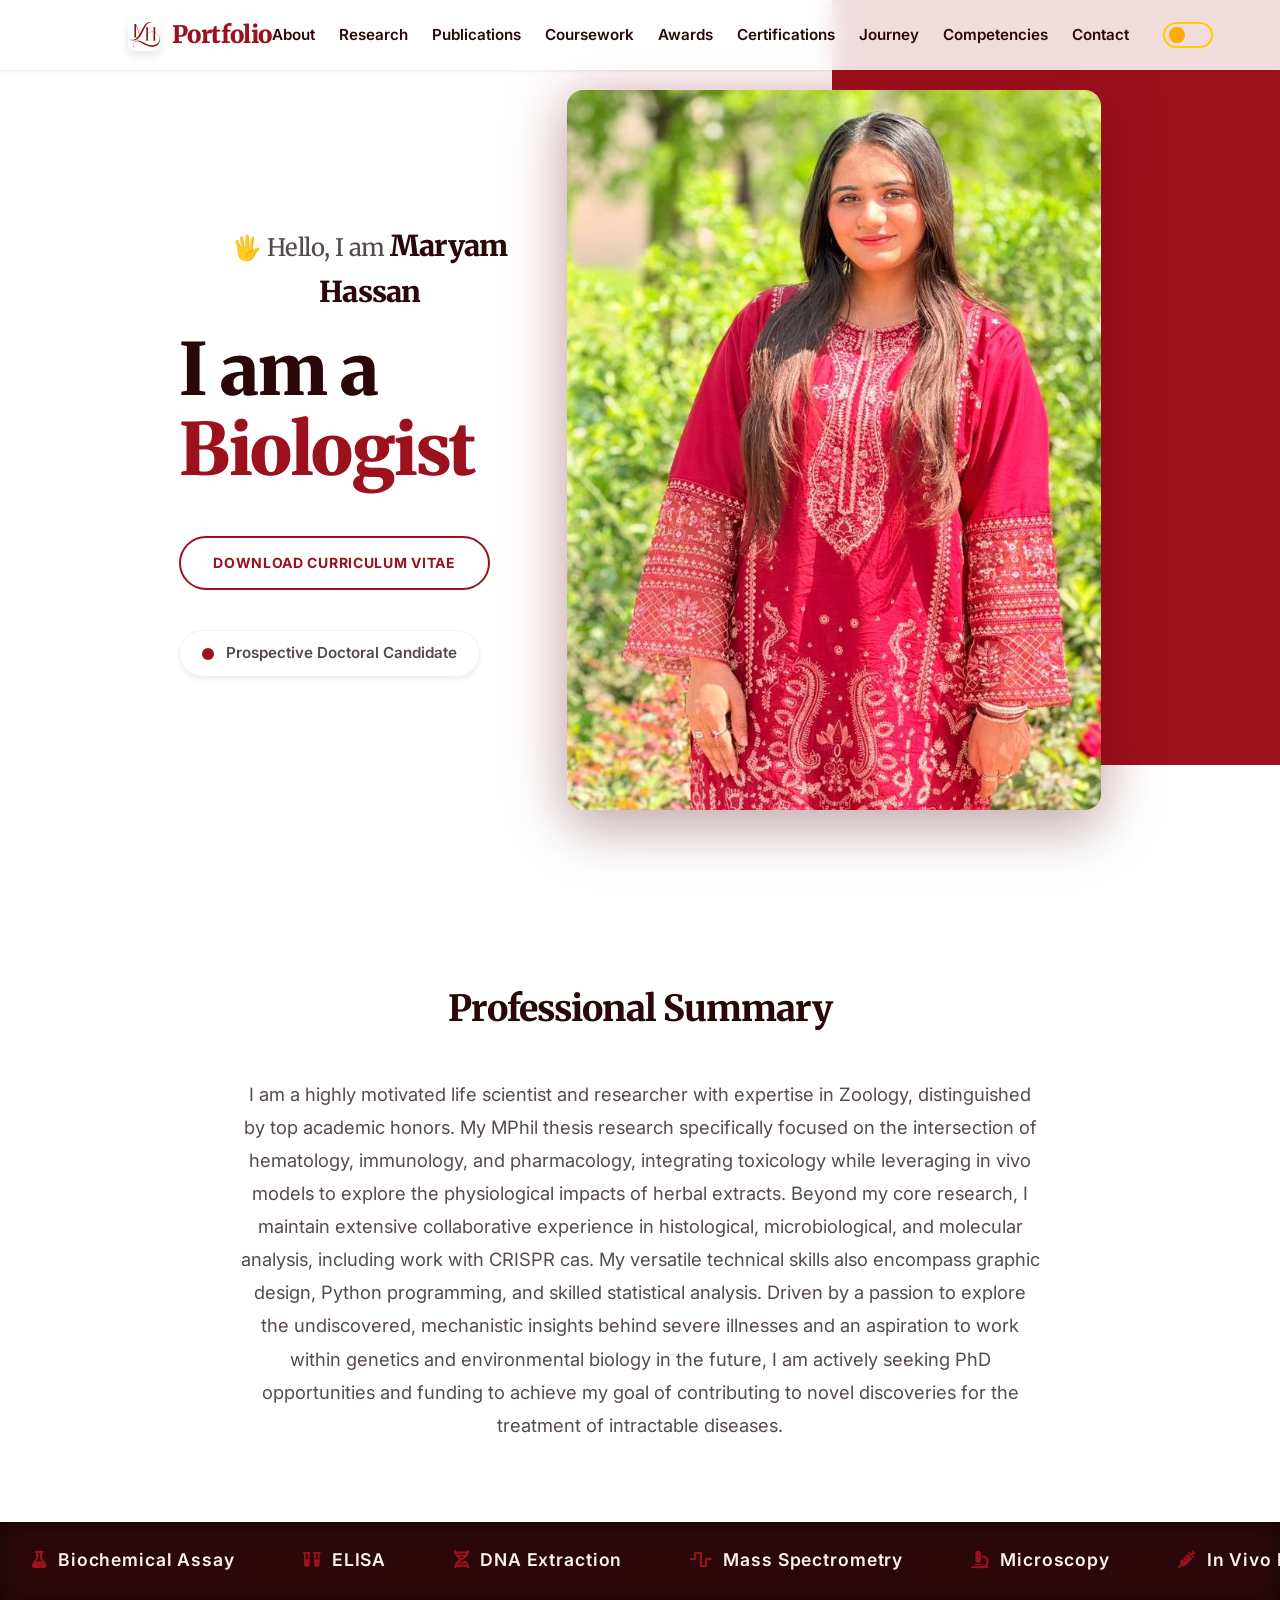
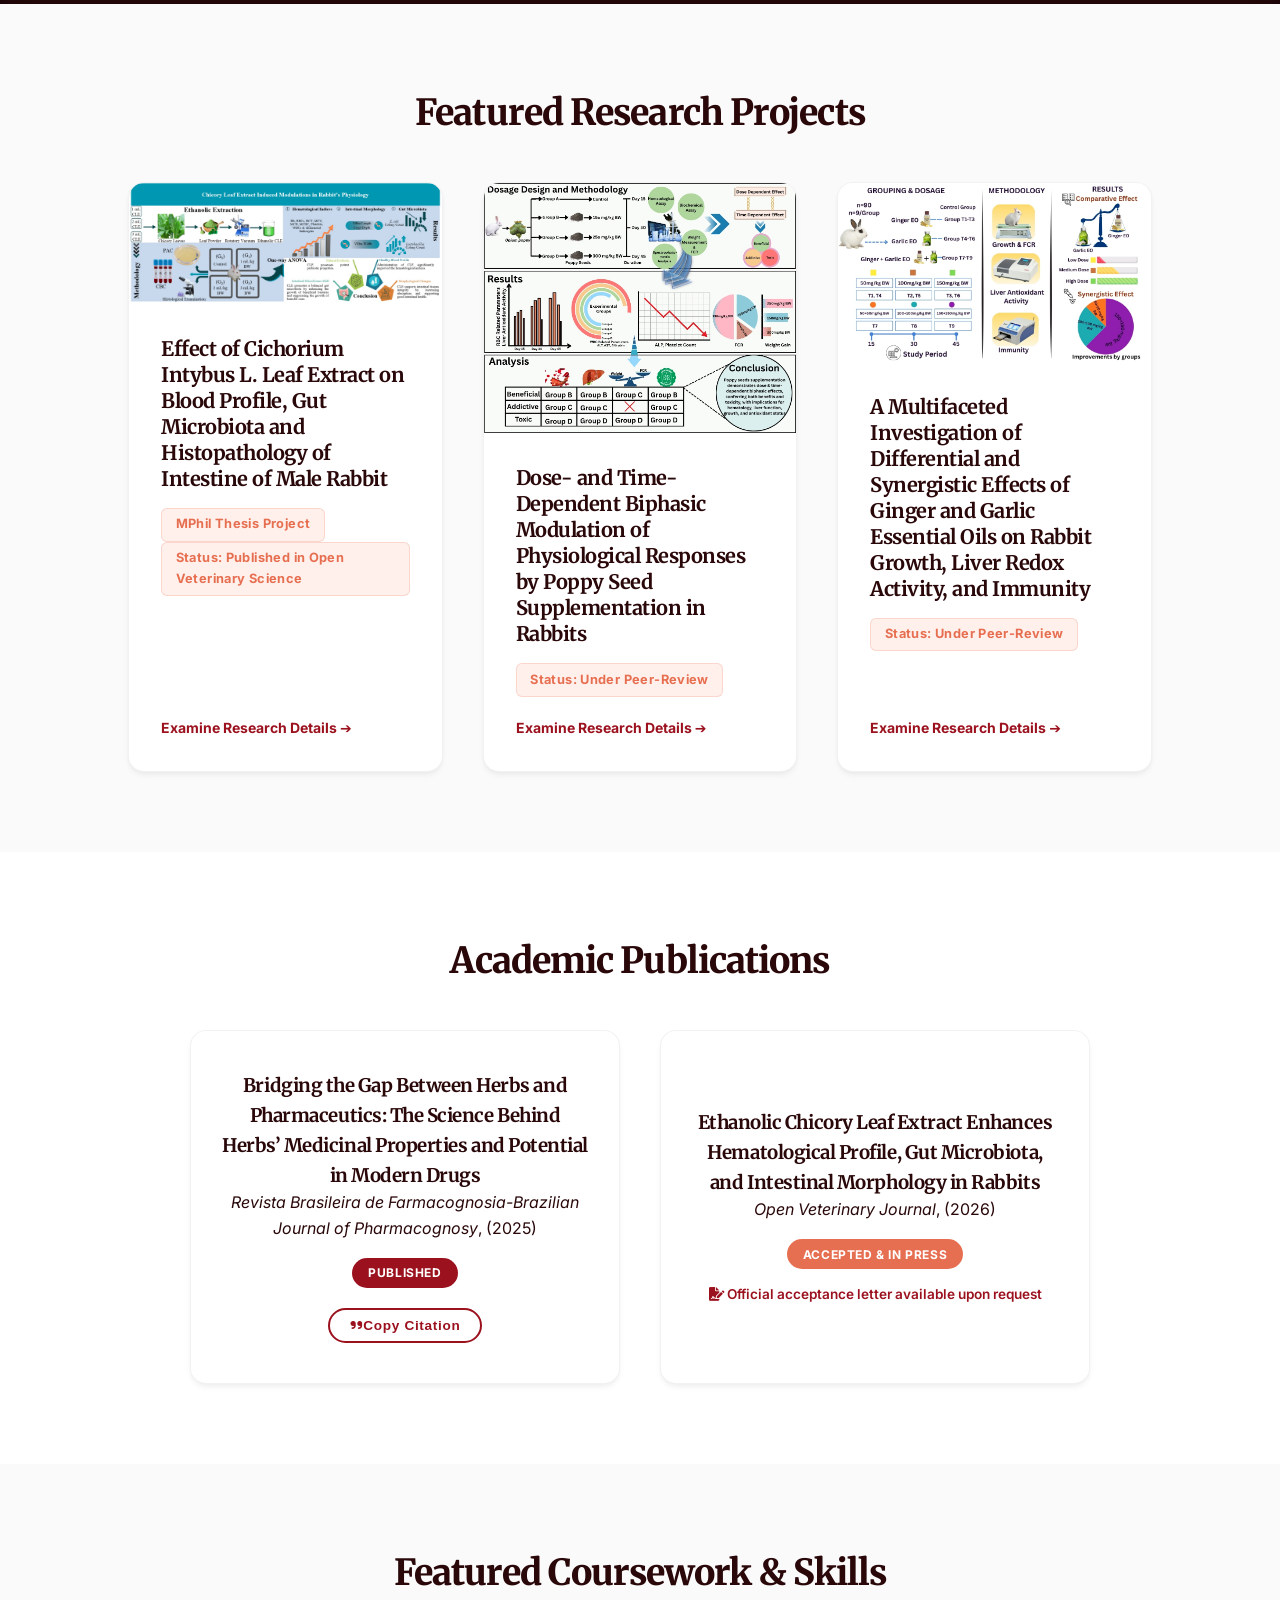
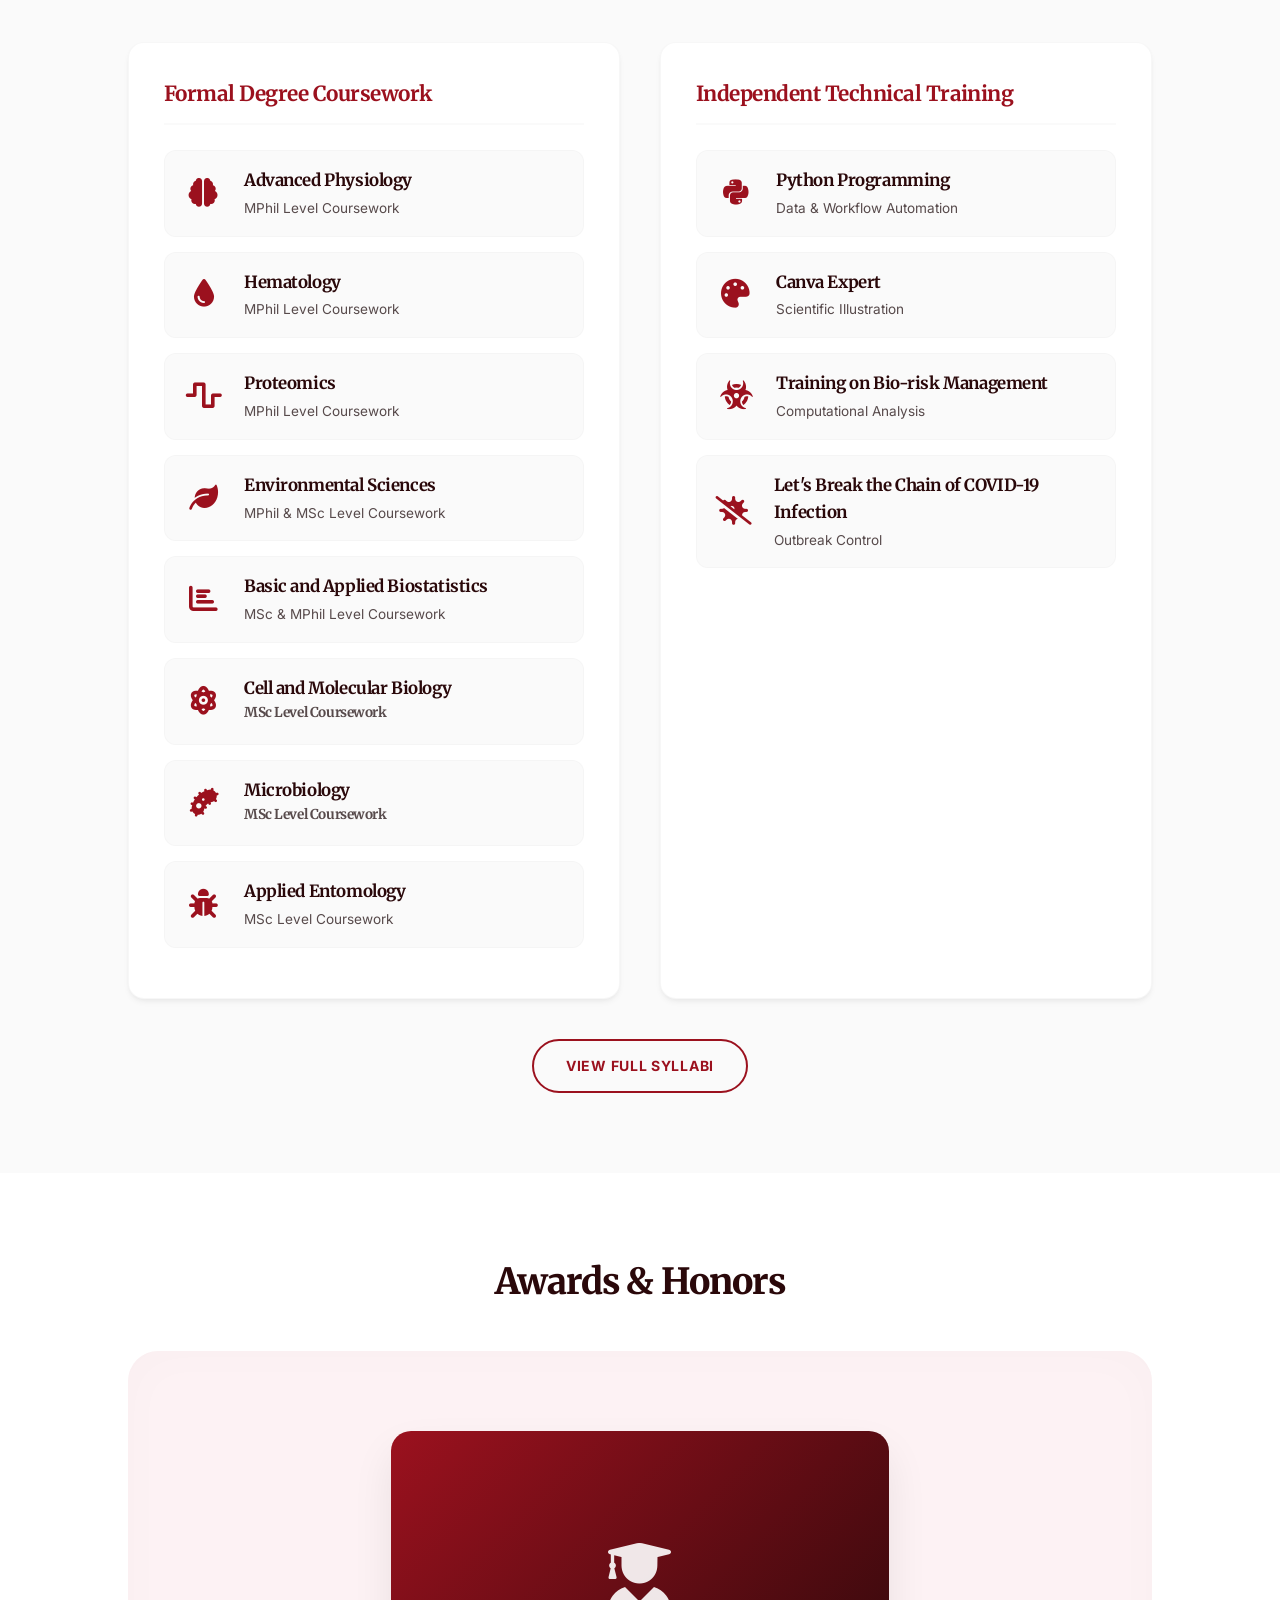
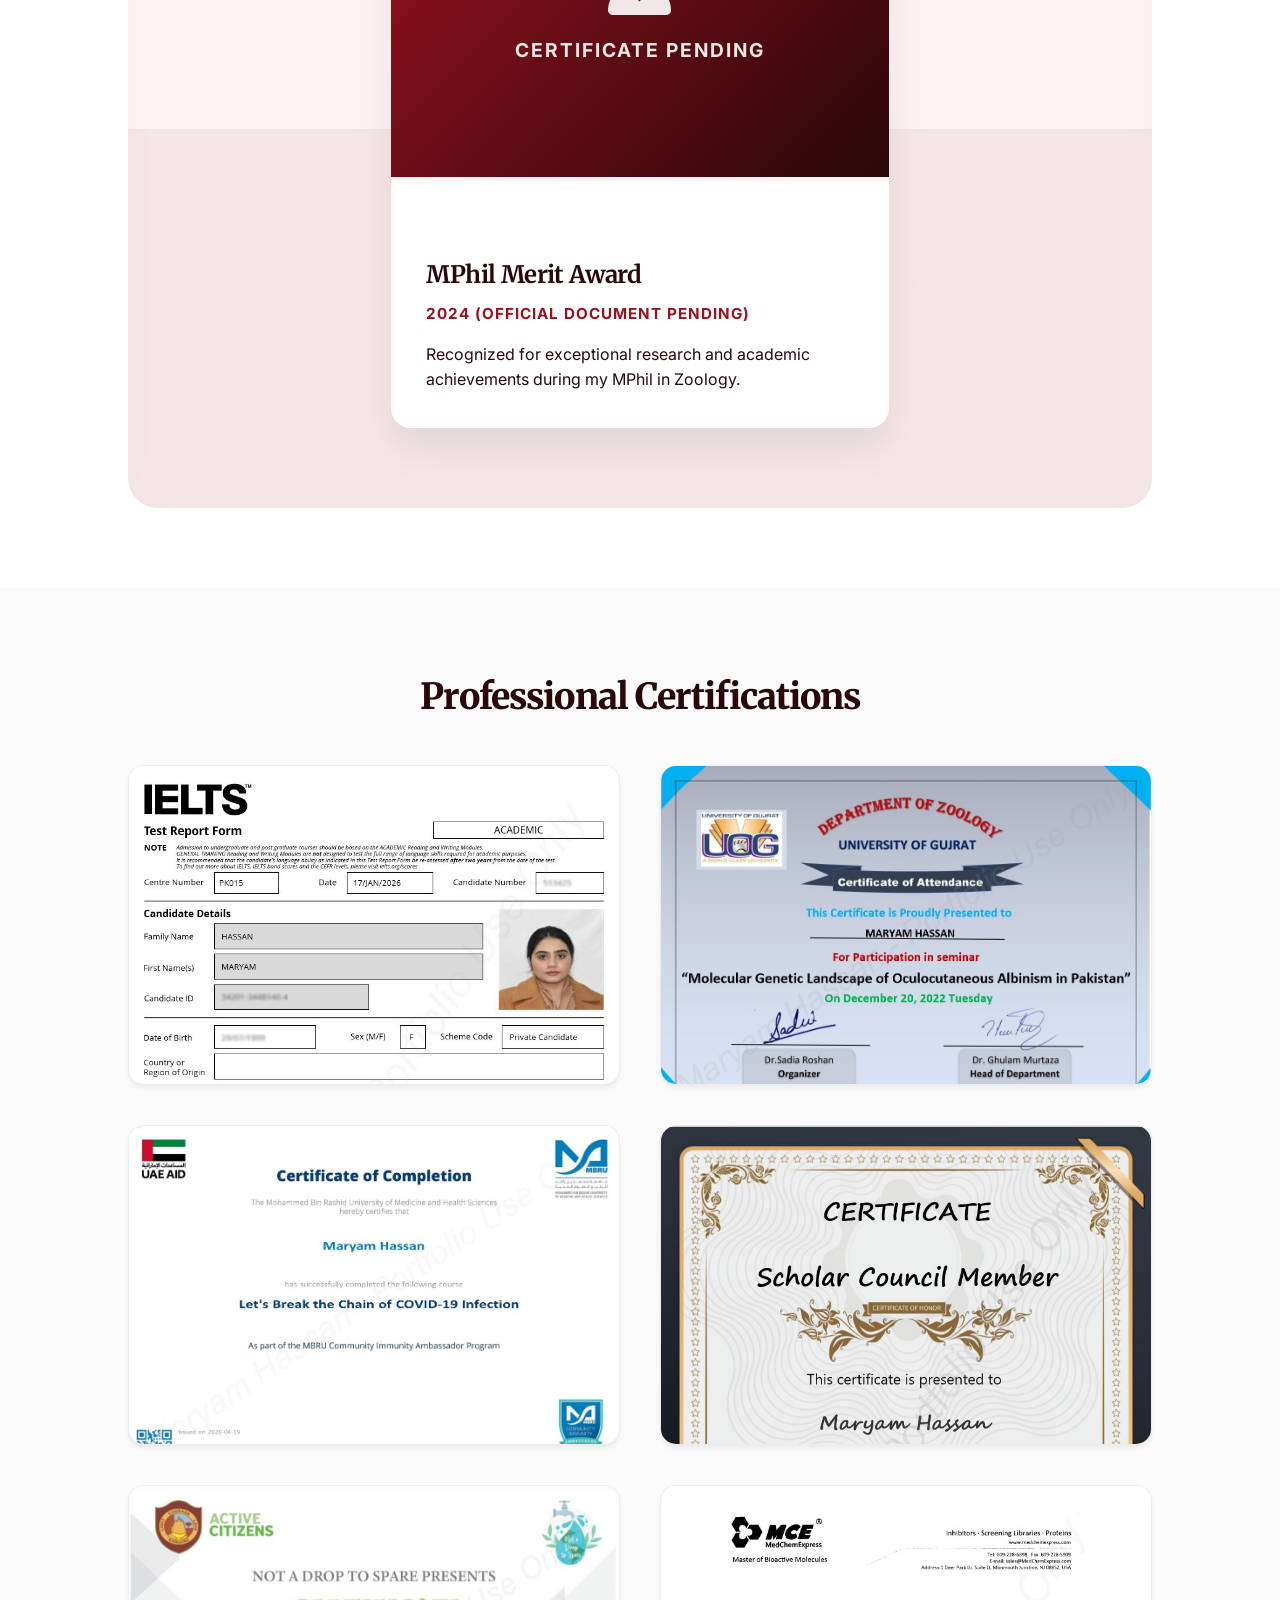
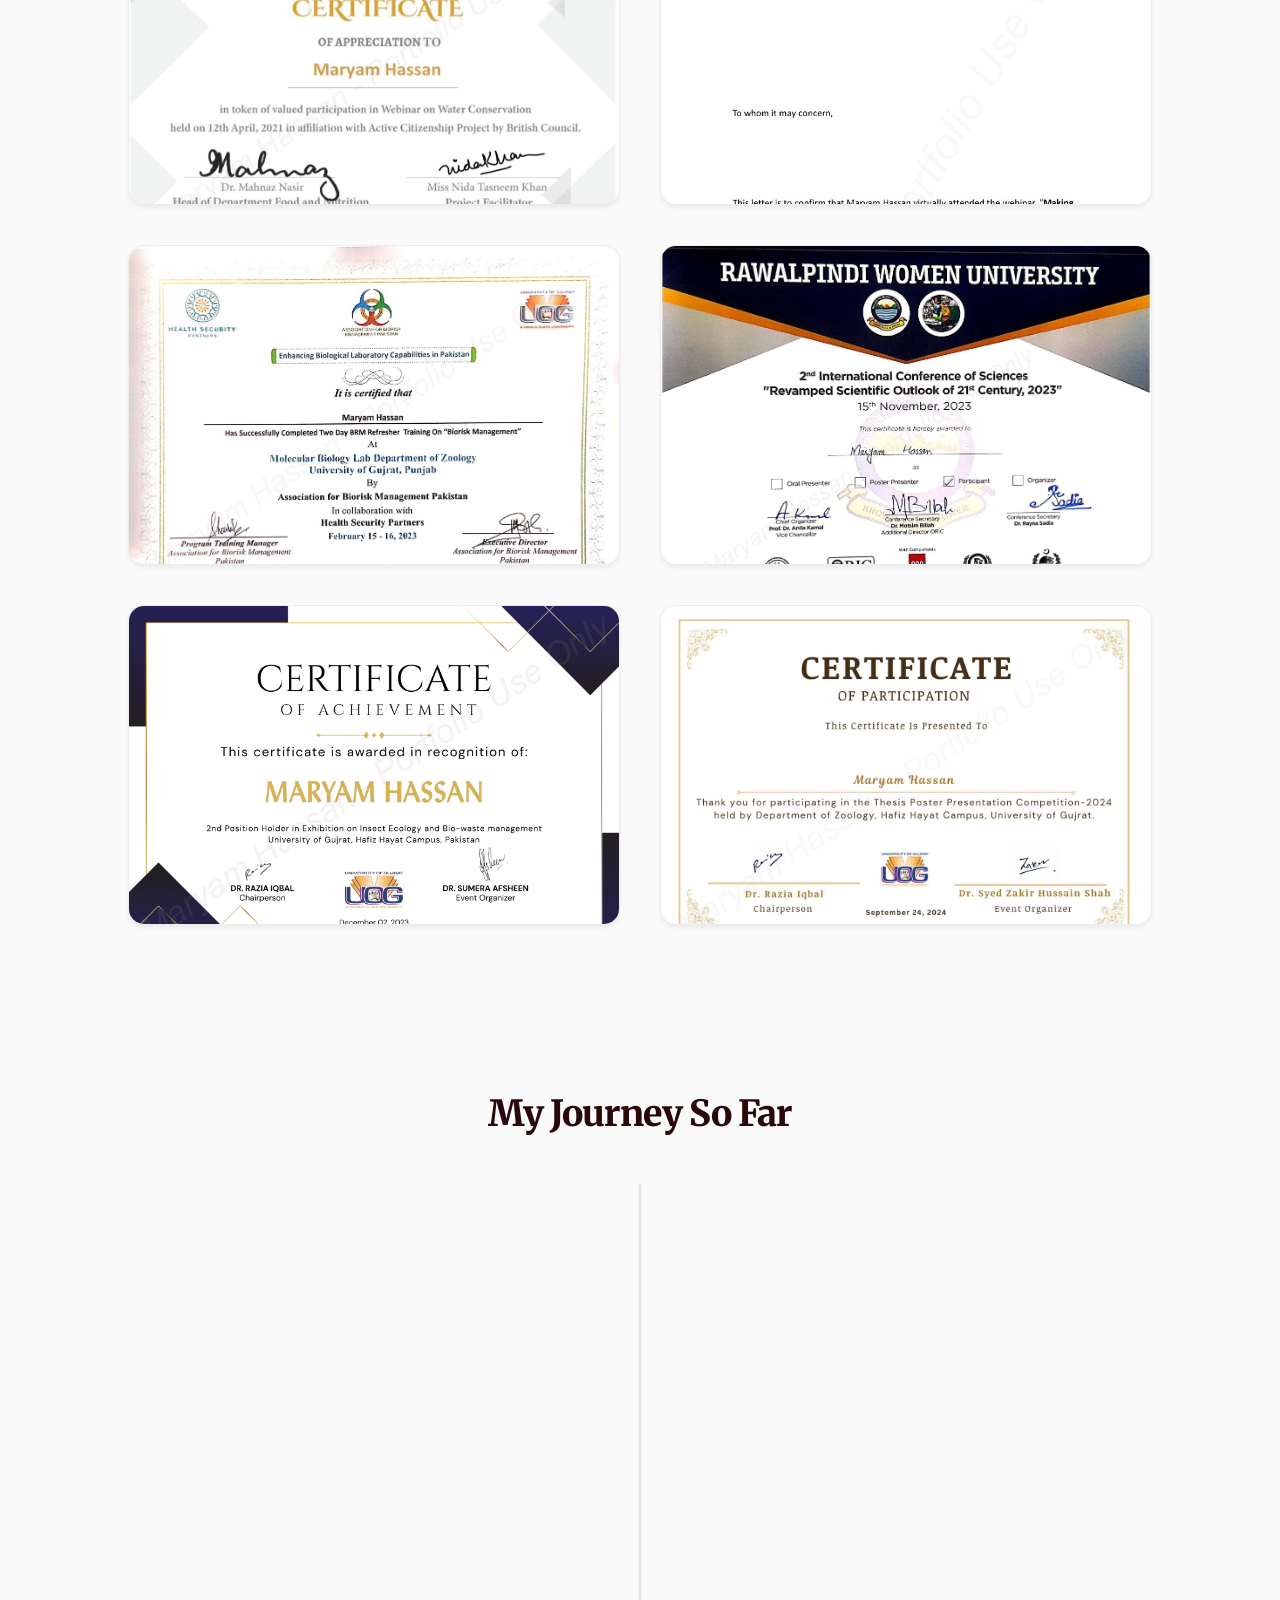
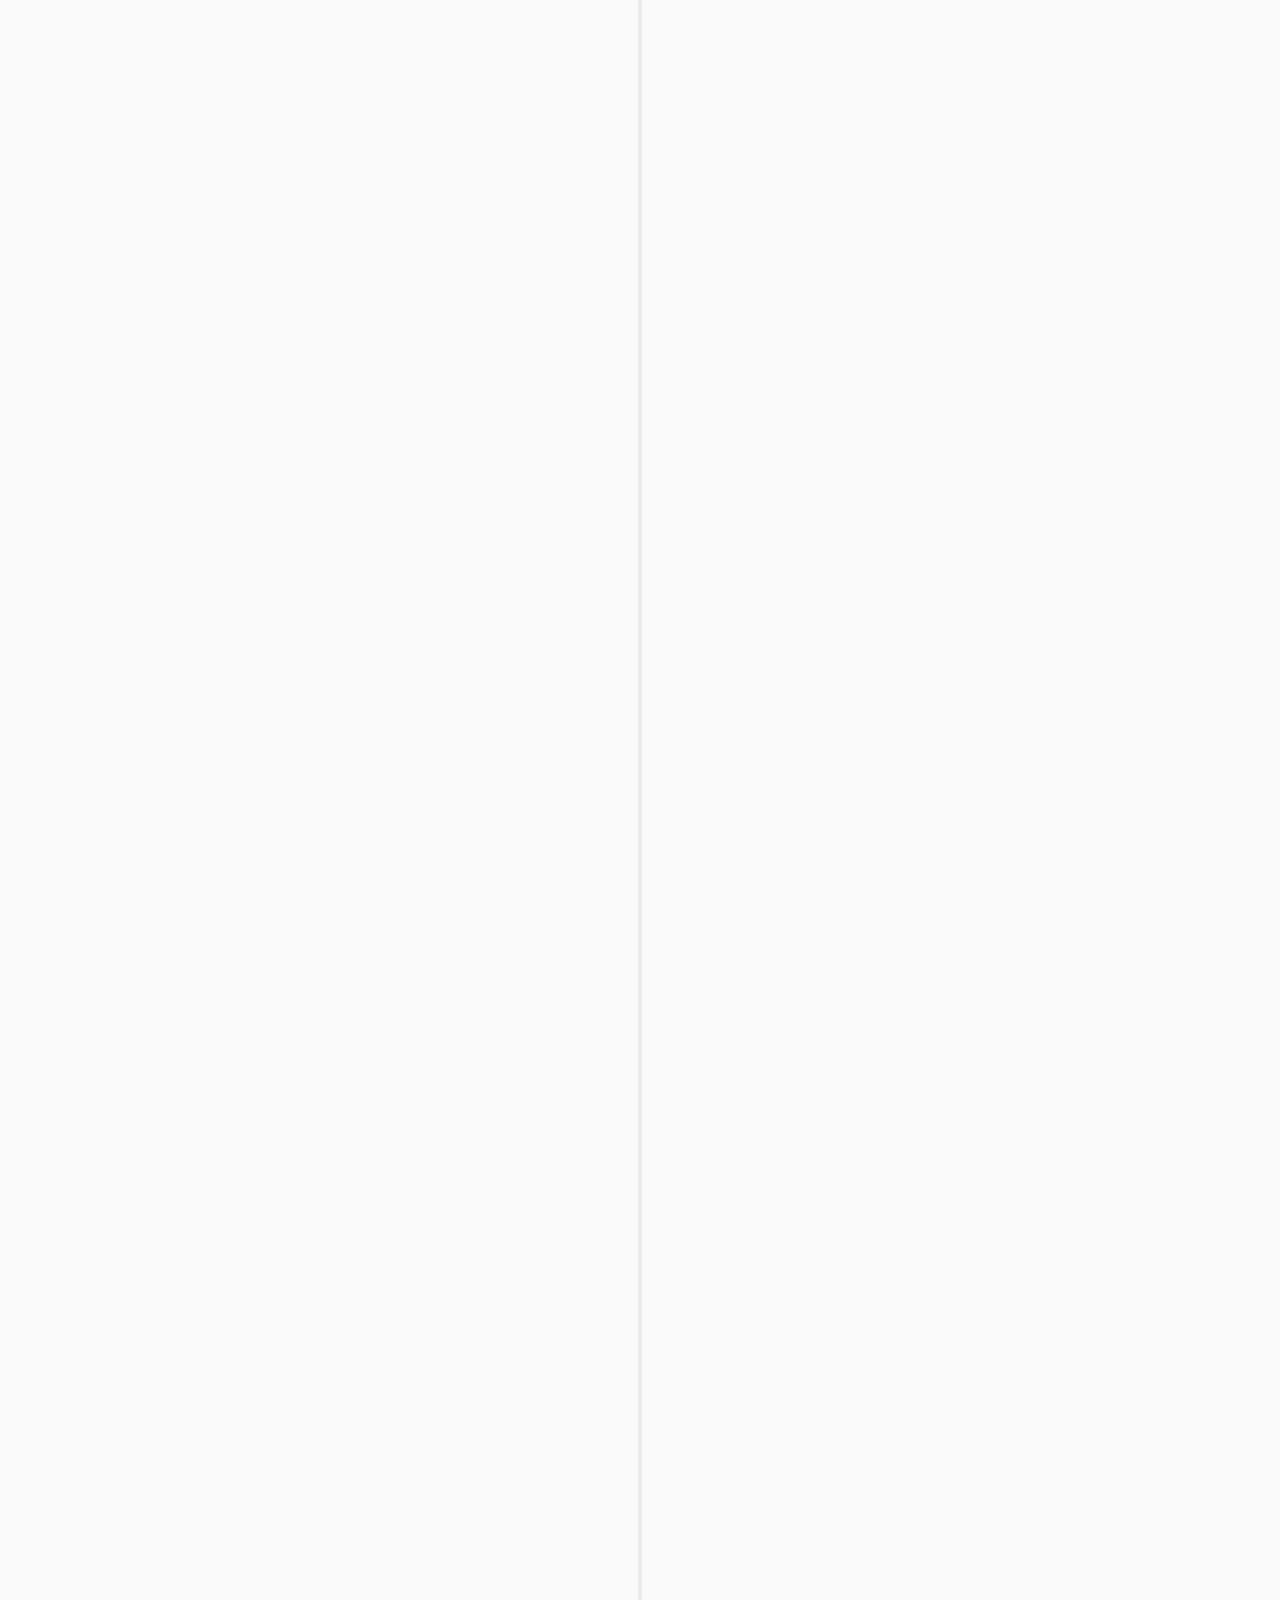
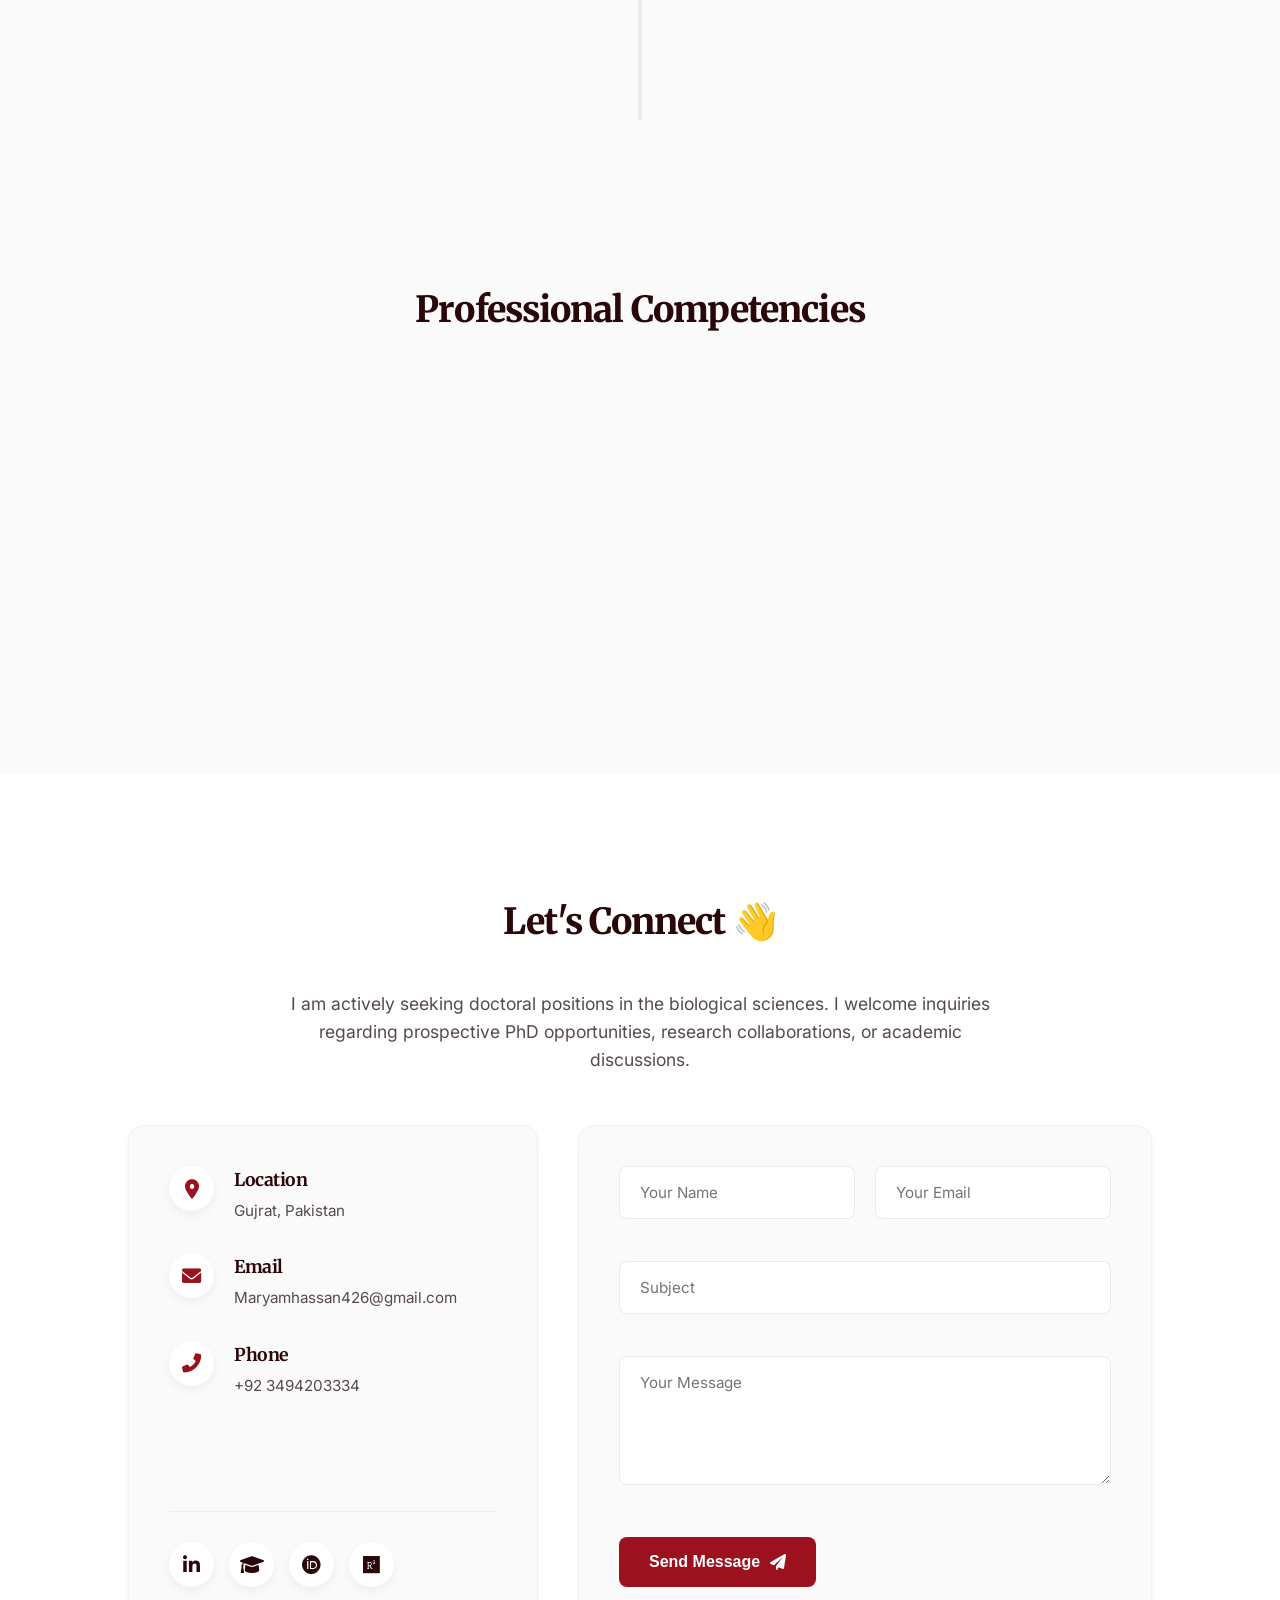
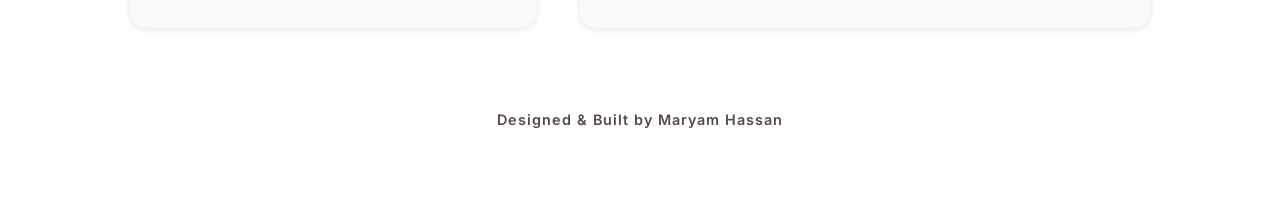
==== index.html @ 929eee5b "Add files via upload" ====
<!DOCTYPE html>
<html lang="en">
<head>
    <meta charset="UTF-8">
    <meta name="viewport" content="width=device-width, initial-scale=1.0">
    <meta name="description" content="Academic Portfolio of a Biologist & Zoologist specializing in physiology, immunology, and histology.">
    
    <meta property="og:title" content="Academic Portfolio | Biologist & Researcher">
    <meta property="og:description" content="MPhil Researcher specializing in animal physiology, histology, and immunology.">
    <meta property="og:image" content="M2.JPG">
    <meta property="og:type" content="website">

    <title>Maryam Hassan | Biologist & Researcher</title>
    <link rel="icon" type="image/png" href="MH Portfolio Logo.png">
    <meta name="description" content="MPhil Biological Researcher specializing in animal physiology, histology, and toxicological assessments. View my academic portfolio and research projects.">
    
    <meta property="og:type" content="website">
    <meta property="og:title" content="Maryam Hassan | Biological Researcher Portfolio">
    <meta property="og:description" content="MPhil Biological Researcher specializing in animal physiology, histology, and toxicological assessments.">
    <meta property="og:image" content="M2.jpg"> <meta property="og:url" content="https://yourwebsite.com">
    
    <link rel="preconnect" href="https://fonts.googleapis.com">
    <link rel="preconnect" href="https://fonts.gstatic.com" crossorigin>
    <link href="https://fonts.googleapis.com/css2?family=Inter:wght@300;400;500;600;700&family=Merriweather:wght@300;400;700;900&display=swap" rel="stylesheet">
    
    <link rel="stylesheet" href="style.css">
    <link rel="stylesheet" href="https://cdnjs.cloudflare.com/ajax/libs/font-awesome/6.0.0/css/all.min.css">
</head>
<body>

    <div class="scroll-progress-container">
        <div class="scroll-progress-bar" id="myBar"></div>
    </div>

    <header>
        <nav aria-label="Main Navigation">
            <a href="index.html" class="logo">
    <img src="MH Portfolio Logo.png" alt="Logo" class="nav-logo-icon">
    Portfolio
</a>
            
            <button class="hamburger" id="hamburger" aria-label="Toggle menu" aria-expanded="false">
                <i class="fas fa-bars"></i>
            </button>

            <ul id="nav-links">
                <li><a href="#about">About</a></li>
                <li><a href="#projects">Research</a></li>
                <li><a href="#publications">Publications</a></li>
                <li><a href="#courses">Coursework</a></li>
                <li><a href="#awards">Awards</a></li>
                <li><a href="#certifications">Certifications</a></li>
                <li><a href="#journey">Journey</a></li>
                <li><a href="#skills">Competencies</a></li>
                <li><a href="#contact">Contact</a></li>
                
                <li class="theme-switch-wrapper">
                    <label class="theme-switch" for="checkbox" aria-label="Toggle Dark Mode">
                        <input type="checkbox" id="checkbox" />
                        <div class="slider round"></div>
                    </label>
                </li>
            </ul>
        </nav>
    </header>

    <main>
        <section id="hero">
            <div class="hero-bg-theme"></div>

            <div class="hero-container">
                <div class="hero-text-area">
                    <h2 class="hello-name"><span class="wave" role="img" aria-label="waving hand">🖐️</span> Hello, I am <span class="bold-name">Maryam Hassan</span></h2>
                    
                    <h1 class="static-text">I am a <br>
                        <div class="text-slider" aria-hidden="true">
                            <span class="dynamic-text slide1-el active">Biologist</span>
                            <span class="dynamic-text slide2-el">Zoologist</span>
                        </div>
                    </h1>
                    
                <a href="CV.pdf" class="btn-outline" target="_blank" rel="noopener noreferrer" download>DOWNLOAD CURRICULUM VITAE</a>

                    <div class="phd-status">
                        <span class="green-dot"></span>
                        Prospective Doctoral Candidate
                    </div>
                </div>

                <div class="hero-image-area">
                    <div class="image-slider">
                        <img src="M2.jpeg" alt="Portrait of Researcher in Laboratory" class="slide-img slide1-el active">
                        <img src="M1.jpeg" alt="Researcher conducting zoological fieldwork" class="slide-img slide2-el">
                    </div>
                </div>
            </div>
        </section>

        <section id="about">
            <h2>Professional Summary</Summary></h2>
            <div class="about-content fade-up">
                <p>I am a highly motivated life scientist and researcher with expertise in Zoology, distinguished by top academic honors. My MPhil thesis research specifically focused on the intersection of hematology, immunology, and pharmacology, integrating toxicology while leveraging in vivo models to explore the physiological impacts of herbal extracts.

                    Beyond my core research, I maintain extensive collaborative experience in histological, microbiological, and molecular analysis, including work with CRISPR cas. My versatile technical skills also encompass graphic design, Python programming, and skilled statistical analysis.

                    Driven by a passion to explore the undiscovered, mechanistic insights behind severe illnesses and an aspiration to work within genetics and environmental biology in the future, I am actively seeking PhD opportunities and funding to achieve my goal of contributing to novel discoveries for the treatment of intractable diseases.</p>
            </div>
        </section>

<div class="tech-marquee-wrapper">
            <div class="tech-marquee">
                <span><i class="fas fa-flask"></i> Biochemical Assay</span>
                <span><i class="fas fa-vials"></i> ELISA</span>
                <span><i class="fas fa-dna"></i> DNA Extraction</span>
                <span><i class="fas fa-wave-square"></i> Mass Spectrometry</span>
                <span><i class="fas fa-microscope"></i> Microscopy</span>
                <span><i class="fas fa-syringe"></i> In Vivo Dosing</span>
                <span><i class="fas fa-chart-area"></i> UV/VIS Spectroscopy</span>
                <span><i class="fas fa-ruler-combined"></i> Histomorphometry</span>
                <span><i class="fas fa-shield-halved"></i> Antioxidant Assay</span>
                <span><i class="fas fa-cut"></i> Microtomy</span>
                <span><i class="fas fa-droplet"></i> Hematological Assay</span>
                <span><i class="fas fa-bacterium"></i> Microbial Isolation & Characterization</span>
                <span><i class="fas fa-clone"></i> PCR</span>
                <span><i class="fas fa-filter"></i> Chromatography</span>
                <span><i class="fas fa-barcode"></i> Gel-Electrophoresis</span>
                <span><i class="fas fa-chart-line"></i> HPLC</span>
                <span><i class="fas fa-chart-simple"></i> GC/MS</span>
                <span><i class="fas fa-rss"></i> FTIR</span>
                <span><i class="fab fa-python"></i> Python Programming</span>
                <span><i class="fas fa-chart-pie"></i> SPSS Statistics</span>
                <span><i class="fas fa-palette"></i> Graphic Designing</span>
                <span><i class="fas fa-square-poll-vertical"></i> ANOVA & Mixed Models</span>

                <span aria-hidden="true"><i class="fas fa-flask"></i> Biochemical Assay</span>
                <span aria-hidden="true"><i class="fas fa-vials"></i> ELISA</span>
                <span aria-hidden="true"><i class="fas fa-dna"></i> DNA Extraction</span>
                <span aria-hidden="true"><i class="fas fa-wave-square"></i> Mass Spectrometry</span>
                <span aria-hidden="true"><i class="fas fa-microscope"></i> Microscopy</span>
                <span aria-hidden="true"><i class="fas fa-syringe"></i> In Vivo Dosing</span>
                <span aria-hidden="true"><i class="fas fa-chart-area"></i> UV/VIS Spectroscopy</span>
                <span aria-hidden="true"><i class="fas fa-ruler-combined"></i> Histomorphometry</span>
                <span aria-hidden="true"><i class="fas fa-shield-halved"></i> Antioxidant Assay</span>
                <span aria-hidden="true"><i class="fas fa-cut"></i> Microtomy</span>
                <span aria-hidden="true"><i class="fas fa-droplet"></i> Hematological Assay</span>
                <span aria-hidden="true"><i class="fas fa-bacterium"></i> Microbial Isolation & Characterization</span>
                <span aria-hidden="true"><i class="fas fa-clone"></i> PCR</span>
                <span aria-hidden="true"><i class="fas fa-filter"></i> Chromatography</span>
                <span aria-hidden="true"><i class="fas fa-barcode"></i> Gel-Electrophoresis</span>
                <span aria-hidden="true"><i class="fas fa-chart-line"></i> HPLC</span>
                <span aria-hidden="true"><i class="fas fa-chart-simple"></i> GC/MS</span>
                <span aria-hidden="true"><i class="fas fa-rss"></i> FTIR</span>
                <span aria-hidden="true"><i class="fab fa-python"></i> Python Programming</span>
                <span aria-hidden="true"><i class="fas fa-chart-pie"></i> SPSS Statistics</span>
                <span aria-hidden="true"><i class="fas fa-palette"></i> Graphic Designing</span>
                <span aria-hidden="true"><i class="fas fa-square-poll-vertical"></i> ANOVA & Mixed Models</span>
            </div>
        </div>

        <section id="projects">
            <h2>Featured Research Projects</h2>
            <div class="card-grid">
                
                <article class="card fade-up">
                    <a href="project11.html" class="card-link-wrapper">
                        <img src="Abstract M.png" alt="Image 1">
                        <div class="card-info">
                            <h3>Effect of Cichorium Intybus L. Leaf Extract on Blood Profile, Gut Microbiota and Histopathology of Intestine of Male Rabbit</h3>
                            <div class="status-wrapper">
                                <span class="project-status-highlight pending-highlight">MPhil Thesis Project</span>
                                <span class="project-status-highlight pending-highlight">Status: Published in Open Veterinary Science</span>
                            </div>
                            <span class="read-more">Examine Research Details ➔</span>
                        </div>
                    </a>
                </article>

                <article class="card fade-up">
                    <a href="project12.html" class="card-link-wrapper">
                        <img src="A abstract .jpeg" alt="Image 1">
                        <div class="card-info">
                            <h3>Dose- and Time-Dependent Biphasic Modulation of Physiological Responses by Poppy Seed Supplementation in Rabbits</h3>
                            <div class="status-wrapper">
                                <span class="project-status-highlight pending-highlight">Status: Under Peer-Review</span>
                            </div>
                            <span class="read-more">Examine Research Details ➔</span>
                        </div>
                    </a>
                </article>

                <article class="card fade-up">
                    <a href="project13.html" class="card-link-wrapper">
                        <img src="Abstract R.jpeg" alt="Image 1">
                        <div class="card-info">
                            <h3>A Multifaceted Investigation of Differential and Synergistic Effects of Ginger and Garlic Essential Oils on Rabbit Growth, Liver Redox Activity, and Immunity</h3>
                            <div class="status-wrapper">
                                <span class="project-status-highlight pending-highlight">Status: Under Peer-Review</span>
                            </div>
                            <span class="read-more">Examine Research Details ➔</span>
                        </div>
                    </a>
                </article>

            </div>
        </section>

        <section id="publications">
            <h2>Academic Publications</h2>
            <div class="card-grid" style="max-width: 900px;">
                
                <article class="card pub-card fade-up">
                    <a href="https://link.springer.com/article/10.1007/s43450-025-00674-4" target="_blank" rel="noopener noreferrer">
                        <h3>Bridging the Gap Between Herbs and Pharmaceutics: The Science Behind Herbs’ Medicinal Properties and Potential in Modern Drugs</h3>
                        <p><em>Revista Brasileira de Farmacognosia-Brazilian Journal of Pharmacognosy</em>, (2025)</p>
                        <span class="status-badge" style="background-color: var(--primary);">Published</span>
                    </a>
                    <button class="btn-outline cite-btn" data-citation="Saddiqa, A., Yaseen, R., Hassan, M., Aftab, K., & Iqbal, R. (2025). Bridging the Gap Between Herbs and Pharmaceutics: The Science Behind Herbs’ Medicinal Properties and Potential in Modern Drugs. Revista Brasileira de Farmacognosia, 35(5), 861-877." style="margin-top: 20px; padding: 8px 20px; font-size: 0.85rem;">
                        <i class="fas fa-quote-right"></i> Copy Citation
                    </button>
                </article>

                <article class="card pub-card fade-up">
                    <div style="cursor: default;">
                        <h3>Ethanolic Chicory Leaf Extract Enhances Hematological Profile, Gut Microbiota, and Intestinal Morphology in Rabbits</h3>
                        <p><em>Open Veterinary Journal</em>, (2026)</p>
                        <span class="status-badge pending">Accepted & In Press</span>
                        <p style="font-size: 0.85rem; margin-top: 15px; font-weight: 600; color: var(--primary);">
                            <i class="fas fa-file-signature"></i> Official acceptance letter available upon request
                        </p>
                    </div>
                </article>

            </div>
        </section>

<section id="courses">
            <h2>Featured Coursework & Skills</h2>
            <div class="homepage-courses-wrapper">
                
                <div class="course-column fade-up">
                    <h3 class="column-title">Formal Degree Coursework</h3>
                    <a href="courses.html#course-acad1" class="mini-course-row"><i class="fas fa-brain"></i><div><h4>Advanced Physiology</h4><p>MPhil Level Coursework</p></div></a>
                    <a href="courses.html#course-acad2" class="mini-course-row"><i class="fas fa-droplet"></i><div><h4>Hematology</h4><p>MPhil Level Coursework</p></div></a>
                    <a href="courses.html#course-acad3" class="mini-course-row"><i class="fas fa-wave-square"></i><div><h4>Proteomics</h4><p>MPhil Level Coursework</p></div></a>
                    <a href="courses.html#course-acad4" class="mini-course-row"><i class="fas fa-leaf"></i><div><h4>Environmental Sciences</h4><p>MPhil & MSc Level Coursework</p></div></a>
                    <a href="courses.html#course-acad5" class="mini-course-row"><i class="fas fa-chart-bar"></i><div><h4>Basic and Applied Biostatistics</h4><p>MSc & MPhil Level Coursework</p></div></a>
                    <a href="courses.html#course-acad6" class="mini-course-row"><i class="fas fa-atom"></i><div><h4>Cell and Molecular Biology<p>MSc Level Coursework</p></div></a>
                    <a href="courses.html#course-acad5" class="mini-course-row"><i class="fas fa-bacterium"></i><div><h4>Microbiology<p>MSc Level Coursework</p></div></a>
                    <a href="courses.html#course-acad6" class="mini-course-row"><i class="fas fa-bug"></i><div><h4>Applied Entomology</h4><p>MSc Level Coursework</p></div></a>
                </div>

                <div class="course-column fade-up" style="transition-delay: 0.2s;">
                    <h3 class="column-title">Independent Technical Training</h3>
                    <a href="courses.html#course-tech1" class="mini-course-row"><i class="fab fa-python"></i><div><h4>Python Programming</h4><p>Data & Workflow Automation</p></div></a>
                    <a href="courses.html#course-tech2" class="mini-course-row"><i class="fas fa-palette"></i><div><h4>Canva Expert</h4><p>Scientific Illustration</p></div></a>
                    <a href="courses.html#course-tech3" class="mini-course-row"><i class="fas fa-biohazard"></i><div><h4>Training on Bio-risk Management</h4><p>Computational Analysis</p></div></a>
                    <a href="courses.html#course-tech4" class="mini-course-row"><i class="fas fa-virus-slash"></i><div><h4>Let's Break the Chain of COVID-19 Infection</h4><p>Outbreak Control</p></div></a>
                </div>

            </div>
            <div style="text-align: center; margin-top: 40px;">
                <a href="courses.html" class="btn-outline fade-up">VIEW FULL SYLLABI</a>
            </div>
        </section>

        <section id="awards">
            <h2>Awards & Honors</h2>
            <div class="awards-canvas">
                <div class="award-card cert-modern-grid fade-up">
                    <div class="pending-award-img"><i class="fas fa-user-graduate"></i><p>Certificate Pending</p></div>
                    <div class="award-text">
                        <h3>MPhil Merit Award</h3>
                        <p class="award-date">2024 (Official Document Pending)</p>
                        <p>Recognized for exceptional research and academic achievements during my MPhil in Zoology.</p>
                    </div>
                </div>
            </div>
        </section>

        <section id="certifications">
            <h2>Professional Certifications</h2>
            <div class="cert-modern-grid">
                <div class="cert-card fade-up"><img src="blurred IELTS.jpg" alt="Certificate 1" class="cert-img"><div class="cert-overlay"><div class="cert-text"><h4>IELTS English Proficiency</h4><p>Overall Band Score: 7.5</p></div></div></div>
                <div class="cert-card fade-up"><img src="2.jpg" alt="Certificate 2" class="cert-img"><div class="cert-overlay"><div class="cert-text"><h4>Participant in seminar on Molecular Genetic Landscape of Oculocutaneous Albinism</h4><p>2022</p></div></div></div>
                <div class="cert-card fade-up"><img src="3.jpg" alt="Certificate 3" class="cert-img"><div class="cert-overlay"><div class="cert-text"><h4>Certificate of Completion: Let’s Break the Chain of COVID-19 Infection</h4><p>2020</p></div></div></div>
                <div class="cert-card fade-up"><img src="4.jpg" alt="Certificate 4" class="cert-img"><div class="cert-overlay"><div class="cert-text"><h4>Honor Certificate as Scholar Council Member</h4><p>2025</p></div></div></div>
                <div class="cert-card fade-up"><img src="5.jpg" alt="Certificate 5" class="cert-img"><div class="cert-overlay"><div class="cert-text"><h4>Certificate of Appreciation in Webinar on Water Conservation</h4><p>2021</p></div></div></div>
                <div class="cert-card fade-up"><img src="6.jpg" alt="Certificate 6" class="cert-img"><div class="cert-overlay"><div class="cert-text"><h4>MCE Webinar on Making Cell Therapy Affordable and Accessible: Off-the-Shelf CAR γδT Cells Generated Using CRISPR/AAV</h4><p>2025</p></div></div></div>
                <div class="cert-card fade-up"><img src="7.jpg" alt="Certificate 6" class="cert-img"><div class="cert-overlay"><div class="cert-text"><h4>Training on Bio-risk management</h4><p>2023</p></div></div></div>
                <div class="cert-card fade-up"><img src="8.jpg" alt="Certificate 6" class="cert-img"><div class="cert-overlay"><div class="cert-text"><h4>Participant at 2nd International conference of Sciences</h4><p>2023</p></div></div></div>
                <div class="cert-card fade-up"><img src="9.png" alt="Certificate 6" class="cert-img"><div class="cert-overlay"><div class="cert-text"><h4>Certificate of Achievement in Exhibition on Insect Ecology and Bio-waste management</h4><p>2023</p></div></div></div>
                <div class="cert-card fade-up"><img src="9.jpg" alt="Certificate 6" class="cert-img"><div class="cert-overlay"><div class="cert-text"><h4>Certificate of Participation in Thesis Poster Presentation Competition</h4><p>2024</p></div></div></div>
            </div>
        </section>

        <section id="journey">
            <h2>My Journey So Far</h2>
            <div class="timeline">
                <div class="timeline-item left fade-up"><div class="timeline-content"><h3>Enrolled in Python</h3><p>Currently advancing technical programming skills for complex data processing and scientific modeling.</p></div><div class="timeline-dot"></div><div class="timeline-date">2026</div></div>
                <div class="timeline-item right fade-up"><div class="timeline-date">2024 - Present</div><div class="timeline-dot"></div><div class="timeline-content"><h3>Research Assistant</h3><p>Executed experimental protocols and managed quantitative data for physiological research projects.</p></div></div>
                <div class="timeline-item left fade-up"><div class="timeline-content"><h3>Visiting Lecturer</h3><p>Delivered specialized science lectures and targeted instruction for school-level students.</p></div><div class="timeline-dot"></div><div class="timeline-date">2024</div></div>
                <div class="timeline-item right fade-up"><div class="timeline-date">2022 - 2024</div><div class="timeline-dot"></div><div class="timeline-content"><h3>Master of Philosophy in Zoology (MPhil)</h3><p>Conducted advanced in vivo research evaluating the physiological and toxicological effects of phytochemical interventions.</p></div></div>
                <div class="timeline-item left fade-up"><div class="timeline-content"><h3>Senior Coordinator</h3><p>Directed academic programs, supported faculty, and managed day-to-day institutional operations.</p></div><div class="timeline-dot"></div><div class="timeline-date">2021 - 2022 </div></div>
                <div class="timeline-item right fade-up"><div class="timeline-date">2020 - 2021</div><div class="timeline-dot"></div><div class="timeline-content"><h3>Subject Teacher</h3><p>Designed and delivered high-impact curricula in biological sciences.</p></div></div>
                <div class="timeline-item left fade-up"><div class="timeline-content"><h3>Bachelor of Education (B.Ed.)</h3><p>Developed the expertise of curriculum design and student engagement, specializing in STEM literacy and research-informed teaching methodologies.</p></div><div class="timeline-dot"></div><div class="timeline-date">2020 - 2022</div></div>
                <div class="timeline-item right fade-up"><div class="timeline-date">2019 - 2020</div><div class="timeline-dot"></div><div class="timeline-content"><h3>Scientific Content Writer</h3><p>Translated complex biological research and physiological data into high-impact, evidence-based content for academic and professional audiences.</p></div></div>
                <div class="timeline-item left fade-up"><div class="timeline-content"><h3>Bachelor of Science in Zoology (BS)</h3><p>Established a comprehensive foundation in animal physiology coursework and laboratory exploration.</p></div><div class="timeline-dot"></div><div class="timeline-date">2016 - 2020</div></div>
            </div>
        </section>

        <section id="skills">
            <h2>Professional Competencies</h2>
            <div class="skills-container fade-up">
                <div class="skill-box"><div class="skill-info"><span class="skill-name"><i class="fas fa-users"></i> Team Work</span><span class="skill-percent">95%</span></div><div class="skill-bar"><div class="skill-fill" data-width="95%"></div></div></div>
                <div class="skill-box"><div class="skill-info"><span class="skill-name"><i class="fas fa-microscope"></i> Laboratory Work</span><span class="skill-percent">85%</span></div><div class="skill-bar"><div class="skill-fill" data-width="85%"></div></div></div>
                <div class="skill-box"><div class="skill-info"><span class="skill-name"><i class="fas fa-chart-line"></i> Statistics</span><span class="skill-percent">80%</span></div><div class="skill-bar"><div class="skill-fill" data-width="80%"></div></div></div>
                <div class="skill-box"><div class="skill-info"><span class="skill-name"><i class="fas fa-leaf"></i> Field Work</span><span class="skill-percent">80%</span></div><div class="skill-bar"><div class="skill-fill" data-width="80%"></div></div></div>
                <div class="skill-box"><div class="skill-info"><span class="skill-name"><i class="fas fa-laptop-code"></i> Computer Skills</span><span class="skill-percent">75%</span></div><div class="skill-bar"><div class="skill-fill" data-width="75%"></div></div></div>
                <div class="skill-box"><div class="skill-info"><span class="skill-name"><i class="fas fa-language"></i> English (IELTS 7.5)</span><span class="skill-percent">83%</span></div><div class="skill-bar"><div class="skill-fill" data-width="83%"></div></div></div>
                <div class="skill-box full-width-skill"><div class="skill-info"><span class="skill-name"><i class="fas fa-crown"></i> Leadership</span><span class="skill-percent">90%</span></div><div class="skill-bar"><div class="skill-fill" data-width="90%"></div></div></div>
            </div>
        </section>

        <section id="contact">
            <h2>Let's Connect <span class="wave">👋</span></h2>
            <p class="contact-subtext">I am actively seeking doctoral positions in the biological sciences. I welcome inquiries regarding prospective PhD opportunities, research collaborations, or academic discussions.</p>
            
            <div class="contact-container fade-up">
                <div class="contact-info-box">
                    <div class="info-item"><i class="fas fa-map-marker-alt"></i><div><h4>Location</h4><p>Gujrat, Pakistan</p></div></div>
                    <div class="info-item"><i class="fas fa-envelope"></i><div><h4>Email</h4><p><a href="mailto:Maryamhassan426@gmail.com">Maryamhassan426@gmail.com</a></p></div></div>
                    <div class="info-item"><i class="fas fa-phone-alt"></i><div><h4>Phone</h4><p><a href="tel:+923494203334">+92 3494203334</a></p></div></div>
                    
            <div class="social-icons-left">
                  <a href="http://www.linkedin.com/in/maryam-hassan-174aa3170" target="_blank" aria-label="LinkedIn"><i class="fab fa-linkedin-in"></i></a>
                  <a href="https://scholar.google.com/citations?user=ajhEYRQAAAAJ&hl=en" target="_blank" aria-label="Google Scholar"><i class="fas fa-graduation-cap"></i></a>
                  <a href="https://orcid.org/0009-0007-9858-9704" target="_blank" aria-label="ORCID"><i class="fab fa-orcid"></i></a>
                 <a href="https://www.researchgate.net/profile/Maryam-Hassan-27?ev=hdr_xprf" target="_blank" aria-label="ResearchGate"><i class="fab fa-researchgate"></i></a>
                    </div>
                </div>

                <div class="contact-form-box">
                    <form action="#" method="POST">
                        <div class="input-group">
                            <input type="text" placeholder="Your Name" required>
                            <input type="email" placeholder="Your Email" required>
                        </div>
                        <input type="text" placeholder="Subject" class="full-width" required>
                        <textarea placeholder="Your Message" rows="5" required></textarea>
                        <button type="submit" class="btn-submit">Send Message <i class="fas fa-paper-plane"></i></button>
                    <form action="https://formspree.io/f/mlgojwza" method="POST">
                </div>
            </div>
            
            <p class="footer-credit">Designed & Built by Maryam Hassan</p>
        </section>
    </main>
    
    <button id="scrollToTopBtn" aria-label="Scroll to top of page" title="Go to top">
        <i class="fas fa-chevron-up" aria-hidden="true"></i>
    </button>

    <div id="cert-modal" class="modal-overlay">
        <span class="close-modal">&times;</span>
        <img class="modal-content" id="modal-img">
        <div id="modal-caption"></div>
    </div>

    <script src="script.js"></script>
</body>
</html>
---- style.css ----
/* =========================================
   1. GLOBAL VARIABLES & RESET
   ========================================= */
:root {
    --primary: #9B111E;       /* Deep Ruby / Crimson */
    --primary-light: #FDF2F4; /* Very soft crimson-tinted white */
    --bg-light: #FAFAFA;      /* Clean off-white */
    --dark: #2A080A;          /* Extremely dark ruby/black for contrast */
    --text-muted: #574A4B;    /* Warm stone grey for paragraphs */
    --white: #ffffff;
    --glass-bg: rgba(255, 255, 255, 0.85);
    
    --shadow-soft: 0 4px 6px -1px rgba(0, 0, 0, 0.05), 0 2px 4px -1px rgba(0, 0, 0, 0.03);
    --shadow-hover: 0 20px 25px -5px rgba(155, 17, 30, 0.15), 0 10px 10px -5px rgba(155, 17, 30, 0.04); 
    
    --transition-snappy: all 0.2s cubic-bezier(0.4, 0, 0.2, 1);
    --transition-smooth: all 0.4s cubic-bezier(0.25, 0.8, 0.25, 1); 
    
    --font-body: 'Inter', system-ui, sans-serif;
    --font-heading: 'Merriweather', Georgia, serif;
}

body.dark-mode { 
    --bg-light: #121212; --white: #1e1e1e; --dark: #f0f0f0; 
    --text-muted: #a0aec0; --primary-light: #2A080A; 
    --glass-bg: rgba(30, 30, 30, 0.85); --shadow-soft: 0 10px 30px rgba(0, 0, 0, 0.4); 
}

* { margin: 0; padding: 0; box-sizing: border-box; }
html { scroll-behavior: smooth; font-size: 16px; }

body { 
    background-color: var(--white); color: var(--dark); line-height: 1.6; 
    overflow-x: hidden; font-family: var(--font-body); 
    transition: background-color 0.4s ease, color 0.4s ease;
}

section { padding: 5rem 10%; }

h1, h2, h3, h4, h5, h6, .logo, .bold-name, .static-text {
    font-family: var(--font-heading); letter-spacing: -0.025em; color: var(--dark);
}

h2 { text-align: center; font-size: 2.25rem; margin-bottom: 2.5rem; font-weight: 800; }
a { text-decoration: none; color: inherit; }

#about, #publications, #awards, #contact { background-color: var(--white); }
#projects, #courses, #certifications, #journey, #skills { background-color: var(--bg-light); }

/* --- Scroll Progress Bar --- */
.scroll-progress-container { width: 100%; height: 4px; background: transparent; position: fixed; top: 0; z-index: 2000; }
.scroll-progress-bar { height: 4px; background: linear-gradient(90deg, var(--primary), #e63946); width: 0%; }

/* --- Infinite Tech Marquee --- */
.tech-marquee-wrapper { overflow: hidden; background: var(--dark); color: var(--white); padding: 1.5rem 0; display: flex; white-space: nowrap; position: relative; box-shadow: inset 0 0 20px rgba(0,0,0,0.5); }
.tech-marquee { display: inline-block; animation: marqueeScroll 60s linear infinite; }
.tech-marquee:hover { animation-play-state: paused; }
.tech-marquee span { font-size: 1.1rem; font-weight: 600; margin: 0 2rem; letter-spacing: 0.05em; display: inline-flex; align-items: center; gap: 10px; color: var(--primary-light); }
.tech-marquee span i { color: var(--primary); }
@keyframes marqueeScroll { 0% { transform: translateX(0); } 100% { transform: translateX(-50%); } }

/* =========================================
   2. NAVIGATION
   ========================================= */
nav { 
    position: fixed; top: 0; width: 100%; background: var(--glass-bg); 
    backdrop-filter: blur(12px); -webkit-backdrop-filter: blur(12px);
    padding: 1rem 10%; display: flex; justify-content: space-between; align-items: center; 
    box-shadow: 0 1px 3px 0 rgba(0, 0, 0, 0.1); z-index: 1000; transition: var(--transition-smooth);
}
.logo { font-size: 1.5rem; font-weight: 900; color: var(--primary); }
nav ul { list-style: none; display: flex; gap: 1.5rem; align-items: center; }
nav ul li a { font-weight: 600; transition: var(--transition-snappy); font-size: 0.95rem; position: relative; padding-bottom: 0.25rem; }
nav ul li a::after { content: ''; position: absolute; width: 0; height: 2px; bottom: 0; left: 50%; background-color: var(--primary); transition: var(--transition-snappy); transform: translateX(-50%); }
nav ul li a:hover { color: var(--primary); }
nav ul li a:hover::after { width: 100%; }

.hamburger { display: none; font-size: 1.8rem; color: var(--dark); cursor: pointer; transition: var(--transition-snappy); border: none; background: transparent; }
.hamburger:hover { color: var(--primary); }

@media (max-width: 950px) {
    .hamburger { display: block; } 
    nav ul { position: absolute; top: 70px; left: -100%; flex-direction: column; background: var(--white); width: 100%; text-align: center; padding: 30px 0; box-shadow: 0 10px 20px rgba(0,0,0,0.1); transition: 0.4s ease-in-out; gap: 20px; }
    nav ul.active { left: 0; }
    .theme-switch-wrapper { justify-content: center; margin-top: 10px; }
}

/* =========================================
   3. ANIMATIONS & REUSABLE BUTTONS
   ========================================= */
.btn-outline { 
    display: inline-flex; justify-content: center; align-items: center; padding: 0.875rem 2rem; background: transparent; color: var(--primary); 
    border: 2px solid var(--primary); border-radius: 9999px; font-size: 0.875rem; letter-spacing: 0.05em; font-weight: 700; transition: var(--transition-snappy); cursor: pointer;
}
.btn-outline:hover { background: var(--primary); color: var(--white); transform: translateY(-2px); box-shadow: var(--shadow-hover); }

/* Theme-Colored Centered Back Button */
.back-btn { 
    display: inline-flex; align-items: center; justify-content: center; gap: 10px;
    background-color: var(--primary-light); color: var(--primary); 
    padding: 12px 25px; border-radius: 50px; font-weight: 700; font-size: 0.95rem;
    letter-spacing: 0.5px; transition: var(--transition-smooth); 
    border: 1px solid rgba(155, 17, 30, 0.2);
    margin: 0 auto 30px auto; 
}
.back-btn:hover { 
    background-color: var(--primary); color: var(--white); 
    transform: translateY(-3px) translateX(-5px); 
    box-shadow: 0 10px 20px rgba(155, 17, 30, 0.2); 
}
body.dark-mode .back-btn { background-color: rgba(155, 17, 30, 0.15); }
body.dark-mode .back-btn:hover { background-color: var(--primary); color: var(--white); }

.fade-up { opacity: 0; transform: translateY(30px) scale(0.98); transition: all 0.7s cubic-bezier(0.22, 1, 0.36, 1); visibility: hidden; }
.fade-up.show { opacity: 1; transform: translateY(0) scale(1); visibility: visible; }

/* =========================================
   4. HERO SECTION
   ========================================= */
#hero { position: relative; min-height: 100vh; display: flex; align-items: center; background: var(--white); padding-top: 80px; overflow: hidden; }
.hero-bg-theme { position: absolute; top: 0; right: 0; width: 35%; height: 85%; background: var(--primary); z-index: 1; border-bottom-left-radius: 40px; }
.hero-container { display: flex; align-items: center; width: 100%; max-width: 1200px; margin: 0 auto; padding: 0 5%; position: relative; z-index: 2; gap: 50px; }
.hero-text-area { flex: 1; position: relative; z-index: 4; padding-right: 30px; }
.hero-image-area { flex: 1.2; position: relative; z-index: 3; margin-left: 0; }
.hello-name { font-size: 1.5rem; color: var(--text-muted); margin-bottom: 15px; font-weight: 500; }
.bold-name { font-weight: 900; color: var(--dark); font-size: 1.8rem; }
.wave { display: inline-block; animation: wave-animation 2.5s infinite; transform-origin: 70% 70%; }
@keyframes wave-animation { 0%, 60%, 100% { transform: rotate(0.0deg) } 10%, 30% { transform: rotate(14.0deg) } 20%, 40% { transform: rotate(-8.0deg) } 50% { transform: rotate(10.0deg) } }

.static-text { font-size: 4.5rem; font-weight: 900; color: var(--dark); line-height: 1.1; margin-bottom: 40px; letter-spacing: -1.5px; }
.text-slider { position: relative; height: 1.2em; display: block; }
.dynamic-text { position: absolute; top: 0; left: 0; color: var(--primary); }

.phd-status { display: inline-flex; align-items: center; gap: 12px; margin-top: 40px; padding: 10px 22px; background: var(--white); border: 1px solid rgba(0,0,0,0.05); border-radius: 50px; font-size: 0.95rem; color: var(--text-muted); font-weight: 600; box-shadow: var(--shadow-soft); width: fit-content; }
.green-dot { width: 12px; height: 12px; background-color: var(--primary); border-radius: 50%; display: inline-block; animation: pulse-green 2s infinite; }
@keyframes pulse-green { 0%, 100% { box-shadow: 0 0 0 0 rgba(155, 17, 30, 0.7); } 70% { box-shadow: 0 0 0 10px rgba(155, 17, 30, 0); } }

.hero-image-area { flex: 1.4; position: relative; z-index: 3; margin-left: -8%; }
.image-slider { position: relative; width: 100%; max-width: 1200px; height: 80vh; min-height: 600px; border-radius: 16px; overflow: hidden; filter: drop-shadow(0 0 30px rgba(155, 17, 30, 0.3)); box-shadow: 0 25px 50px rgba(0,0,0,0.15); }
.slide-img { width: 100%; height: 100%; object-fit: cover; position: absolute; top: 0; left: 0; }
.slide1-el, .slide2-el { opacity: 0; transition: opacity 1s ease-in-out; }
.slide1-el.active, .slide2-el.active { opacity: 1; }
body.dark-mode .hero-image-area::before { content: ''; position: absolute; top: 0; left: 0; width: 100%; height: 100%; opacity: 0.3; filter: blur(100px); background: radial-gradient(circle, var(--primary) 0%, rgba(155, 17, 30, 0) 80%); z-index: -1; }

@media (max-width: 900px) { .hero-container { flex-direction: column; text-align: center; } .hero-bg-theme { width: 100%; height: 40%; border-bottom-left-radius: 0; } .hero-image-area { margin-left: 0; width: 100%; position: relative; margin-top: 40px; } .text-slider { display: flex; justify-content: center; } .dynamic-text { position: relative; } }

/* =========================================
   5. ABOUT & CARDS
   ========================================= */
.about-content p { font-size: 1.15rem; text-align: center; max-width: 800px; margin: 0 auto; color: var(--text-muted); line-height: 1.8; }

.card-grid { display: grid; grid-template-columns: repeat(auto-fit, minmax(300px, 1fr)); gap: 2.5rem; max-width: 1200px; margin: 0 auto; }
.card { background: var(--white); border-radius: 1rem; box-shadow: var(--shadow-soft); overflow: hidden; transition: var(--transition-smooth); border: 1px solid rgba(0,0,0,0.05); display: flex; flex-direction: column; }
.card:hover { transform: translateY(-6px); box-shadow: var(--shadow-hover); border-color: rgba(155, 17, 30, 0.3); }

.card-link-wrapper { display: flex; flex-direction: column; height: 100%; }
.card-img { height: 220px; background: var(--primary-light); display: grid; place-items: center; color: var(--primary); font-weight: bold; }
.card-info { padding: 2rem; display: flex; flex-direction: column; flex-grow: 1; }
.card-info h3 { margin-bottom: 0.5rem; font-size: 1.25rem; color: var(--dark); line-height: 1.3; font-weight: 700; }
.card-info p { color: var(--text-muted); font-size: 0.95rem; flex-grow: 1; }
.read-more { margin-top: 1.25rem; color: var(--primary); font-weight: 700; font-size: 0.875rem; }

.pub-card { padding: 40px 30px; text-align: center; justify-content: center; align-items: center; }
.status-badge { display: inline-block; margin-top: 1rem; padding: 0.35rem 1rem; background: var(--primary); color: #fff; border-radius: 9999px; font-size: 0.75rem; font-weight: 700; text-transform: uppercase; letter-spacing: 0.05em; }
.status-badge.pending { background: #e76f51; }

/* --- Project Card Status Highlights --- */
.status-wrapper { flex-grow: 1; margin-top: 0.5rem; }
.project-status-highlight { display: inline-block; padding: 0.35rem 0.85rem; border-radius: 6px; font-size: 0.8rem; font-weight: 700; letter-spacing: 0.03em; }
.project-status-highlight.pending-highlight { background-color: #fff0eb; color: #e76f51; border: 1px solid rgba(231, 111, 81, 0.2); }
.project-status-highlight.completed-highlight { background-color: var(--primary-light); color: var(--primary); border: 1px solid rgba(155, 17, 30, 0.2); }
body.dark-mode .project-status-highlight.pending-highlight { background-color: rgba(231, 111, 81, 0.15); }
body.dark-mode .project-status-highlight.completed-highlight { background-color: rgba(155, 17, 30, 0.15); }

/* =========================================
   6. HOMEPAGE COURSES
   ========================================= */
.homepage-courses-wrapper { display: flex; gap: 40px; max-width: 1100px; margin: 0 auto; }
.course-column { flex: 1; background: var(--white); padding: 35px; border-radius: 16px; box-shadow: var(--shadow-soft); border: 1px solid rgba(0,0,0,0.03); transition: var(--transition-smooth); }
.course-column:hover { box-shadow: var(--shadow-hover); border-color: rgba(155, 17, 30, 0.3); }
.column-title { color: var(--primary); font-size: 1.3rem; margin-bottom: 25px; padding-bottom: 12px; border-bottom: 2px solid var(--bg-light); }
.mini-course-row { display: flex; align-items: center; gap: 18px; text-decoration: none; color: var(--dark); padding: 16px; border-radius: 12px; transition: var(--transition-snappy); margin-bottom: 15px; background: var(--bg-light); border: 1px solid rgba(0,0,0,0.02); }
.mini-course-row:hover { transform: translateX(8px); background: var(--primary-light); border-color: var(--primary); }
.mini-course-row i { font-size: 1.8rem; color: var(--primary); width: 45px; text-align: center; }
.mini-course-row h4 { font-size: 1.05rem; margin-bottom: 4px; color: var(--dark); }
.mini-course-row p { font-size: 0.85rem; color: var(--text-muted); margin: 0; }

@media (max-width: 850px) { .homepage-courses-wrapper { flex-direction: column; gap: 30px; } }

/* =========================================
   7. AWARDS & CERTIFICATIONS (Flexbox Layout)
   ========================================= */
.awards-canvas { max-width: 1100px; margin: 0 auto; background: linear-gradient(to bottom, var(--primary-light) 0%, var(--primary-light) 50%, rgba(155, 17, 30, 0.1) 50%, rgba(155, 17, 30, 0.1) 100%); border-radius: 30px; padding: 80px 60px; display: flex; flex-direction: column; box-shadow: inset 0 0 50px rgba(0,0,0,0.02); }
.award-card { background: var(--white); width: 55%; border-radius: 20px; box-shadow: 0 20px 40px rgba(0,0,0,0.08); overflow: hidden; transition: var(--transition-smooth); cursor: pointer; }
.award-card:hover { transform: translateY(-8px); box-shadow: var(--shadow-hover); border-color: rgba(155, 17, 30, 0.3); }
.corner-left { align-self: flex-start; z-index: 1; }
.corner-right { align-self: flex-end; margin-top: -80px; z-index: 2; cursor: default; } 
.award-img { width: 100%; height: 350px; object-fit: cover; display: block; }
.award-text { padding: 35px; }
.award-text h3 { font-size: 1.5rem; margin-bottom: 8px; color: var(--dark); }
.award-date { color: var(--primary); font-weight: 700; margin-bottom: 15px; font-size: 0.95rem; text-transform: uppercase; letter-spacing: 1px; }

.pending-award-img { width: 100%; height: 350px; background: linear-gradient(135deg, var(--primary), var(--dark)); display: flex; flex-direction: column; justify-content: center; align-items: center; color: var(--white); text-align: center; border-bottom: 4px solid var(--primary-light); }
.pending-award-img i { font-size: 4.5rem; margin-bottom: 20px; color: var(--white); opacity: 0.9; }
.pending-award-img p { font-size: 1.2rem; font-weight: 700; letter-spacing: 2px; text-transform: uppercase; color: var(--white); opacity: 0.9; margin: 0; }

@media (max-width: 850px) { .awards-canvas { padding: 40px 20px; background: var(--primary-light); } .award-card { width: 100%; } .corner-right { margin-top: 40px; } }

/* Flexbox guarantees the 3rd odd item is perfectly centered */
.cert-modern-grid { 
    display: flex; 
    flex-wrap: wrap; 
    justify-content: center; 
    gap: 40px; 
    max-width: 1200px; 
    margin: 0 auto; 
}

.cert-card { 
    width: calc(50% - 20px); 
    max-width: 550px;        
    position: relative; 
    border-radius: 16px; 
    overflow: hidden; 
    box-shadow: var(--shadow-soft); 
    height: 320px; 
    background: var(--bg-light); 
    border: 1px solid rgba(0,0,0,0.05); 
    cursor: pointer; 
    transition: var(--transition-smooth); 
}

.cert-card:hover { transform: translateY(-8px); box-shadow: var(--shadow-hover); border-color: rgba(155, 17, 30, 0.3); }
.cert-img { width: 100%; height: 100%; object-fit: cover; object-position: center top; transition: transform 0.6s cubic-bezier(0.25, 0.8, 0.25, 1); }
.cert-card:hover .cert-img { transform: scale(1.05); }

.cert-overlay { position: absolute; bottom: -10px; left: 0; right: 0; background: var(--glass-bg); backdrop-filter: blur(12px); -webkit-backdrop-filter: blur(12px); padding: 25px 20px; border-top: 1px solid rgba(255, 255, 255, 0.5); transform: translateY(100%); transition: transform 0.4s cubic-bezier(0.25, 0.8, 0.25, 1); display: flex; flex-direction: column; justify-content: center; align-items: center; text-align: center; }
.cert-card:hover .cert-overlay { transform: translateY(0); bottom: 0; }
.cert-text h4 { color: var(--dark); font-size: 1.25rem; margin-bottom: 5px; font-weight: 800; }
.cert-text p { color: var(--primary); font-weight: 700; font-size: 0.95rem; margin: 0; letter-spacing: 0.5px; }

@media (max-width: 850px) { 
    .cert-modern-grid { flex-direction: column; align-items: center; } 
    .cert-card { width: 100%; height: 260px; } 
    .cert-overlay { transform: translateY(0); bottom: 0; background: rgba(255, 255, 255, 0.95); } 
}

/* --- Lightbox Modal --- */
.modal-overlay { display: none; position: fixed; z-index: 2000; padding-top: 50px; left: 0; top: 0; width: 100%; height: 100%; overflow: auto; background-color: rgba(0,0,0,0.9); backdrop-filter: blur(5px); opacity: 0; transition: opacity 0.3s ease; }
.modal-overlay.show-modal { display: block; opacity: 1; }
.modal-content { margin: auto; display: block; width: 80%; max-width: 900px; border-radius: 10px; box-shadow: 0 0 30px rgba(0,0,0,0.5); animation: zoomIn 0.3s ease; }
@keyframes zoomIn { from {transform:scale(0.9)} to {transform:scale(1)} }
.close-modal { position: absolute; top: 20px; right: 40px; color: #f1f1f1; font-size: 40px; font-weight: bold; cursor: pointer; transition: 0.3s; }
.close-modal:hover { color: var(--primary); }
#modal-caption { margin: auto; display: block; width: 80%; max-width: 900px; text-align: center; color: #ccc; padding: 15px 0; font-size: 1.2rem; }

/* =========================================
   8. JOURNEY TIMELINE
   ========================================= */
.timeline { position: relative; max-width: 1000px; margin: 0 auto; padding: 40px 0; }
.timeline::before { content: ''; position: absolute; left: 50%; top: 0; bottom: 0; width: 3px; background: #e2e8f0; transform: translateX(-50%); border-radius: 10px; }
.timeline-item { position: relative; width: 100%; display: flex; justify-content: space-between; align-items: center; margin-bottom: 60px; }
.timeline-dot { position: absolute; left: 50%; transform: translateX(-50%); width: 24px; height: 24px; background: var(--white); border: 4px solid var(--primary); border-radius: 50%; z-index: 2; box-shadow: 0 0 0 6px var(--bg-light); }
.timeline-content { width: 42%; padding: 30px; background: var(--white); border-radius: 12px; box-shadow: 0 4px 15px rgba(0,0,0,0.04); border: 1px solid rgba(0,0,0,0.03); text-align: left; transition: var(--transition-smooth); }
.timeline-content:hover { transform: translateY(-5px); box-shadow: var(--shadow-hover); border-color: rgba(155, 17, 30, 0.3); }
.timeline-date { width: 42%; font-size: 1.05rem; font-weight: 600; color: var(--text-muted); }
.timeline-item.left .timeline-date { text-align: left; padding-left: 20px; }
.timeline-item.right .timeline-date { text-align: right; padding-right: 20px; }

@media (max-width: 800px) { .timeline::before { left: 24px; transform: none; } .timeline-item { flex-direction: column !important; align-items: flex-start; padding-left: 60px; margin-bottom: 40px; } .timeline-dot { left: 12px; transform: none; top: 0; } .timeline-content, .timeline-date { width: 100%; text-align: left !important; padding: 0 !important; } .timeline-date { margin-bottom: 12px; margin-top: 0; padding-left: 0 !important; padding-right: 0 !important; } }

/* =========================================
   9. SKILLS BARS
   ========================================= */
.skills-container { display: grid; grid-template-columns: repeat(2, 1fr); gap: 35px 50px; max-width: 1000px; margin: 0 auto; }
.full-width-skill { grid-column: 1 / -1; }
.skill-box { display: flex; flex-direction: column; gap: 12px; }
.skill-info { display: flex; justify-content: space-between; align-items: center; }
.skill-name { font-size: 1.1rem; font-weight: 700; color: var(--dark); display: flex; align-items: center; gap: 10px; }
.skill-name i { color: var(--primary); font-size: 1.2rem; }
.skill-percent { font-weight: 800; color: var(--primary); font-size: 1rem; }
.skill-bar { width: 100%; height: 12px; background-color: var(--white); border-radius: 20px; overflow: hidden; box-shadow: inset 0 2px 5px rgba(0,0,0,0.05); border: 1px solid rgba(0,0,0,0.03); }
.skill-fill { height: 100%; width: 0; background: linear-gradient(90deg, var(--primary), #e63946); border-radius: 20px; transition: width 1.5s cubic-bezier(0.25, 0.8, 0.25, 1); }

@media (max-width: 800px) { .skills-container { grid-template-columns: 1fr; gap: 30px; } }

/* =========================================
   10. CONTACT SECTION
   ========================================= */
#contact { padding: 120px 10% 80px 10%; }
.contact-subtext { text-align: center; color: var(--text-muted); font-size: 1.1rem; max-width: 700px; margin: 0 auto 50px auto; }
.contact-container { display: flex; gap: 40px; max-width: 1100px; margin: 0 auto; align-items: stretch; }

.contact-info-box { flex: 1; background: var(--bg-light); padding: 40px; border-radius: 16px; box-shadow: var(--shadow-soft); display: flex; flex-direction: column; gap: 30px; border: 1px solid rgba(0,0,0,0.03); transition: var(--transition-smooth); }
.contact-info-box:hover { box-shadow: var(--shadow-hover); transform: translateY(-5px); border-color: rgba(155, 17, 30, 0.3); }
.info-item { display: flex; align-items: flex-start; gap: 20px; }
.info-item i { font-size: 1.2rem; color: var(--primary); background: var(--white); width: 45px; height: 45px; display: flex; align-items: center; justify-content: center; border-radius: 50%; box-shadow: 0 4px 10px rgba(0,0,0,0.05); transition: var(--transition-snappy); }
.info-item h4 { color: var(--dark); margin-bottom: 5px; font-size: 1.1rem; }
.info-item p, .info-item a { color: var(--text-muted); text-decoration: none; font-size: 0.95rem; transition: var(--transition-snappy); }
.info-item a:hover { color: var(--primary); }

.social-icons-left { display: flex; gap: 15px; margin-top: auto; padding-top: 30px; border-top: 1px solid rgba(0,0,0,0.05); }
.social-icons-left a { color: var(--dark); font-size: 1.2rem; background: var(--white); width: 45px; height: 45px; display: flex; align-items: center; justify-content: center; border-radius: 50%; transition: var(--transition-snappy); box-shadow: 0 4px 10px rgba(0,0,0,0.05); }
.social-icons-left a:hover { background: var(--primary); color: #ffffff; transform: translateY(-5px); box-shadow: 0 10px 20px rgba(155, 17, 30, 0.3); }

.contact-form-box { flex: 1.5; background: var(--bg-light); padding: 40px; border-radius: 16px; box-shadow: var(--shadow-soft); border: 1px solid rgba(0,0,0,0.03); transition: var(--transition-smooth); }
.contact-form-box:hover { box-shadow: var(--shadow-hover); transform: translateY(-5px); border-color: rgba(155, 17, 30, 0.3); }
.contact-form-box form { display: flex; flex-direction: column; gap: 20px; }
.contact-form-box .input-group,
.contact-form-box input.full-width,
.contact-form-box textarea {
    margin-bottom: 22px !important;
}
.input-group { display: flex; gap: 20px; }
.contact-form-box input, .contact-form-box textarea { width: 100%; padding: 16px 20px; border: 1px solid rgba(0,0,0,0.08); border-radius: 8px; background: var(--white); color: var(--dark); font-size: 0.95rem; transition: var(--transition-snappy); font-family: inherit; }
.contact-form-box input:focus, .contact-form-box textarea:focus { outline: none; border-color: var(--primary); box-shadow: 0 0 0 4px rgba(155, 17, 30, 0.1); }
.contact-form-box textarea { resize: vertical; }
.full-width { width: 100%; }

.btn-submit { background: var(--primary); color: #ffffff; padding: 16px 30px; border: none; border-radius: 8px; font-size: 1rem; font-weight: 700; cursor: pointer; transition: var(--transition-snappy); display: inline-flex; align-items: center; justify-content: center; gap: 10px; width: max-content; margin-top: 10px; }
.btn-submit:hover { transform: translateY(-3px); box-shadow: 0 15px 30px rgba(155, 17, 30, 0.3); }
.footer-credit { text-align: center; margin-top: 80px; font-size: 0.9rem; color: var(--text-muted); font-weight: 600; letter-spacing: 1px; }

@media (max-width: 850px) { .contact-container { flex-direction: column; } .input-group { flex-direction: column; gap: 20px; } .btn-submit { width: 100%; } }

/* =========================================
   11. DARK MODE TOGGLE & SCROLL TO TOP
   ========================================= */
.theme-switch-wrapper { display: flex; align-items: center; margin-left: 10px; }
.theme-switch { position: relative; display: inline-block; width: 50px; height: 26px; }
.theme-switch input { display: none; }
.slider { position: absolute; cursor: pointer; top: 0; left: 0; right: 0; bottom: 0; border: 2px solid #ffcc00; border-radius: 34px; transition: .4s; }
.slider:before { position: absolute; content: ""; height: 16px; width: 16px; left: 4px; bottom: 3px; background-color: #ffaa00; border-radius: 50%; transition: .4s; }
input:checked + .slider { border-color: var(--primary); }
input:checked + .slider:before { transform: translateX(22px); background-color: var(--primary); }

#scrollToTopBtn { position: fixed; bottom: 30px; right: 30px; z-index: 999; width: 50px; height: 50px; border-radius: 50%; background-color: var(--primary); color: #ffffff; border: none; font-size: 1.2rem; display: flex; justify-content: center; align-items: center; cursor: pointer; box-shadow: 0 4px 15px rgba(0,0,0,0.15); opacity: 0; visibility: hidden; transform: translateY(20px); transition: var(--transition-smooth); }
#scrollToTopBtn.show-btn { opacity: 1; visibility: visible; transform: translateY(0); }
#scrollToTopBtn:hover { background-color: var(--dark); transform: translateY(-5px); box-shadow: 0 8px 25px rgba(0,0,0,0.3); }

/* =========================================
   12. PRINT OPTIMIZATION (For Academic Committees)
   ========================================= */
@media print {
    body { background: #fff; color: #000; font-size: 11pt; }
    nav, #scrollToTopBtn, .theme-switch-wrapper, .btn-outline, .tech-marquee-wrapper, .contact-form-box, .scroll-progress-container { 
        display: none !important; 
    }
    section { padding: 2rem 0; page-break-inside: avoid; }
    h2 { font-size: 16pt; margin-bottom: 1rem; text-align: left; border-bottom: 1px solid #000; }
    .card, .award-card, .cert-card, .timeline-content, .course-block { 
        box-shadow: none; border: 1px solid #ccc; background: #fff; transform: none !important; page-break-inside: avoid;
    }
    .skill-fill { background: #000 !important; }
    a { text-decoration: none; color: #000; }
    a::after { content: " (" attr(href) ")"; font-size: 9pt; color: #555; }
}

/* =========================================
   13. MODERN COURSE GRID & GLOW EFFECTS
   ========================================= */
.course-modern-grid { display: grid; grid-template-columns: repeat(auto-fit, minmax(350px, 1fr)); gap: 35px; width: 100%; }

.course-block {
    display: flex; flex-direction: column; gap: 15px; background: var(--bg-light); padding: 40px; 
    border-radius: 20px; box-shadow: var(--shadow-soft); border: 1px solid rgba(0,0,0,0.03); 
    transition: all 0.4s cubic-bezier(0.25, 0.8, 0.25, 1); position: relative; z-index: 1;
    scroll-margin-top: 130px; 
}

.course-block:hover {
    transform: translateY(-10px) scale(1.02);
    box-shadow: 0 0 30px rgba(155, 17, 30, 0.3), 0 20px 40px rgba(155, 17, 30, 0.15);
    border-color: var(--primary); z-index: 10;
}

.course-block .course-icon {
    width: 60px; height: 60px; background: var(--white); display: flex; align-items: center; 
    justify-content: center; border-radius: 50%; font-size: 1.8rem; color: var(--primary); 
    box-shadow: 0 10px 20px rgba(0,0,0,0.05); margin-bottom: 10px;
}

.featured-active {
    grid-column: 1 / -1; display: flex; flex-direction: row; align-items: center;
    background: linear-gradient(135deg, var(--white) 0%, var(--primary-light) 100%);
    border: 2px solid var(--primary) !important; box-shadow: 0 20px 50px rgba(155, 17, 30, 0.2) !important;
    animation: slideDownFade 0.8s cubic-bezier(0.25, 1, 0.2, 1) forwards;
    scroll-margin-top: 130px; 
}

@media (max-width: 800px) { .featured-active { flex-direction: column; text-align: center; } .featured-active .course-icon { margin: 0 auto 15px auto; } }

/* =========================================
   14. INTERACTIVE PHOTO ILLUMINATION
   ========================================= */
.image-slider img.slide-img { transition: all 0.5s cubic-bezier(0.25, 0.8, 0.25, 1); cursor: pointer; }
.image-slider img.slide-img:hover {
    box-shadow: 0 0 35px rgba(155, 17, 30, 0.7); transform: translateY(-8px) scale(1.02);
    filter: drop-shadow(0 0 15px rgba(155, 17, 30, 0.5)) brightness(1.03);
}

.project-detail-section .project-images img { transition: all 0.5s cubic-bezier(0.25, 0.8, 0.25, 1) !important; cursor: pointer; }
.project-detail-section .project-images img:hover {
    box-shadow: 0 0 35px rgba(155, 17, 30, 0.7); transform: translateY(-8px) scale(1.02) !important;
    filter: drop-shadow(0 0 15px rgba(155, 17, 30, 0.5)) brightness(1.03);
}

body.dark-mode .image-slider img.slide-img:hover,
body.dark-mode .project-detail-section .project-images img:hover {
    box-shadow: 0 0 40px rgba(155, 17, 30, 0.6); filter: drop-shadow(0 0 15px rgba(155, 17, 30, 0.4)) brightness(1.05);
}

/* =========================================
   15. NEXT PROJECT BANNER & PROJECT GRID
   ========================================= */
.project-navigation { margin-top: 80px; padding-top: 0; border-top: none; }
.next-project-banner {
    display: flex; justify-content: space-between; align-items: center;
    background: linear-gradient(135deg, var(--bg-light), var(--primary-light)); padding: 40px 50px;
    border-radius: 20px; text-decoration: none; color: var(--dark); border: 1px solid rgba(155, 17, 30, 0.1);
    transition: all 0.4s cubic-bezier(0.25, 0.8, 0.25, 1); box-shadow: var(--shadow-soft);
}
.next-project-banner:hover {
    transform: translateY(-8px); box-shadow: 0 0 30px rgba(155, 17, 30, 0.3), 0 20px 40px rgba(155, 17, 30, 0.15); border-color: var(--primary);
}
.next-banner-text span { display: block; color: var(--primary); font-weight: 800; text-transform: uppercase; letter-spacing: 2px; font-size: 0.85rem; margin-bottom: 8px; }
.next-banner-text h3 { font-size: 1.8rem; margin: 0; font-family: var(--font-heading); }
.next-banner-icon { width: 60px; height: 60px; background: var(--primary); color: var(--white); display: flex; align-items: center; justify-content: center; border-radius: 50%; font-size: 1.5rem; transition: transform 0.4s ease; }
.next-project-banner:hover .next-banner-icon { transform: translateX(10px); }

@media (max-width: 700px) {
    .next-project-banner { flex-direction: column; text-align: center; gap: 20px; padding: 30px; }
    .next-project-banner:hover .next-banner-icon { transform: translateY(10px) translateX(0); }
}

/* --- Modern 2x2 Project Image Grid --- */
.project-images { 
    flex: 1; 
    display: grid; 
    grid-template-columns: repeat(2, 1fr); 
    gap: 0px; 
    align-content: start;
    margin-top: 25px; 
    border-radius: 12px; 
    overflow: hidden; 
    box-shadow: var(--shadow-soft);
}

.project-images img { 
    width: 100%; 
    height: 250px; 
    border-radius: 0px; 
    box-shadow: none; 
    object-fit: cover; 
    transition: all 0.5s cubic-bezier(0.25, 0.8, 0.25, 1) !important;
    cursor: pointer;
}

/* Hover Illumination */
.project-images img:hover {
    box-shadow: 0 0 30px rgba(0, 0, 0, 0.6);
    transform: scale(1.05) !important;
    z-index: 10;
    position: relative; 
    border-radius: 8px;
}

/* --- Center the 3rd Project Image --- */
.project-images img:nth-child(3):last-child {
    grid-column: 1 / -1; 
    width: 50%;          
    margin: 0 auto;      
}

/* Mobile: Stack images in a single column if the screen is small */
@media (max-width: 600px) {
    .project-images { grid-template-columns: 1fr; }
    /* Mobile reset for 3rd project image */
    .project-images img:nth-child(3):last-child { width: 100%; }
}

/* =========================================
   16. MOBILE PERFECTION (Professional & Academic)
   ========================================= */
@media (max-width: 768px) {
    section { padding: 4rem 5%; }
    .static-text { font-size: 2.8rem; line-height: 1.2; margin-bottom: 30px; }
    h2 { font-size: 2rem; }
    .hero-text-area { text-align: center; display: flex; flex-direction: column; align-items: center; }
    
    .course-modern-grid, .card-grid, .cert-modern-grid { 
        grid-template-columns: 1fr; 
        gap: 25px;
    }
    
    .image-slider { min-height: 400px; height: 50vh; margin-top: 30px; }
    
    .contact-info-box { align-items: center; text-align: center; }
    .info-item { flex-direction: column; gap: 10px; align-items: center; }
    .social-icons-left { justify-content: center; width: 100%; border-top: none; padding-top: 10px; }
    
    .timeline::before { left: 20px; }
    .timeline-item { padding-left: 50px !important; margin-bottom: 40px; }
    .timeline-dot { left: 8px !important; }
    
    .btn-outline, .back-btn { width: 100%; max-width: 300px; justify-content: center; }
}

/* =========================================
   17. NAVBAR LOGO ICON ALIGNMENT
   ========================================= */
.logo {
    display: flex;
    align-items: center;
    gap: 12px; 
    text-decoration: none; 
}

.nav-logo-icon {
    width: 32px; 
    height: 32px;
    object-fit: cover;
    border-radius: 6px; 
    box-shadow: 0 4px 10px rgba(0,0,0,0.1); 
    transition: transform 0.3s ease;
}

.logo:hover .nav-logo-icon {
    transform: rotate(-5deg) scale(1.1); 
}

/* =========================================
   MOBILE FIX: CAMOUFLAGE COLOR OVERRIDE
   ========================================= */
@media (max-width: 850px) {
    /* 1. Make Biologist & Zoologist visible */
    .hero-text-area .dynamic-text {
        color: #ffffff !important; /* Changes text to white on mobile */
    }

    /* 2. Make the CV Button visible */
    .hero-text-area .btn-outline {
        color: #ffffff !important; /* Button text color */
        border-color: #ffffff !important; /* Button outline color */
        background-color: transparent !important;
    }
    
    /* (Optional) How the button looks when tapped on mobile */
    .hero-text-area .btn-outline:active {
        background-color: #ffffff !important;
        color: #000000 !important; /* Changes text to black when tapped */
    }
}
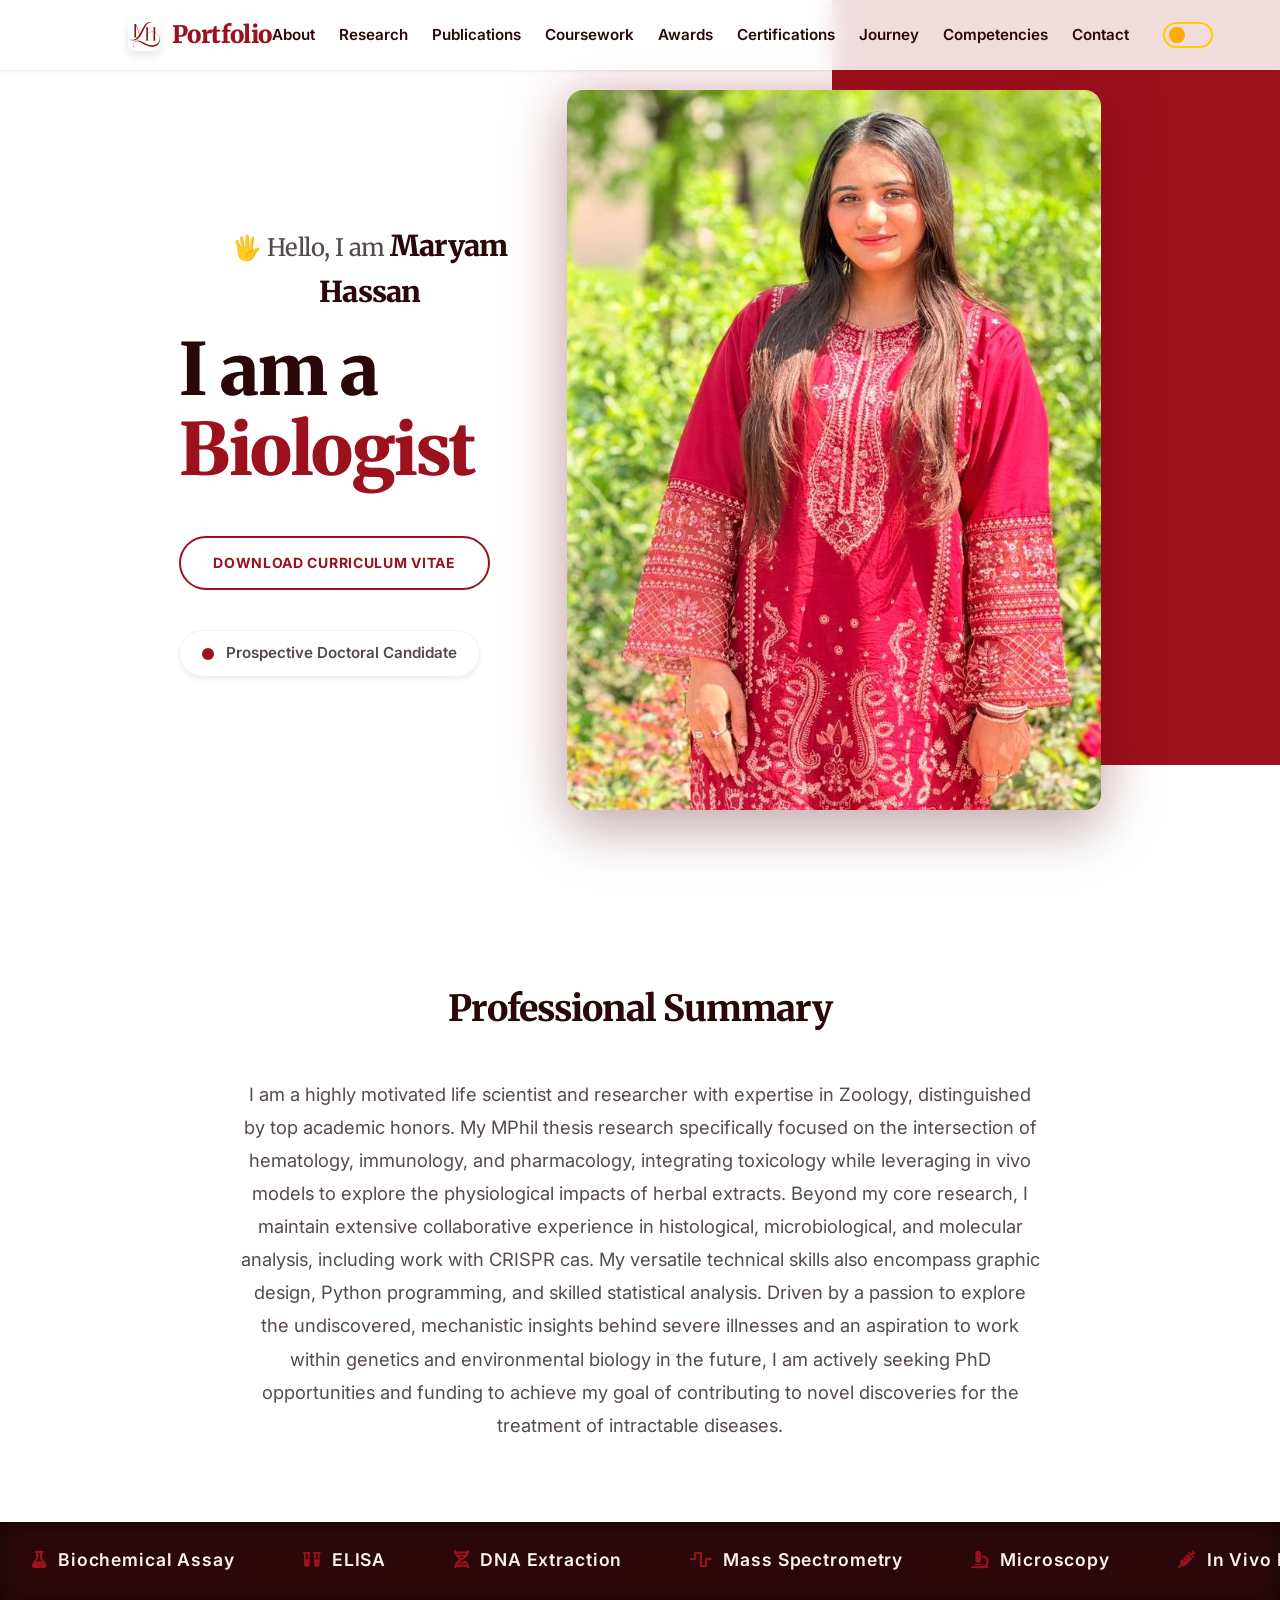
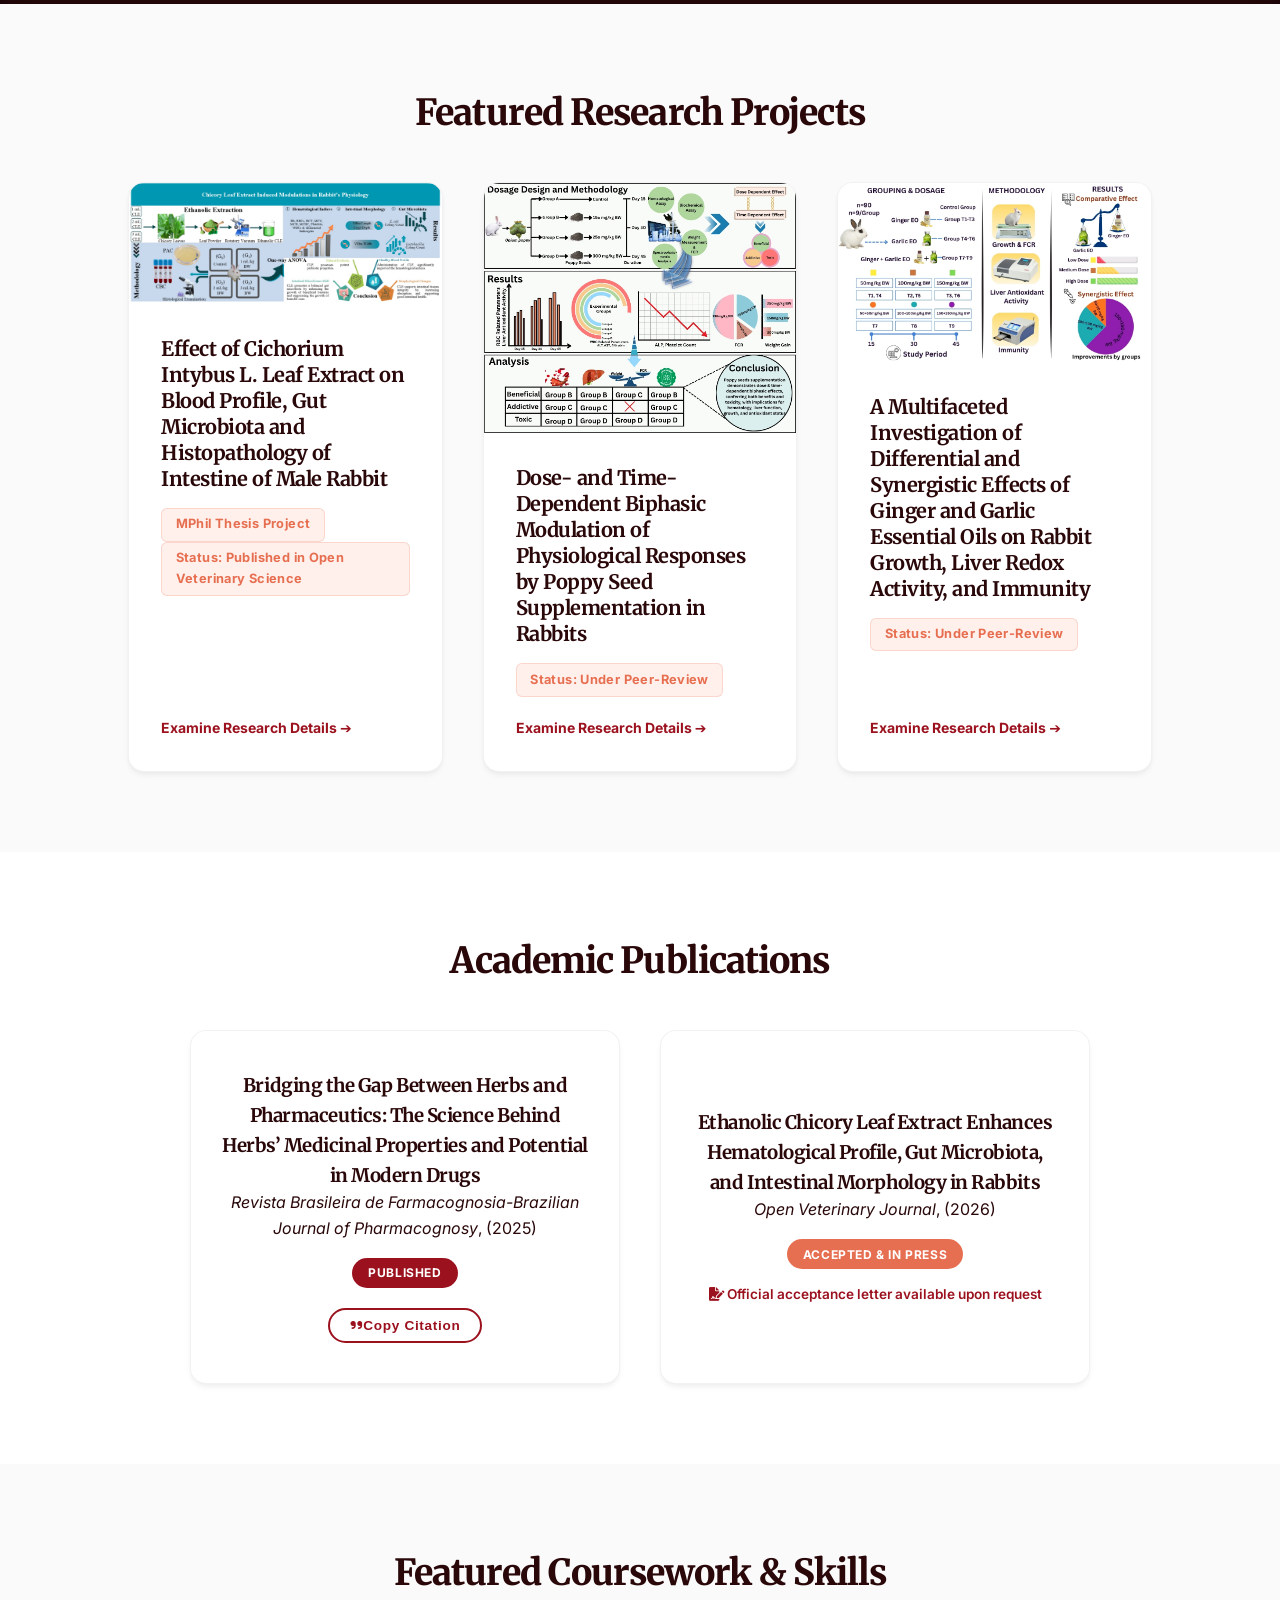
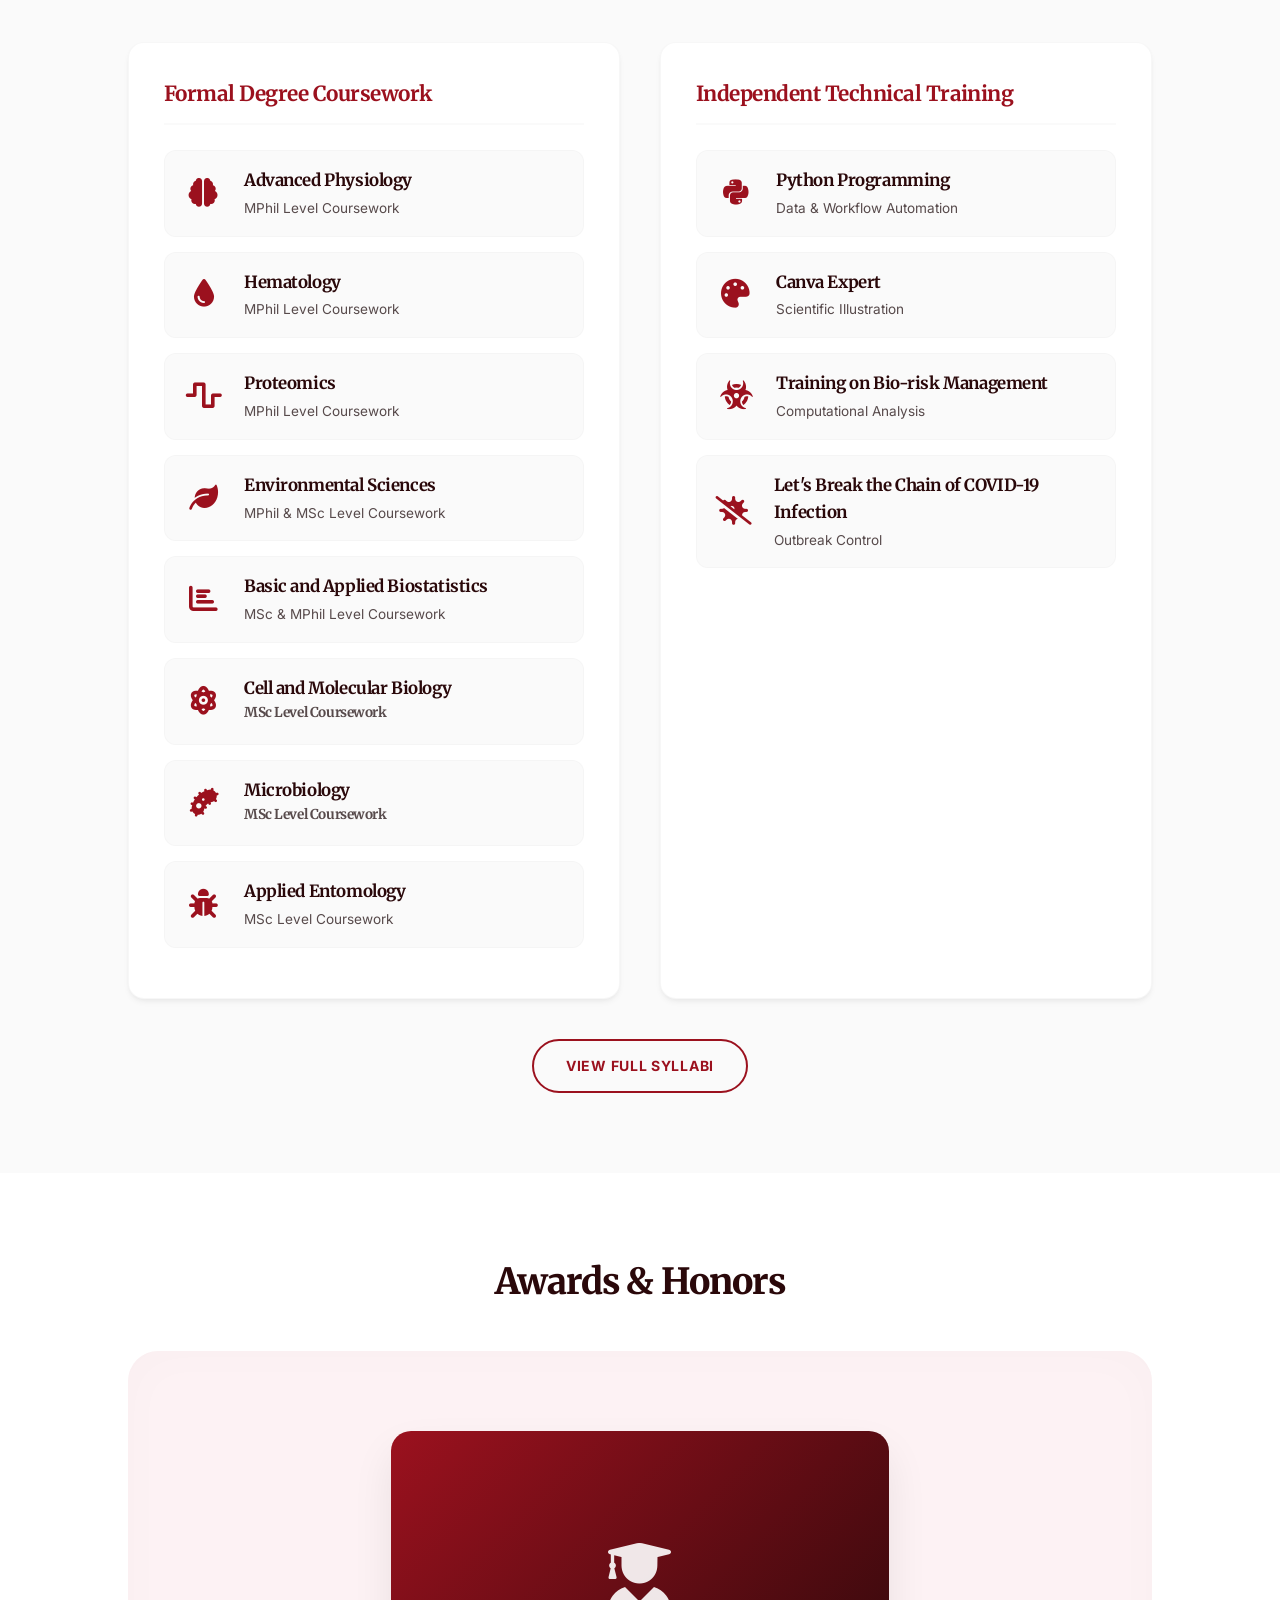
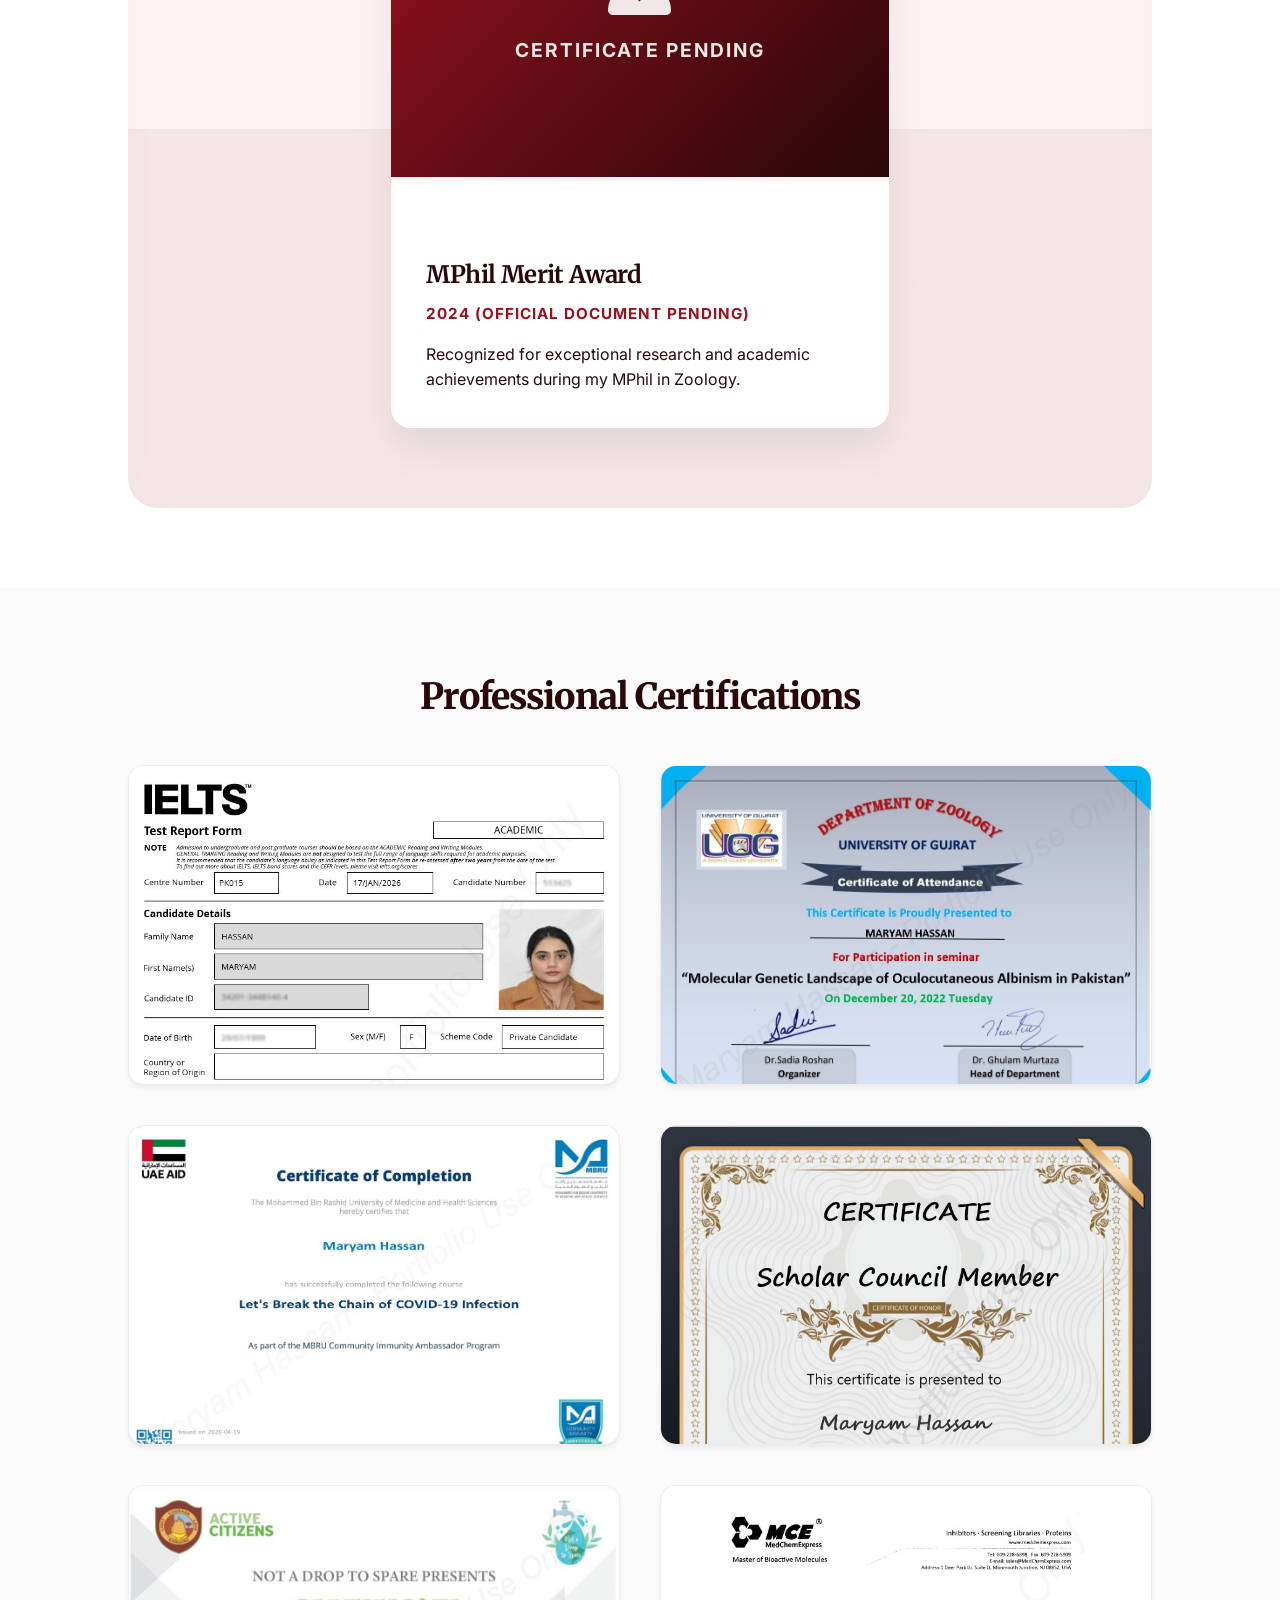
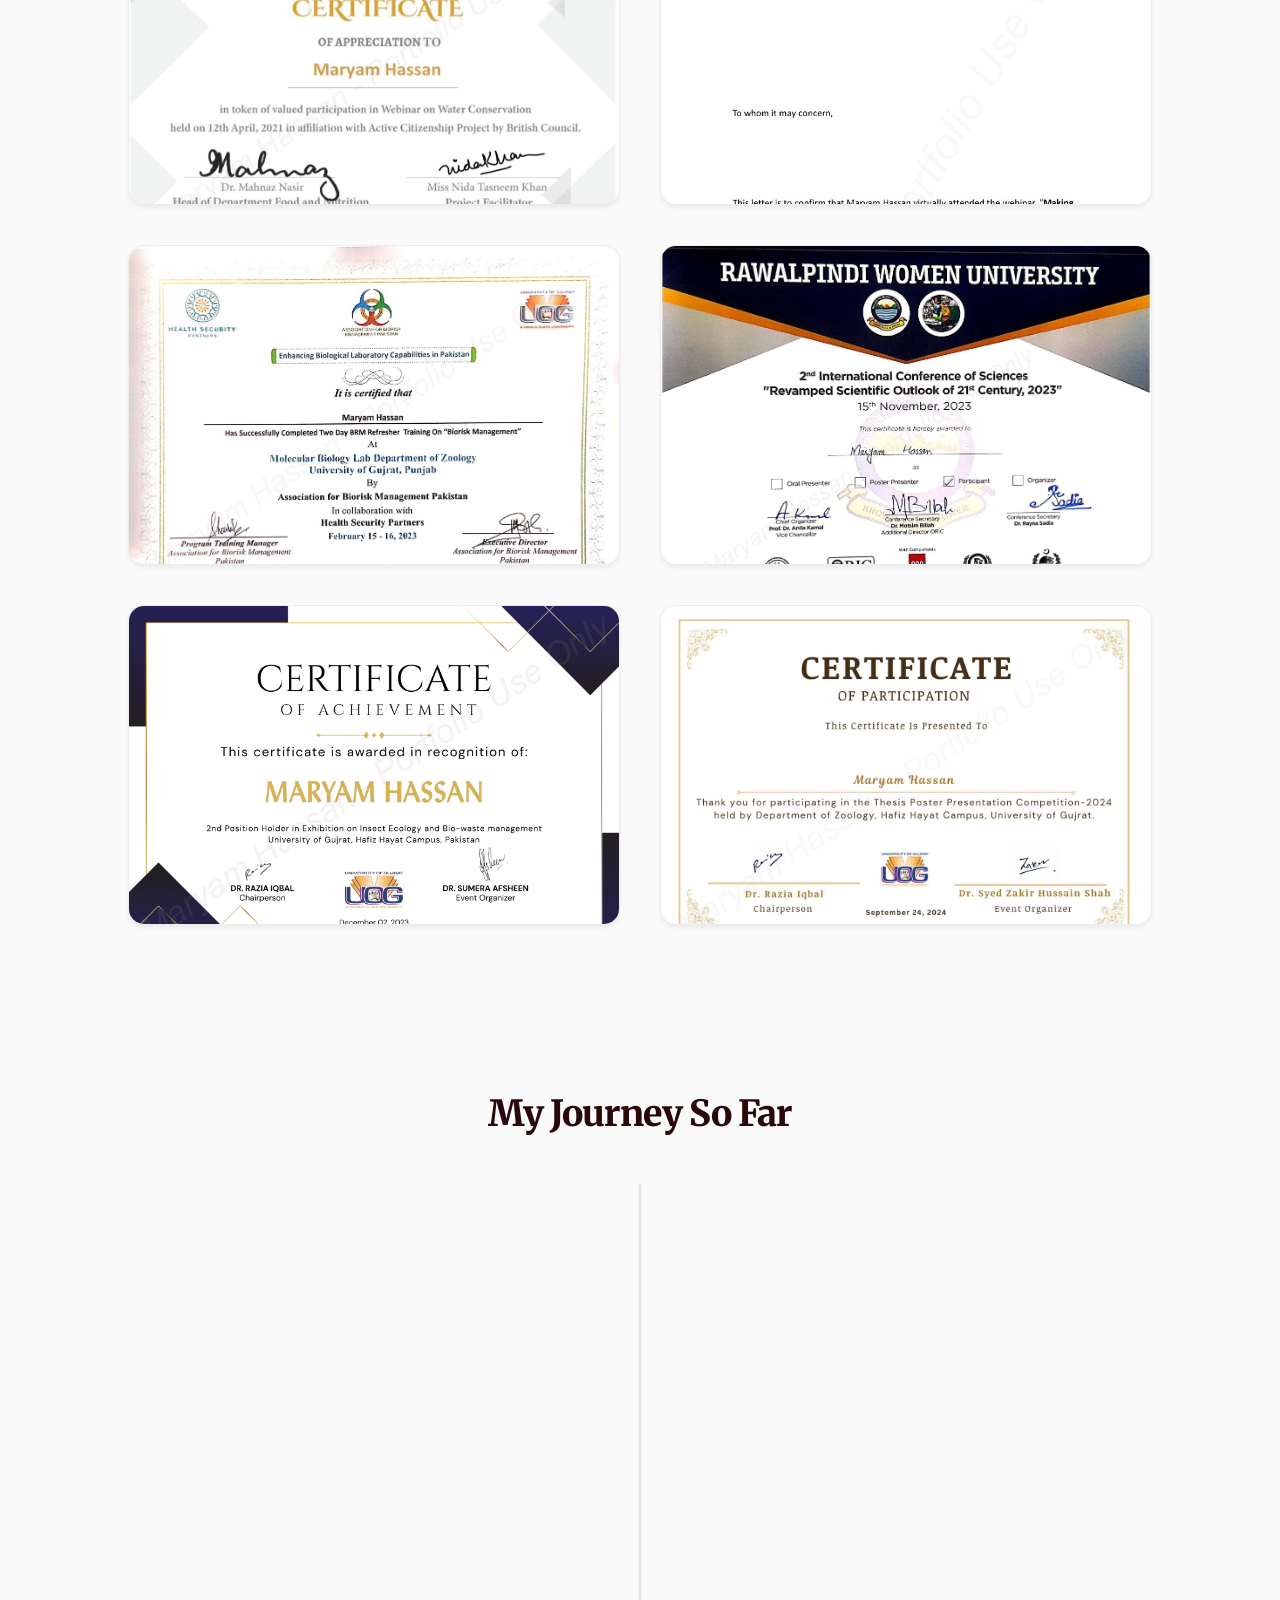
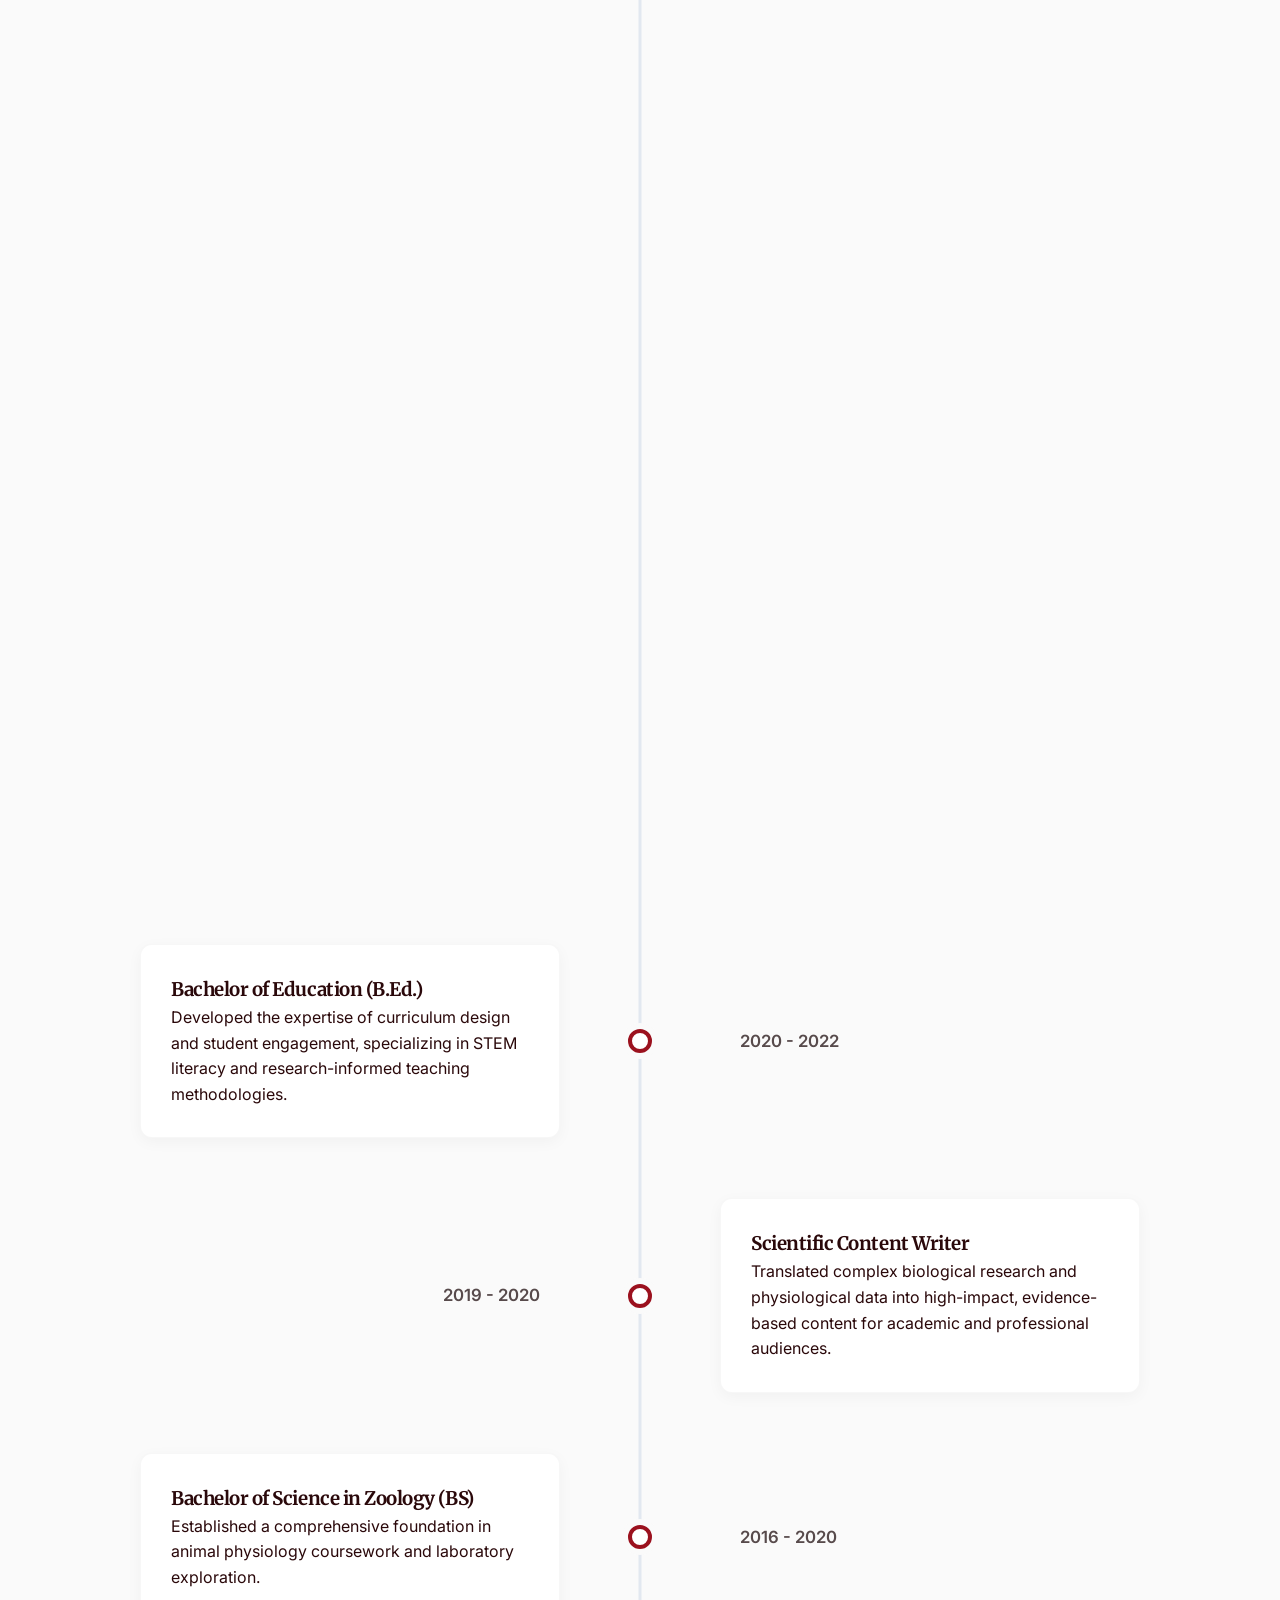
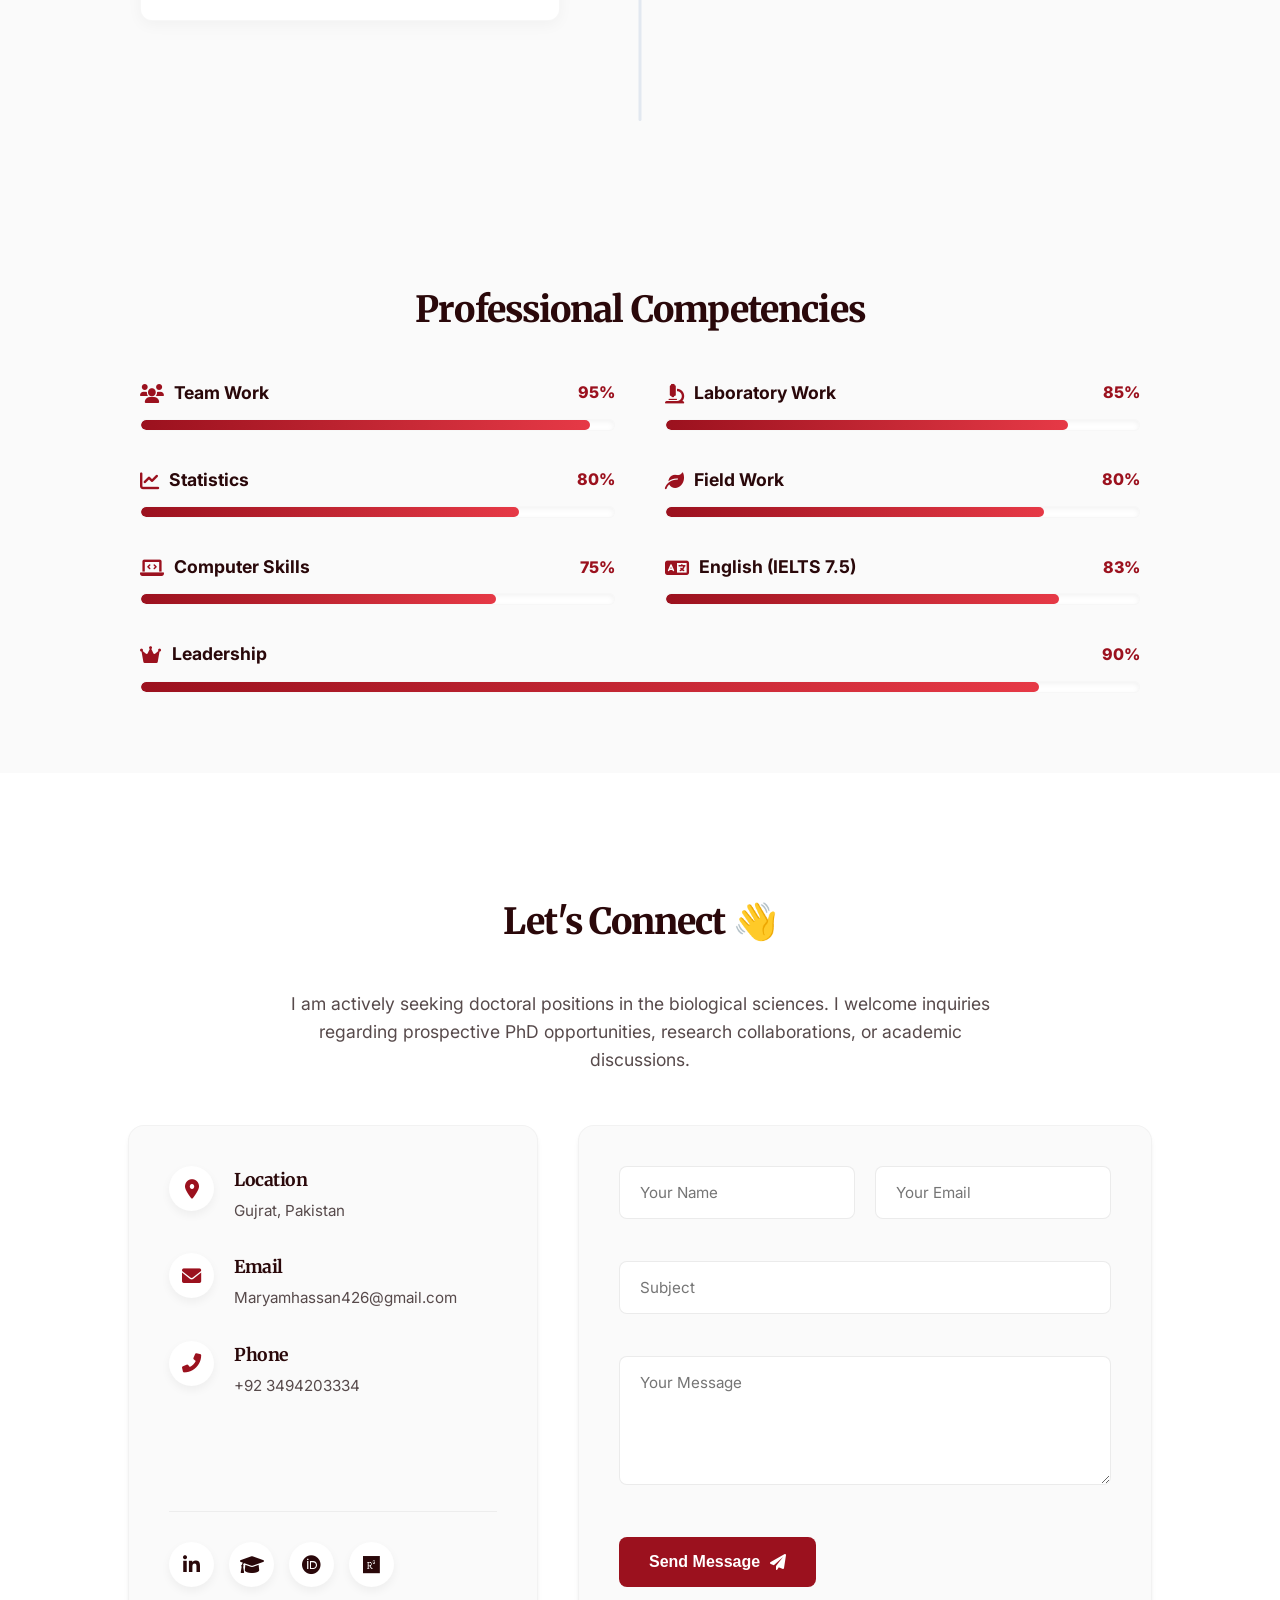
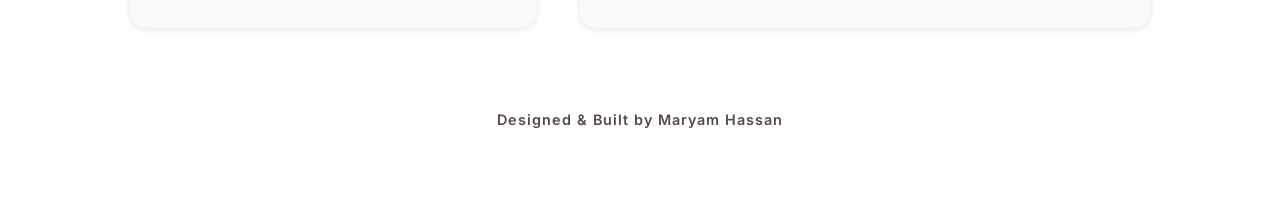
==== commit 0f1e0a61: "Update index.html" ====
--- a/index.html
+++ b/index.html
@@ -7,7 +7,7 @@
     
     <meta property="og:title" content="Academic Portfolio | Biologist & Researcher">
     <meta property="og:description" content="MPhil Researcher specializing in animal physiology, histology, and immunology.">
-    <meta property="og:image" content="M2.JPG">
+    <meta property="og:image" content="M1.JPG">
     <meta property="og:type" content="website">
 
     <title>Maryam Hassan | Biologist & Researcher</title>
@@ -17,7 +17,7 @@
     <meta property="og:type" content="website">
     <meta property="og:title" content="Maryam Hassan | Biological Researcher Portfolio">
     <meta property="og:description" content="MPhil Biological Researcher specializing in animal physiology, histology, and toxicological assessments.">
-    <meta property="og:image" content="M2.jpg"> <meta property="og:url" content="https://yourwebsite.com">
+    <meta property="og:image" content="M1.jpg"> <meta property="og:url" content="https://yourwebsite.com">
     
     <link rel="preconnect" href="https://fonts.googleapis.com">
     <link rel="preconnect" href="https://fonts.gstatic.com" crossorigin>
@@ -79,7 +79,7 @@
                         </div>
                     </h1>
                     
-                <a href="CV.pdf" class="btn-outline" target="_blank" rel="noopener noreferrer" download>DOWNLOAD CURRICULUM VITAE</a>
+                <a href="RESUME.pdf" class="btn-outline" target="_blank" rel="noopener noreferrer" download>DOWNLOAD CURRICULUM VITAE</a>
 
                     <div class="phd-status">
                         <span class="green-dot"></span>
@@ -368,4 +368,4 @@
 
     <script src="script.js"></script>
 </body>
-</html>+</html>
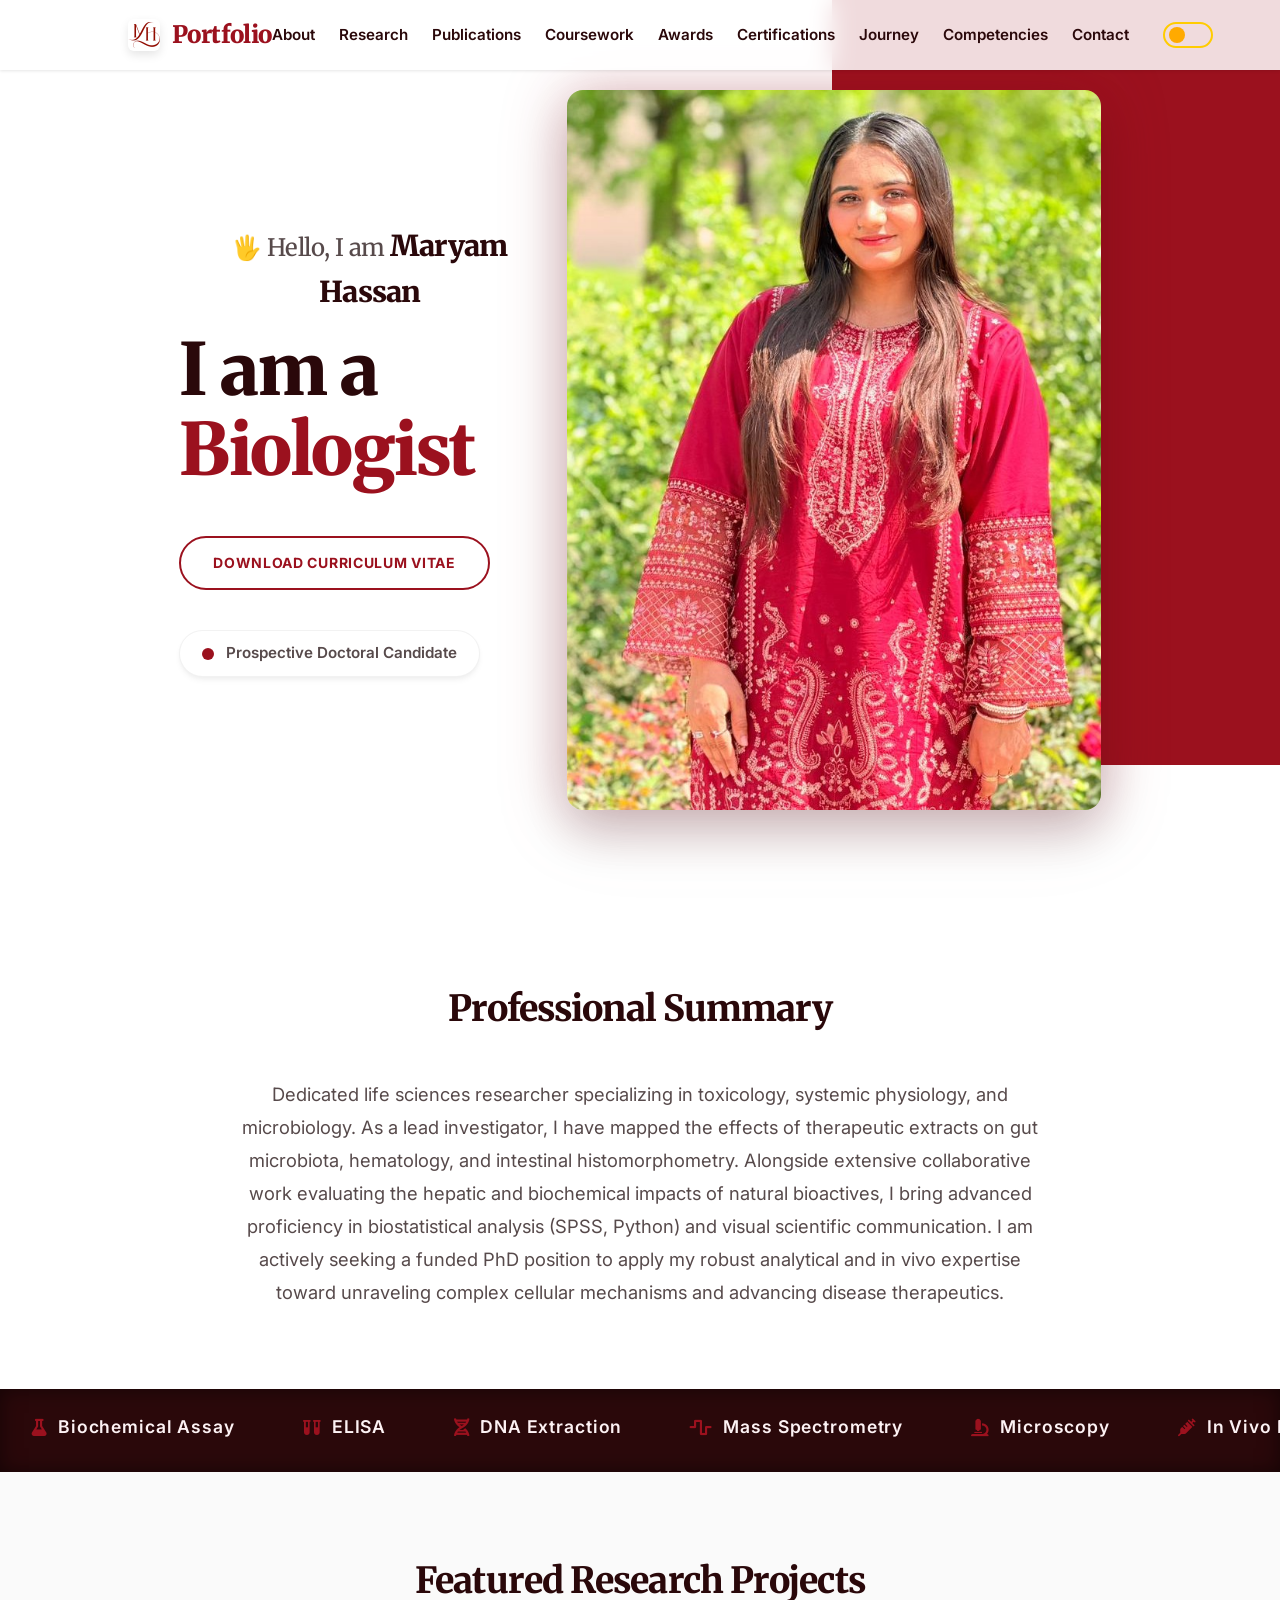
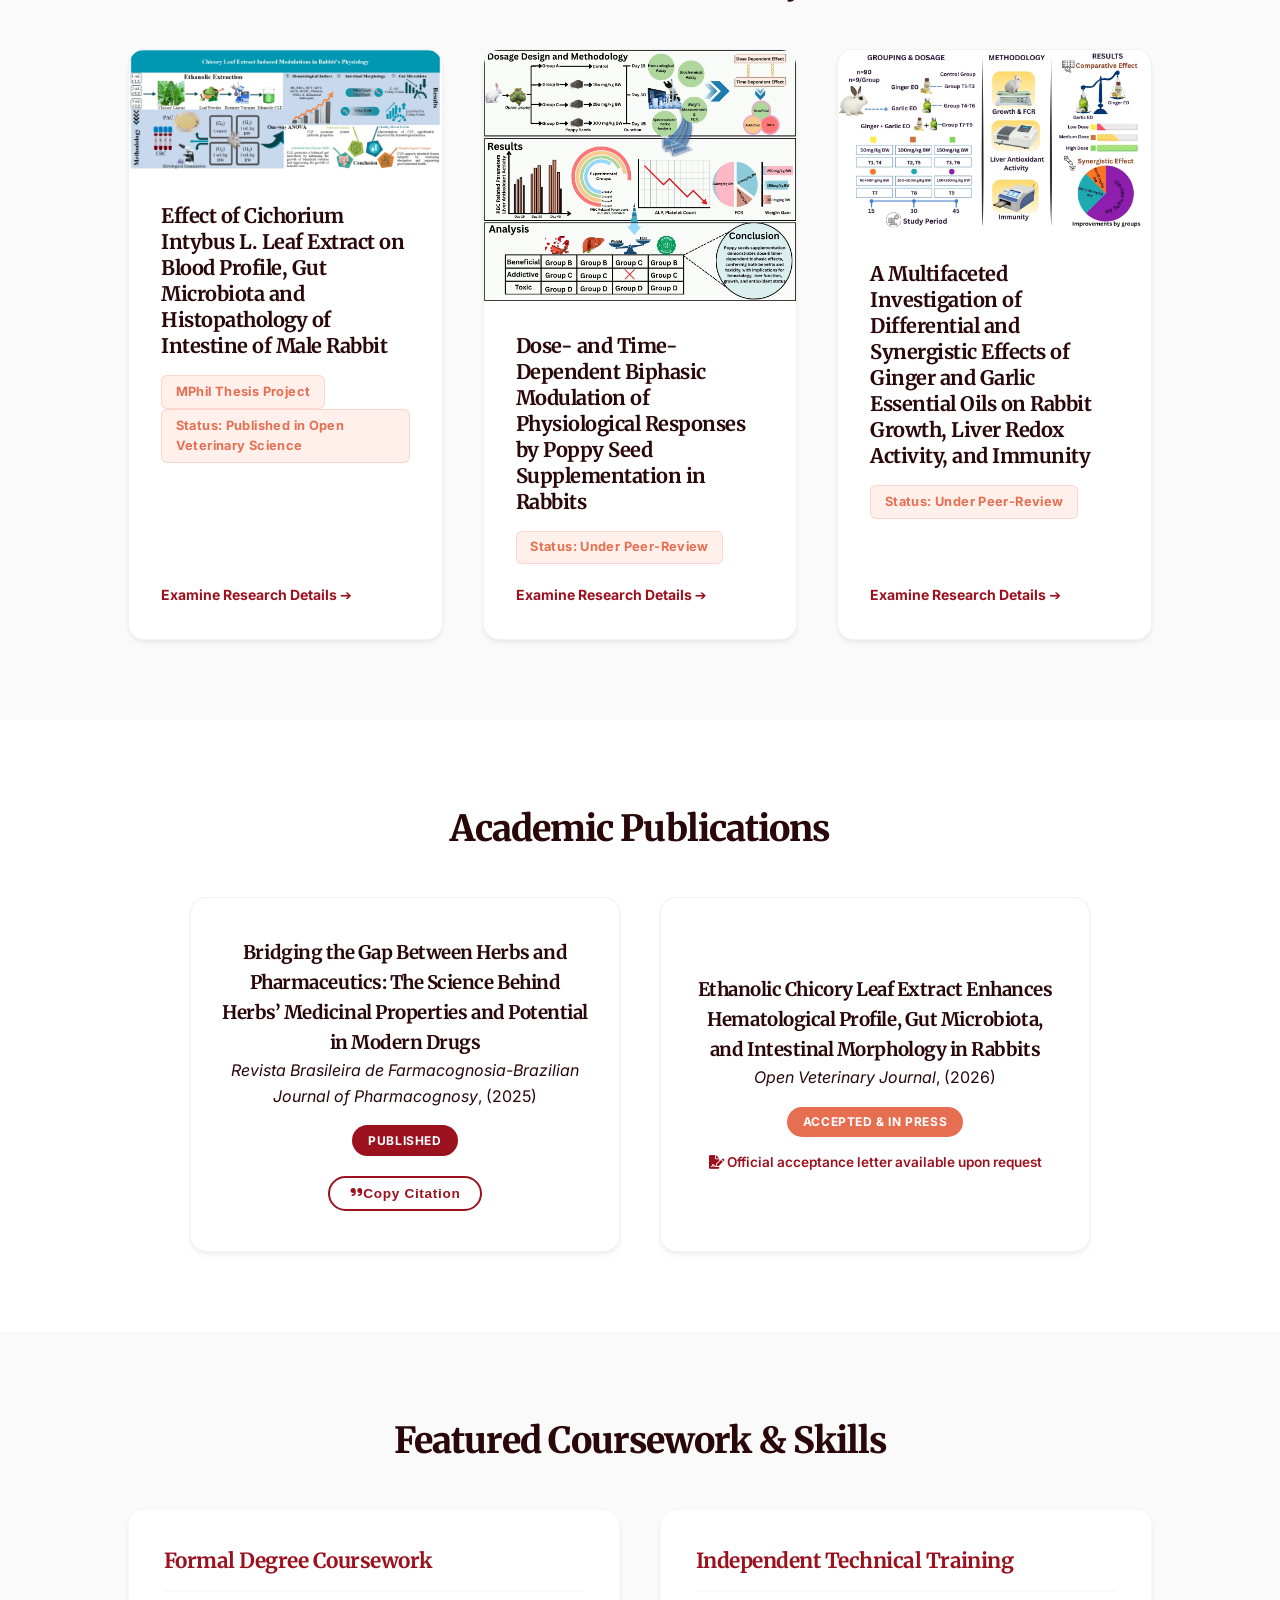
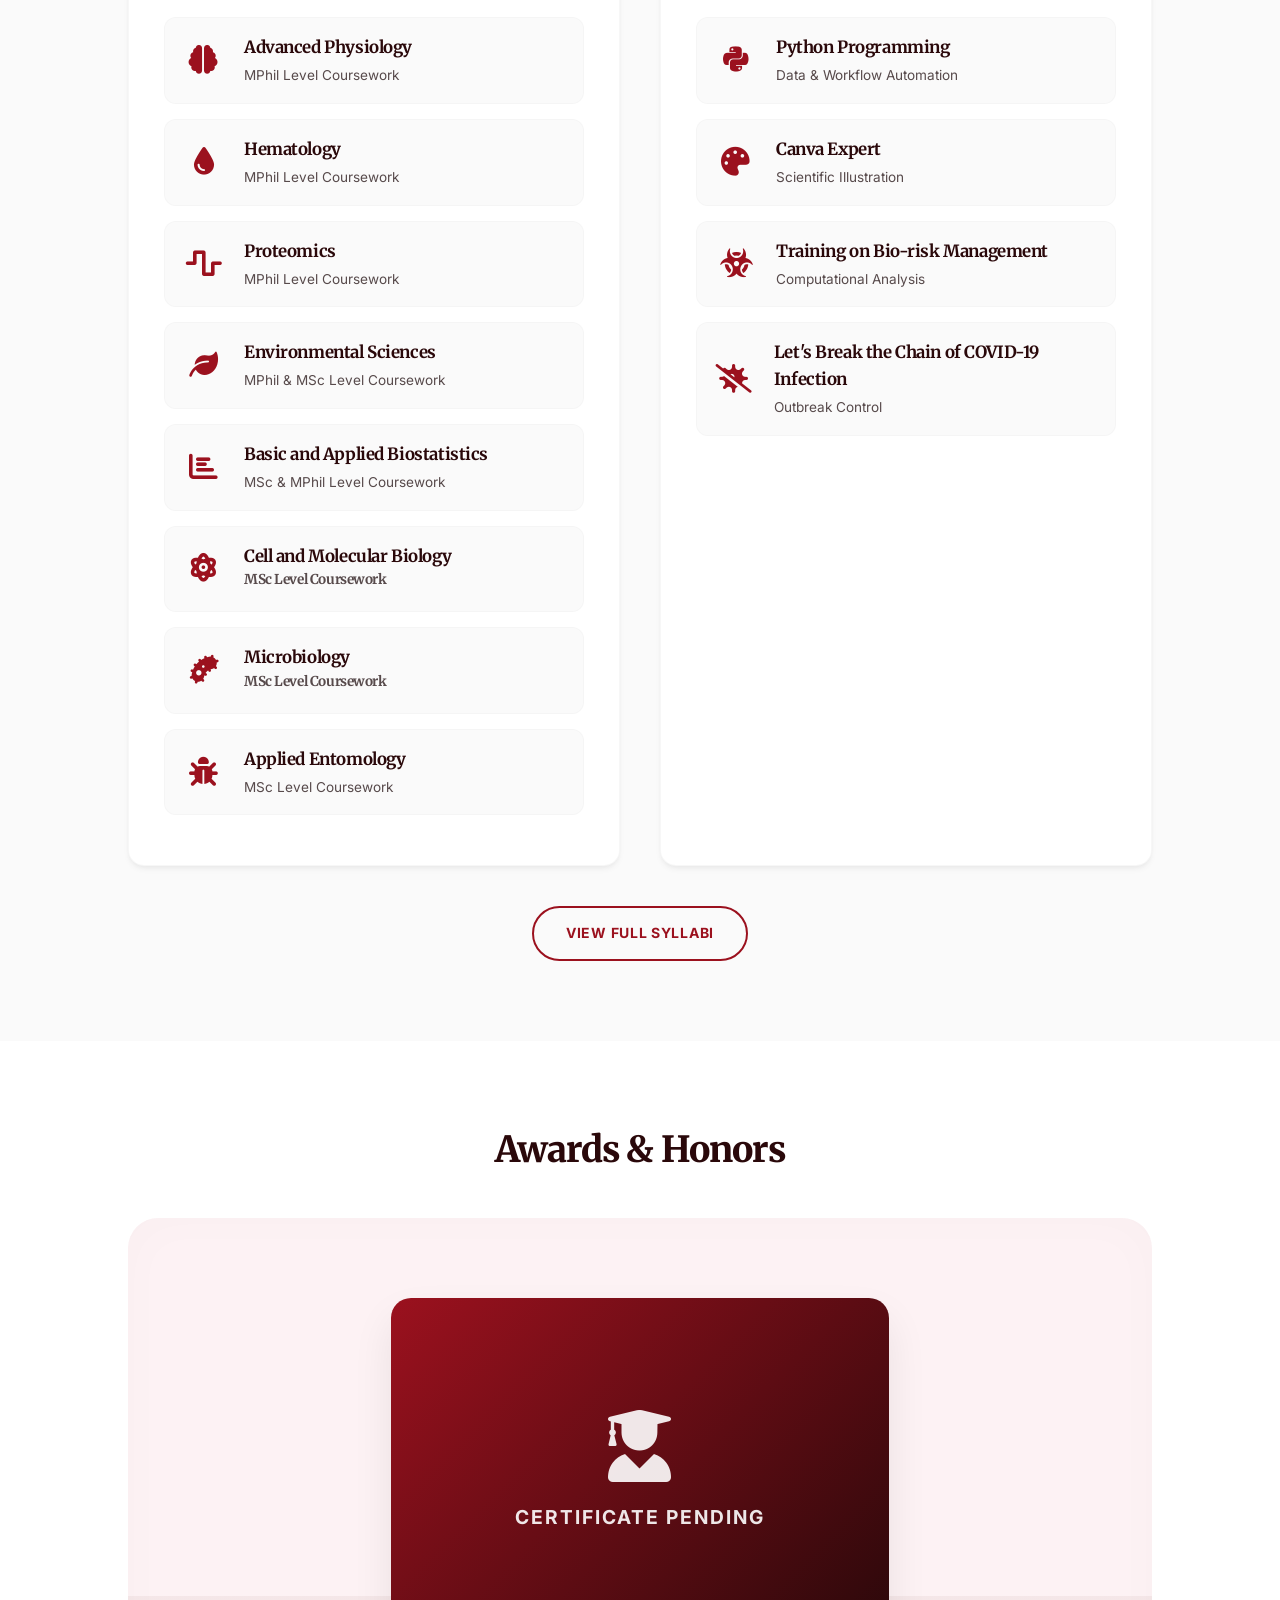
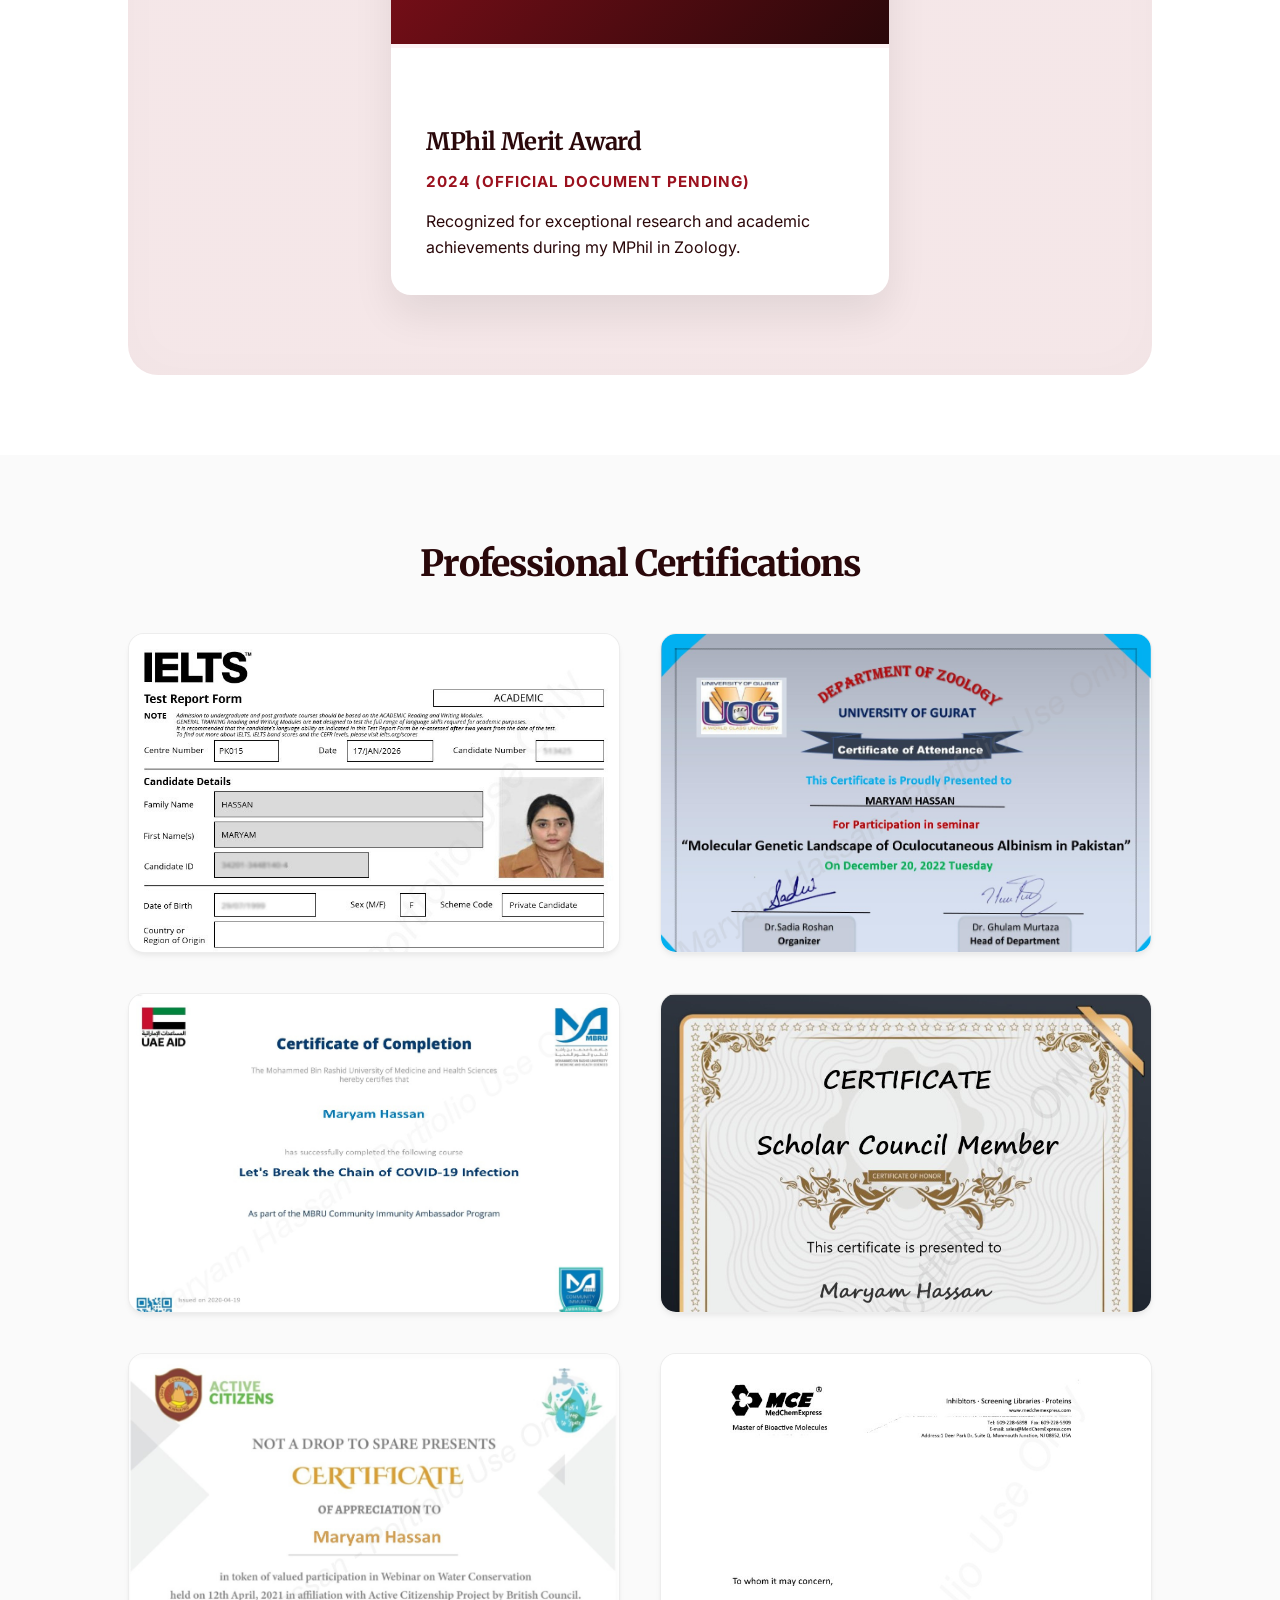
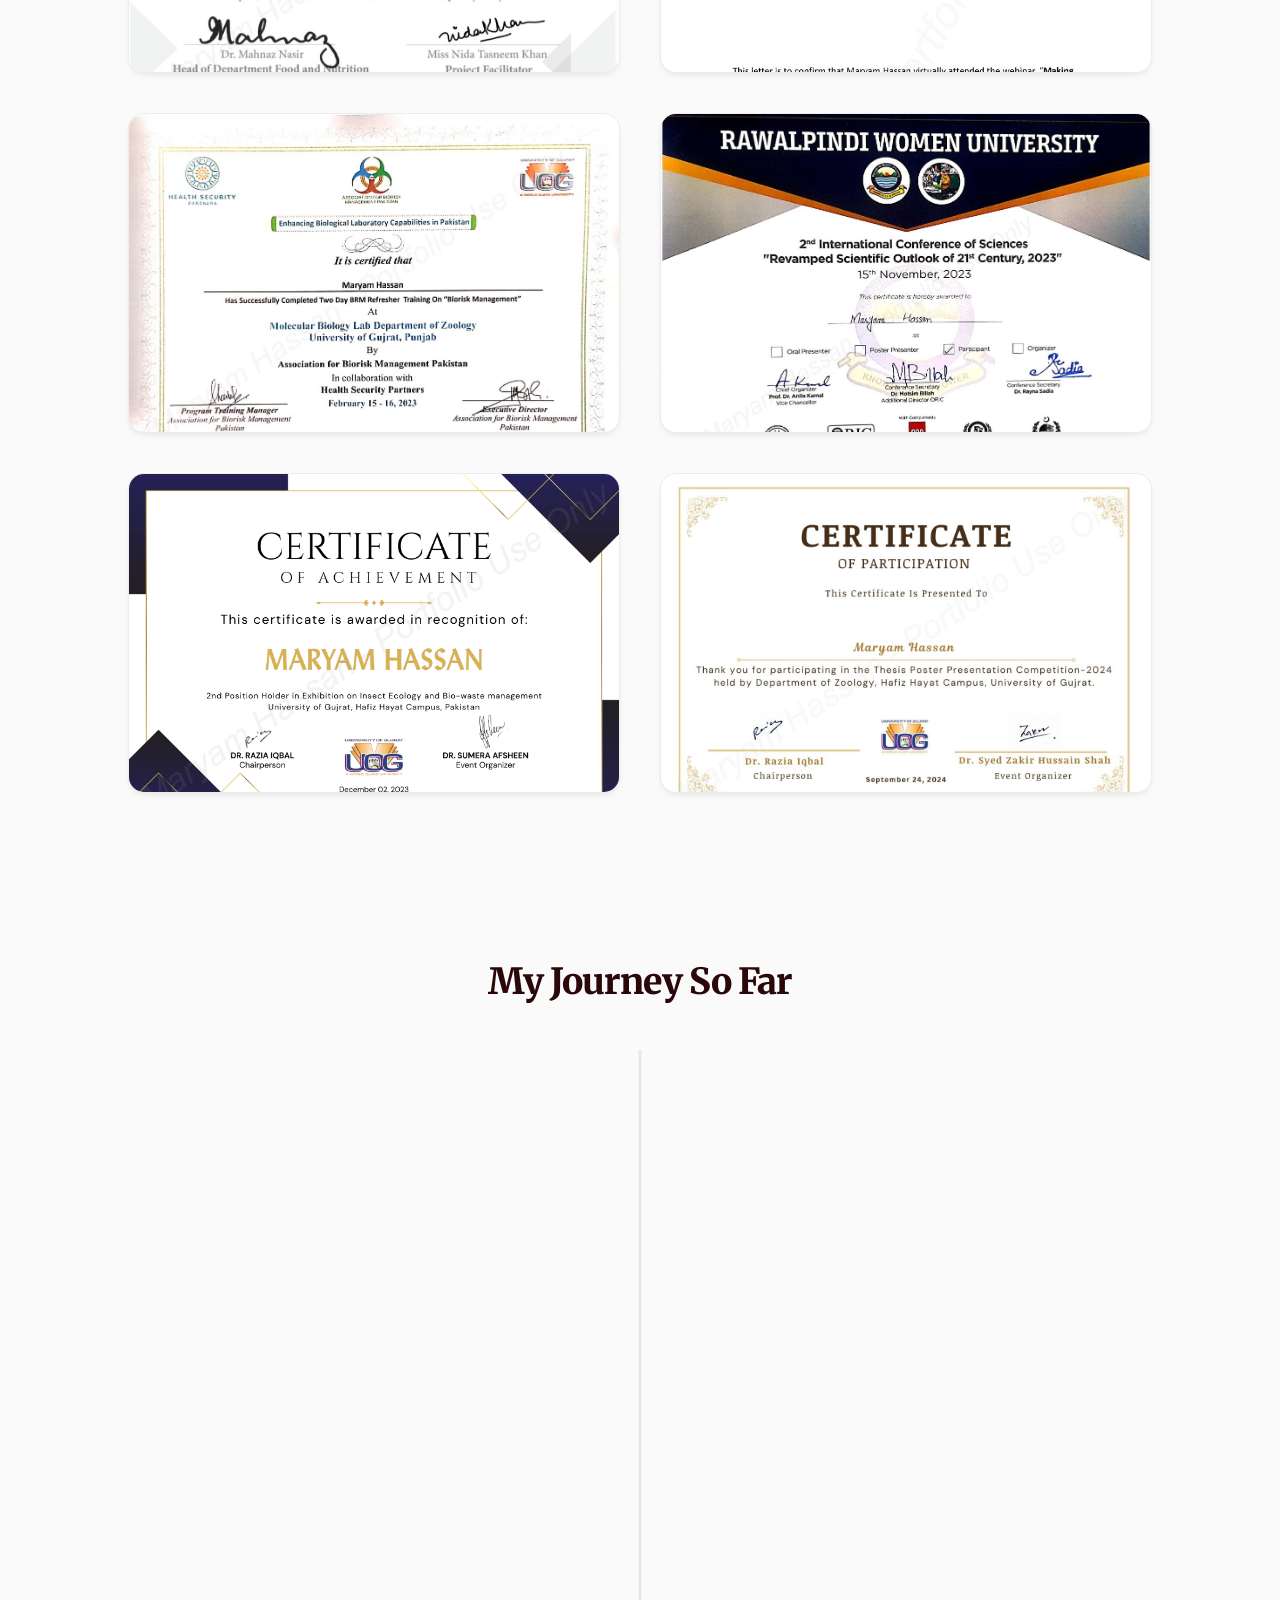
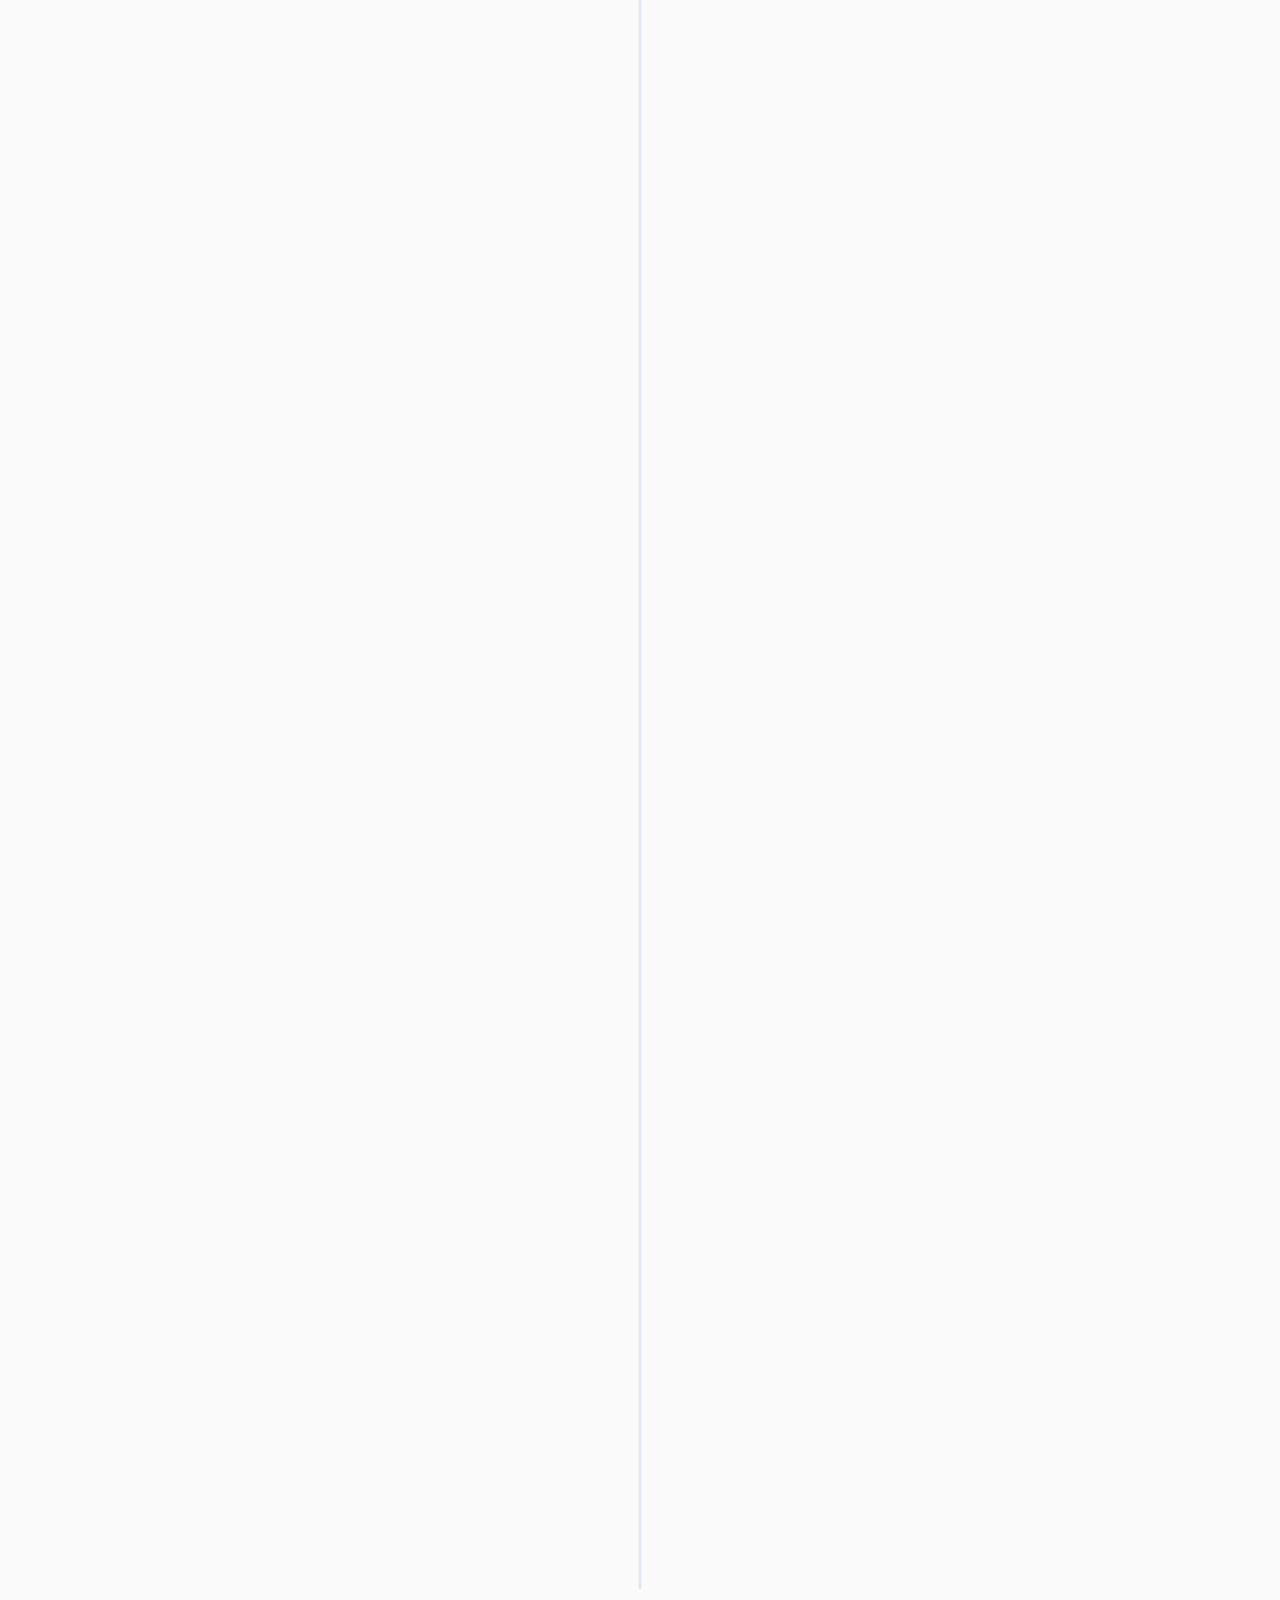
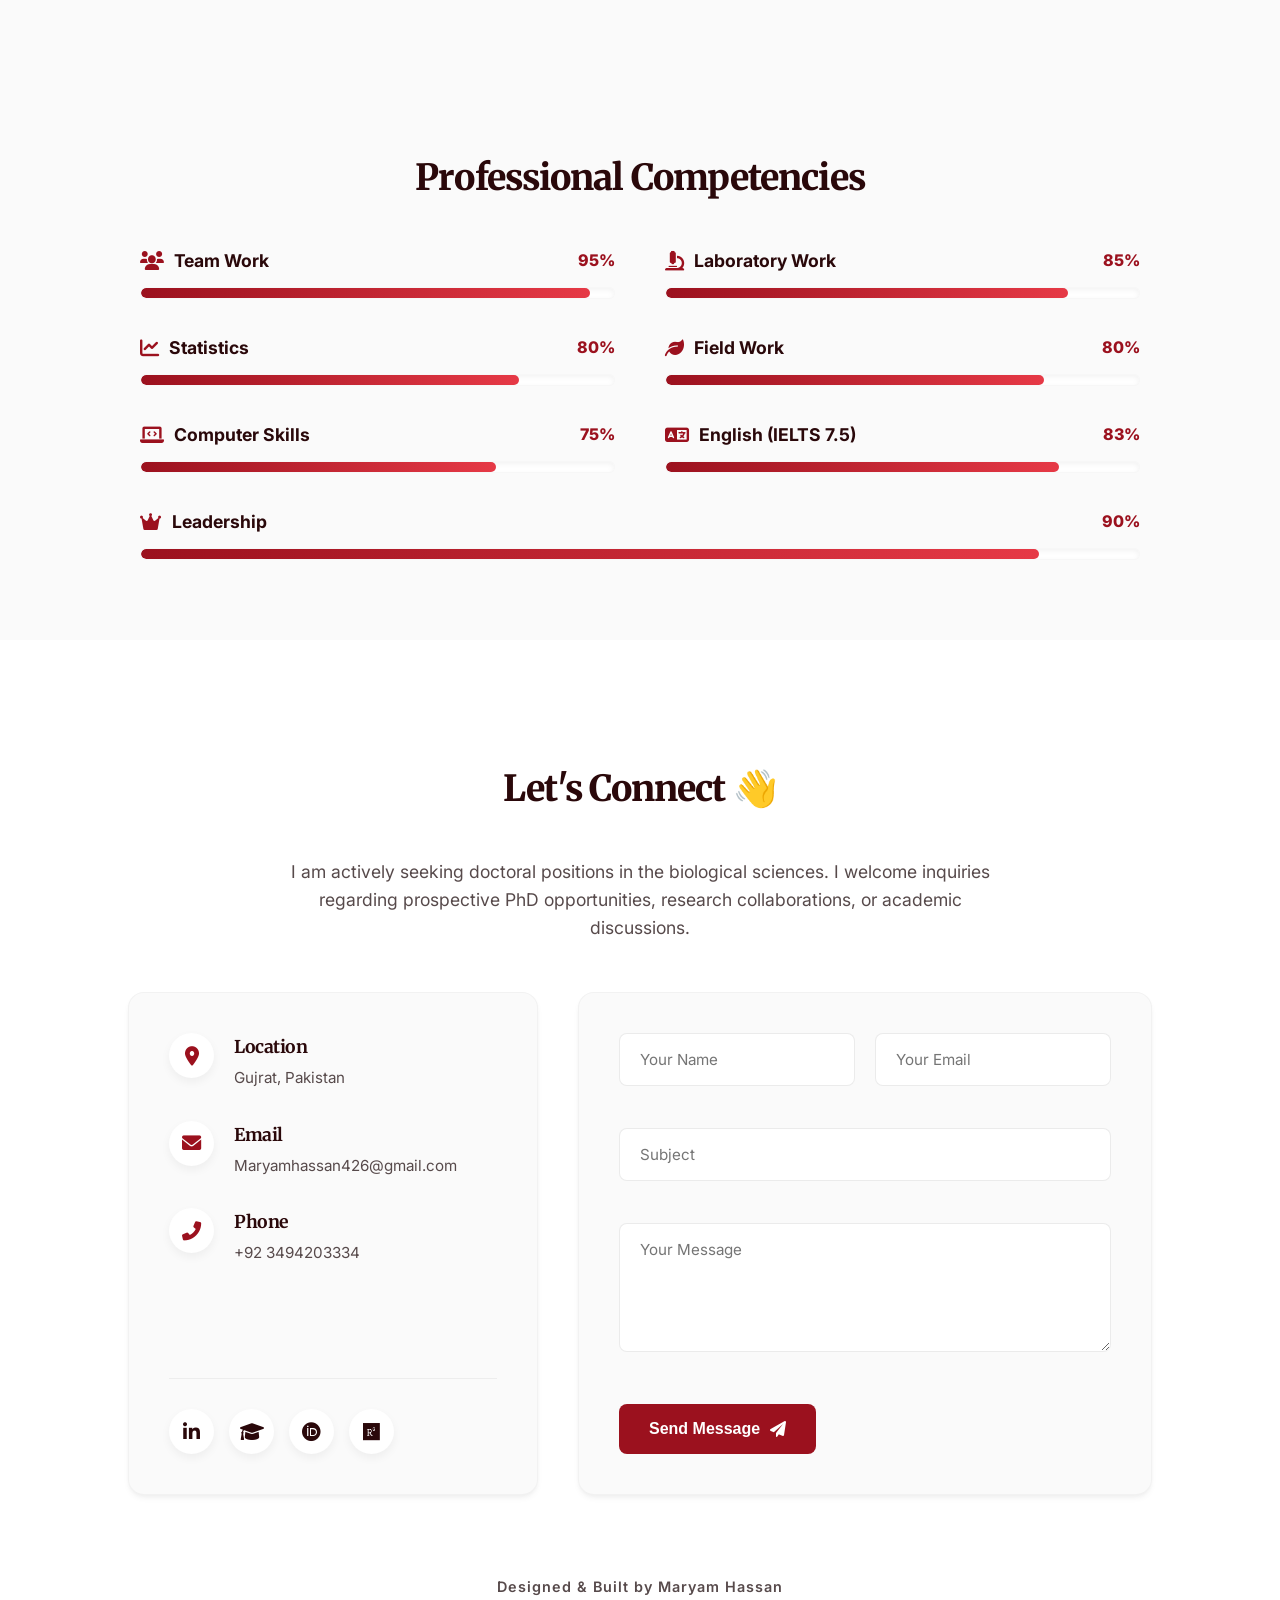
==== commit b5fc91a9: "Update index.html" ====
--- a/index.html
+++ b/index.html
@@ -3,10 +3,10 @@
 <head>
     <meta charset="UTF-8">
     <meta name="viewport" content="width=device-width, initial-scale=1.0">
-    <meta name="description" content="Academic Portfolio of a Biologist & Zoologist specializing in physiology, immunology, and histology.">
+    <meta name="description" content="Academic Portfolio of a Biologist & Zoologist specializing in physiology, microbiology, and histology.">
     
     <meta property="og:title" content="Academic Portfolio | Biologist & Researcher">
-    <meta property="og:description" content="MPhil Researcher specializing in animal physiology, histology, and immunology.">
+    <meta property="og:description" content="MPhil Researcher specializing in animal physiology, histology, and microbiology.">
     <meta property="og:image" content="M1.JPG">
     <meta property="og:type" content="website">
 
@@ -18,6 +18,12 @@
     <meta property="og:title" content="Maryam Hassan | Biological Researcher Portfolio">
     <meta property="og:description" content="MPhil Biological Researcher specializing in animal physiology, histology, and toxicological assessments.">
     <meta property="og:image" content="M1.jpg"> <meta property="og:url" content="https://yourwebsite.com">
+
+    <meta property="twitter:card" content="summary_large_image">
+    <meta property="twitter:url" content="https://MHassan-researcher.github.io/Portfolio/">
+    <meta property="twitter:title" content="Ayesha Saddiqa | Academic Portfolio">
+    <meta property="twitter:description" content="Biological Sciences Researcher seeking PhD opportunities. Explore my academic journey, publications, and research projects.">
+    <meta property="twitter:image" content="https://raw.githubusercontent.com/MHassan-researcher/Portfolio/refs/heads/main/M1.JPG">
     
     <link rel="preconnect" href="https://fonts.googleapis.com">
     <link rel="preconnect" href="https://fonts.gstatic.com" crossorigin>
@@ -25,6 +31,12 @@
     
     <link rel="stylesheet" href="style.css">
     <link rel="stylesheet" href="https://cdnjs.cloudflare.com/ajax/libs/font-awesome/6.0.0/css/all.min.css">
+
+    <meta property="og:image" content="https://raw.githubusercontent.com/MHassan-researcher/Portfolio/refs/heads/main/M1.JPG">
+    <meta property="twitter:image" content="https://raw.githubusercontent.com/MHassan-researcher/Portfolio/refs/heads/main/M1.JPG">
+    <link rel="image_src" href="https://raw.githubusercontent.com/MHassan-researcher/Portfolio/refs/heads/main/M1.JPG">
+
+    <link rel="canonical" href="https://MHassan-researcher.github.io/Portfolio/">
 </head>
 <body>
 
@@ -99,11 +111,7 @@
         <section id="about">
             <h2>Professional Summary</Summary></h2>
             <div class="about-content fade-up">
-                <p>I am a highly motivated life scientist and researcher with expertise in Zoology, distinguished by top academic honors. My MPhil thesis research specifically focused on the intersection of hematology, immunology, and pharmacology, integrating toxicology while leveraging in vivo models to explore the physiological impacts of herbal extracts.
-
-                    Beyond my core research, I maintain extensive collaborative experience in histological, microbiological, and molecular analysis, including work with CRISPR cas. My versatile technical skills also encompass graphic design, Python programming, and skilled statistical analysis.
-
-                    Driven by a passion to explore the undiscovered, mechanistic insights behind severe illnesses and an aspiration to work within genetics and environmental biology in the future, I am actively seeking PhD opportunities and funding to achieve my goal of contributing to novel discoveries for the treatment of intractable diseases.</p>
+                <p>Dedicated life sciences researcher specializing in toxicology, systemic physiology, and microbiology. As a lead investigator, I have mapped the effects of therapeutic extracts on gut microbiota, hematology, and intestinal histomorphometry. Alongside extensive collaborative work evaluating the hepatic and biochemical impacts of natural bioactives, I bring advanced proficiency in biostatistical analysis (SPSS, Python) and visual scientific communication. I am actively seeking a funded PhD position to apply my robust analytical and in vivo expertise toward unraveling complex cellular mechanisms and advancing disease therapeutics.</p>
             </div>
         </section>
 
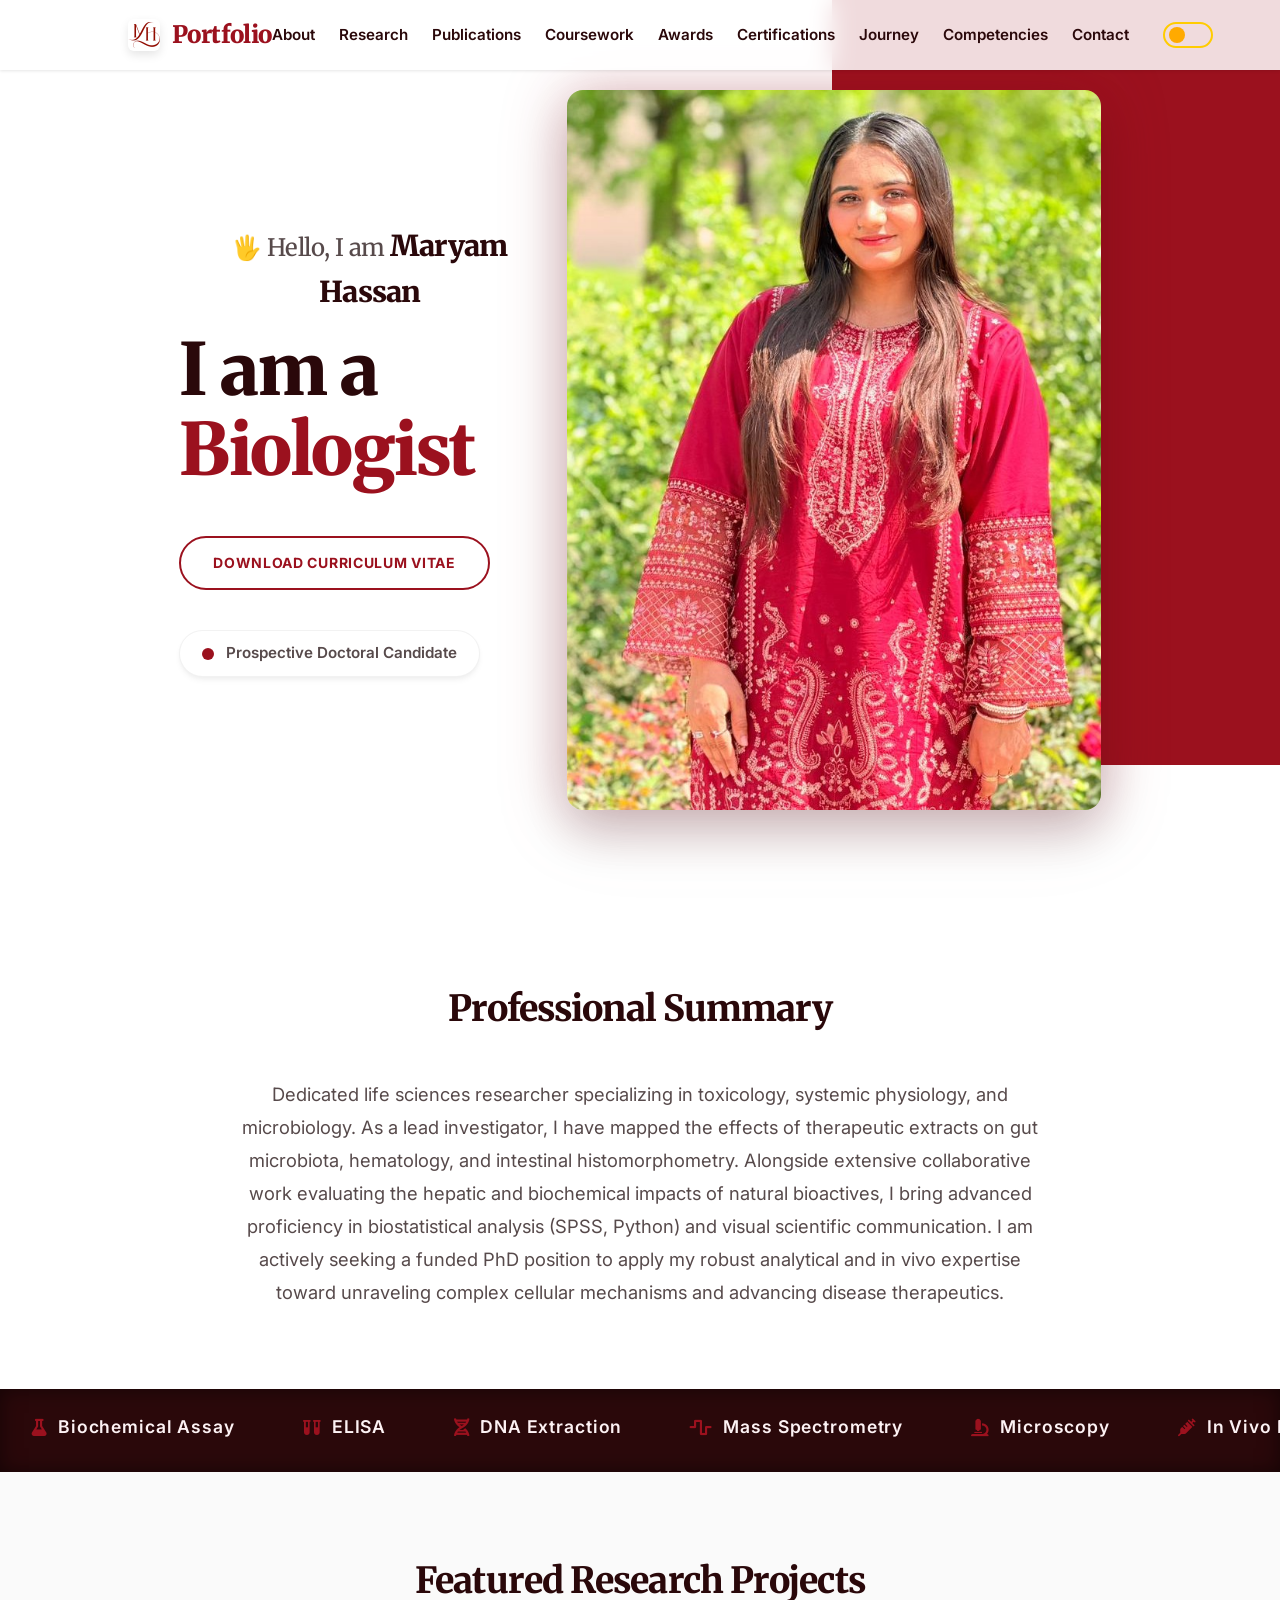
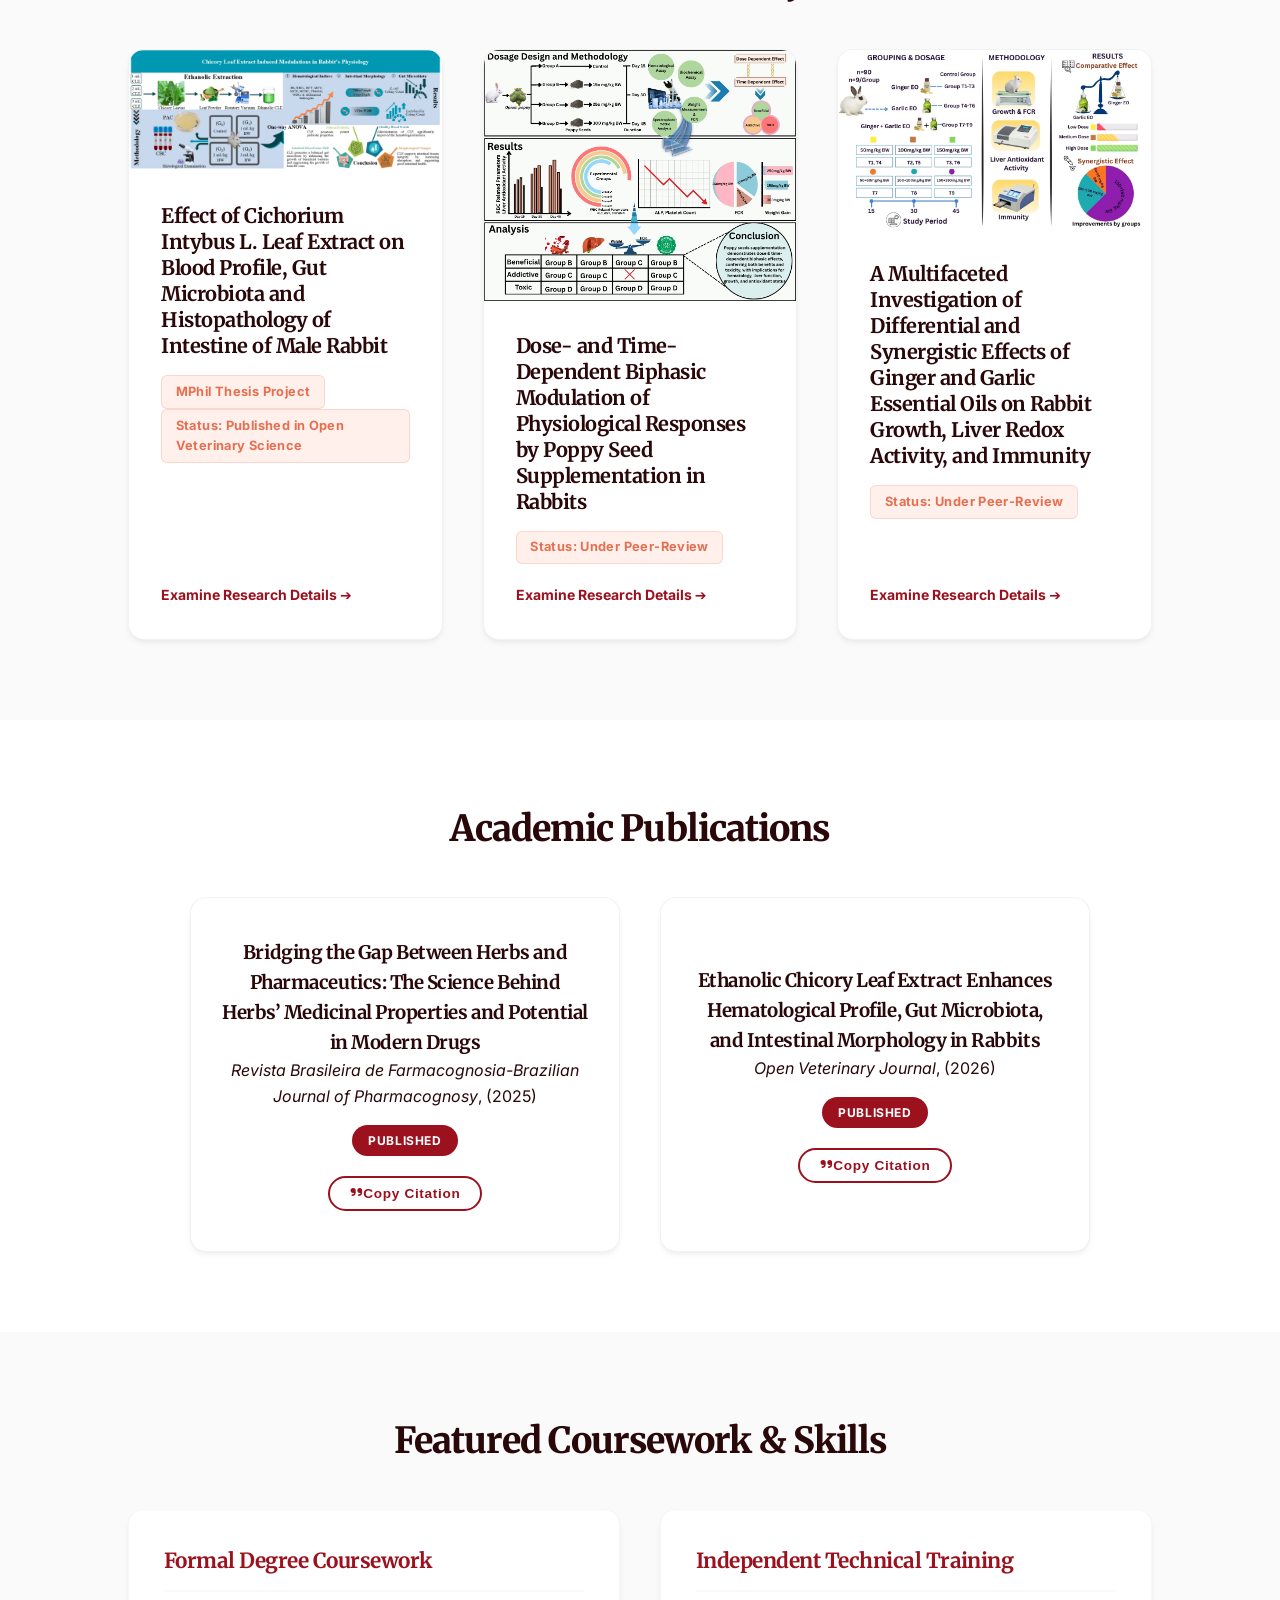
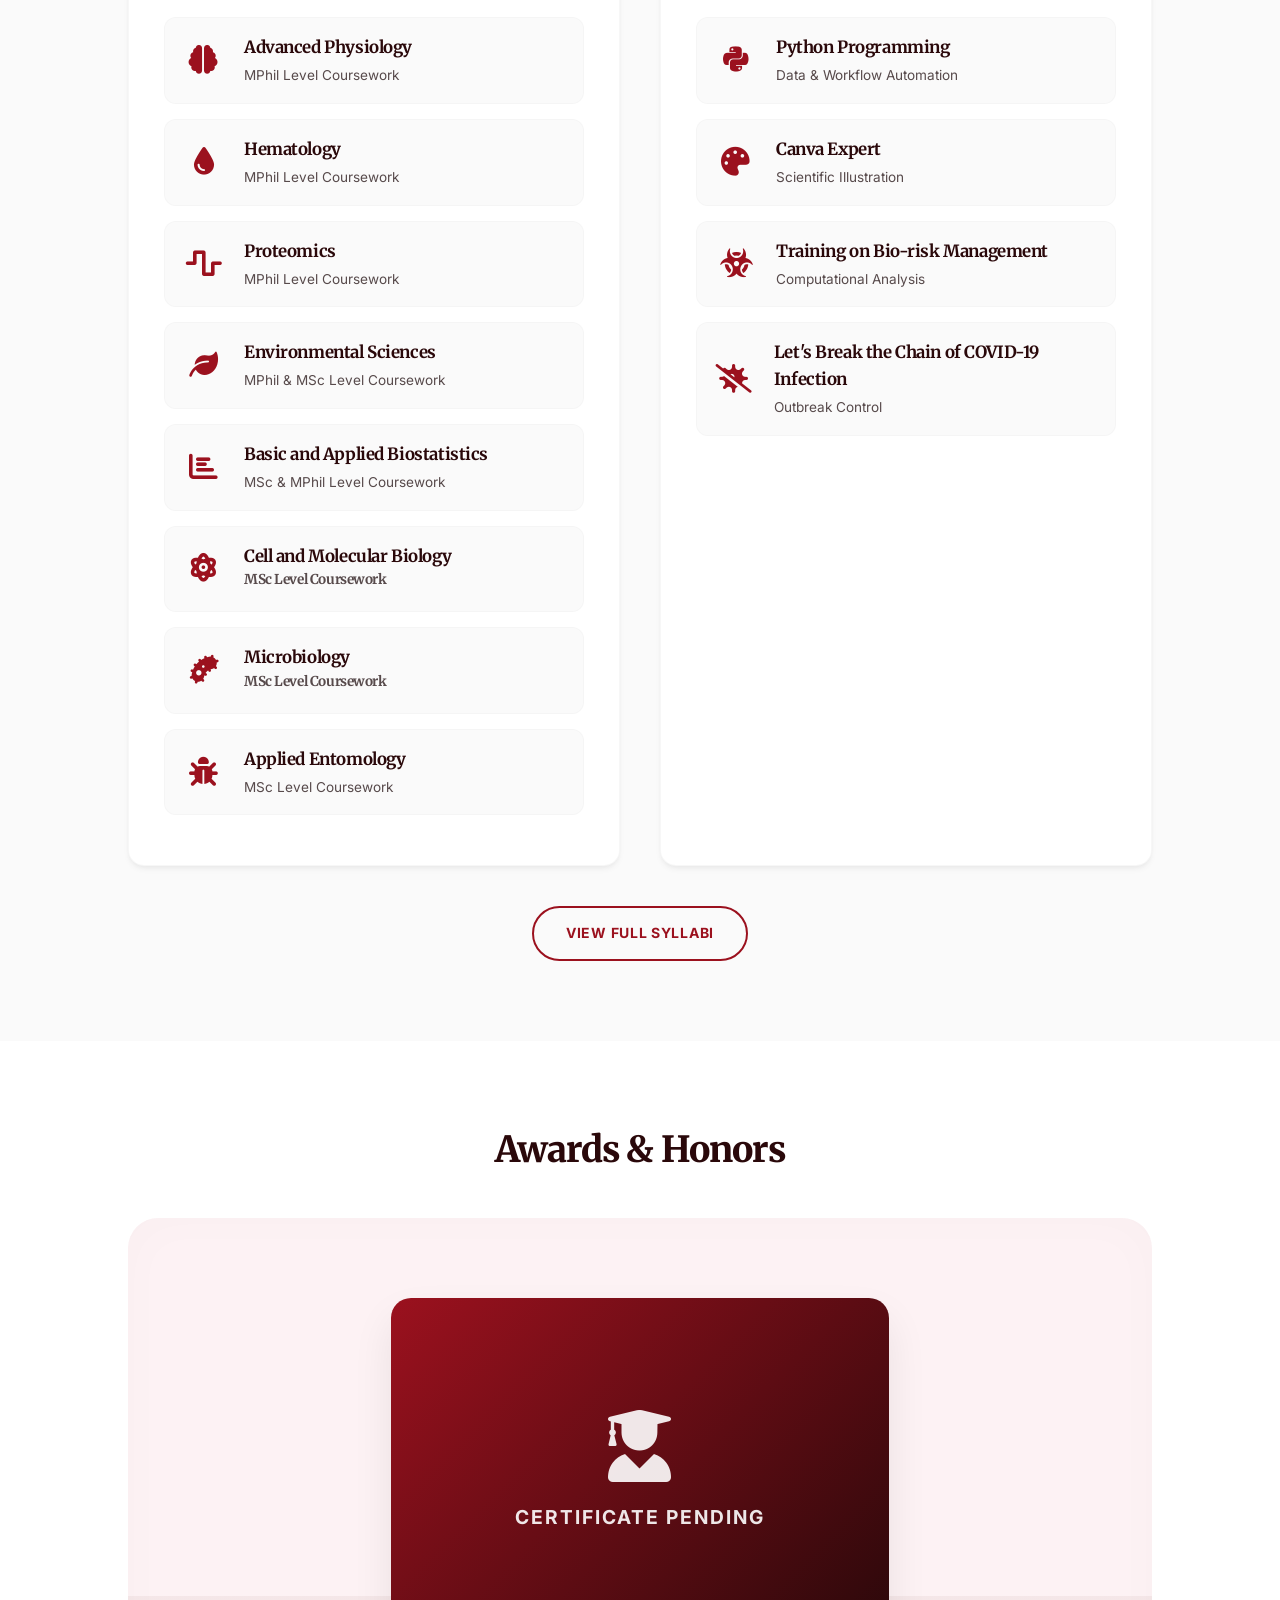
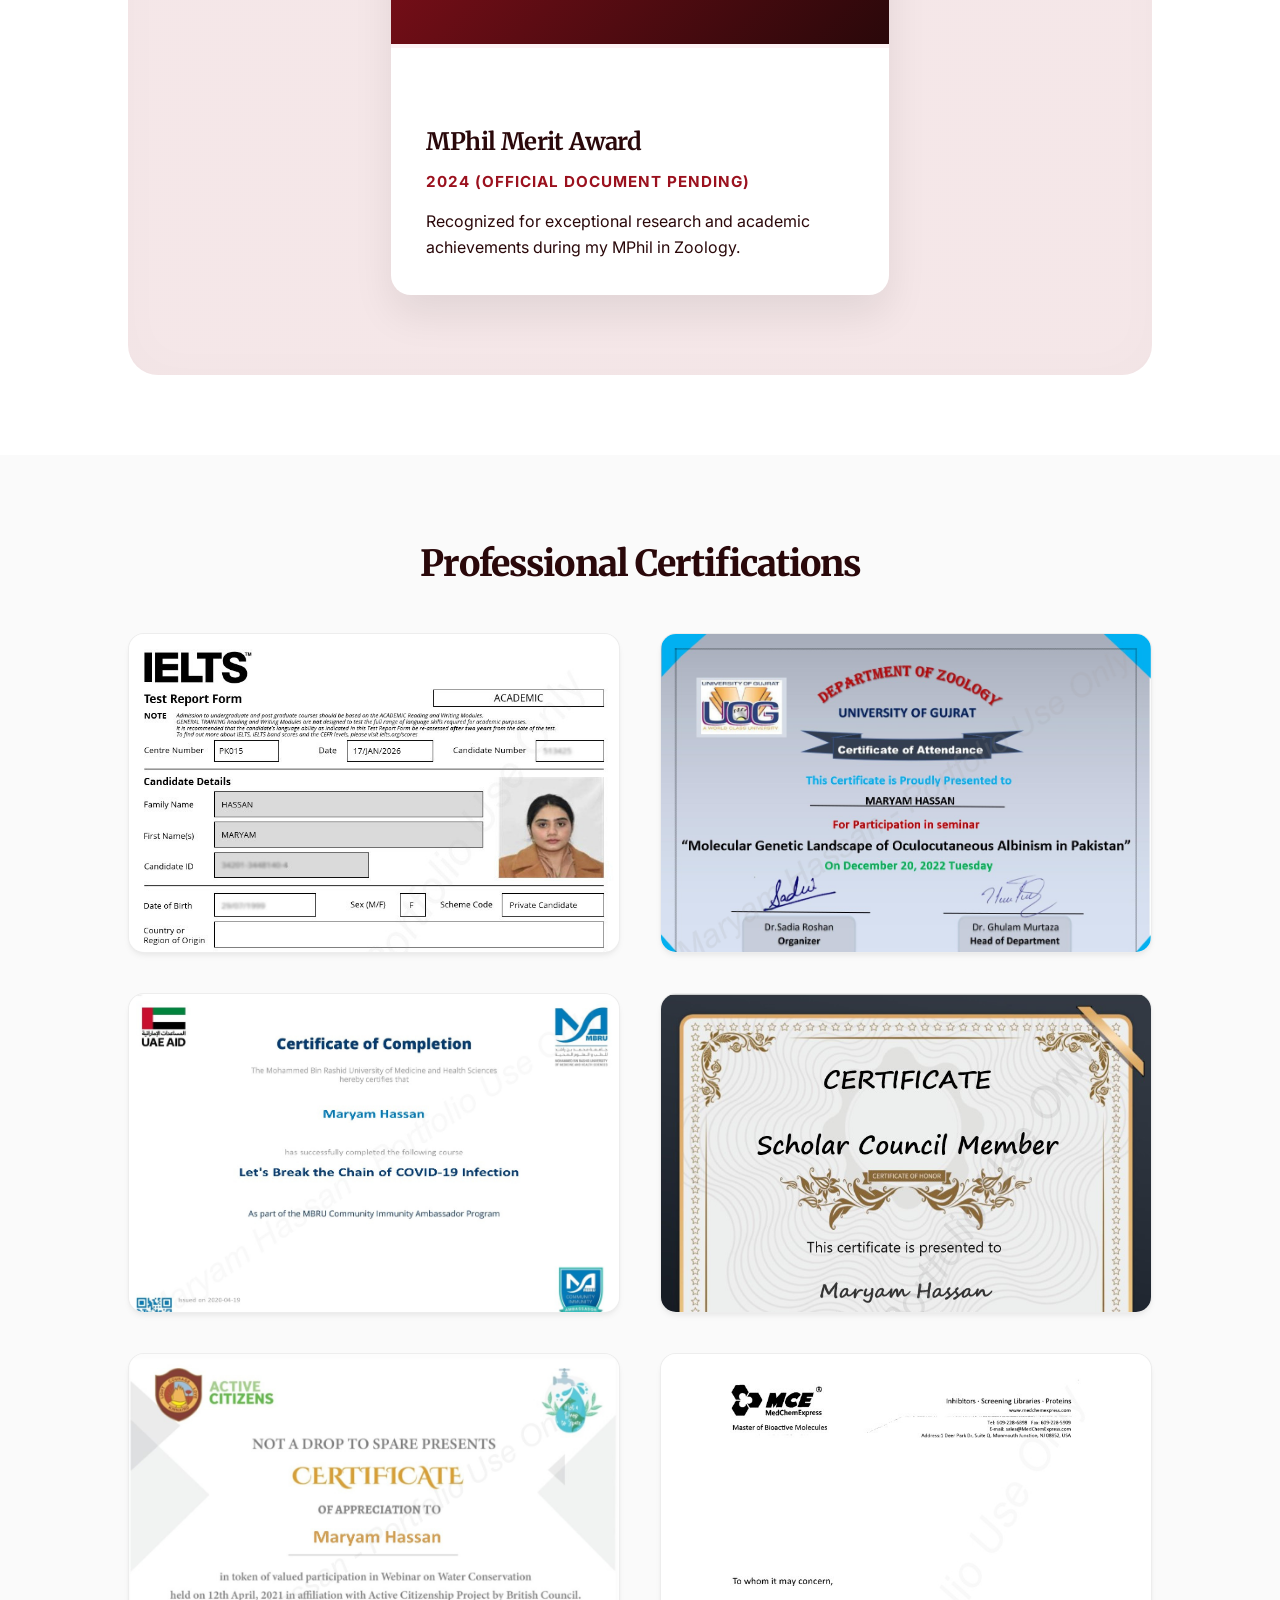
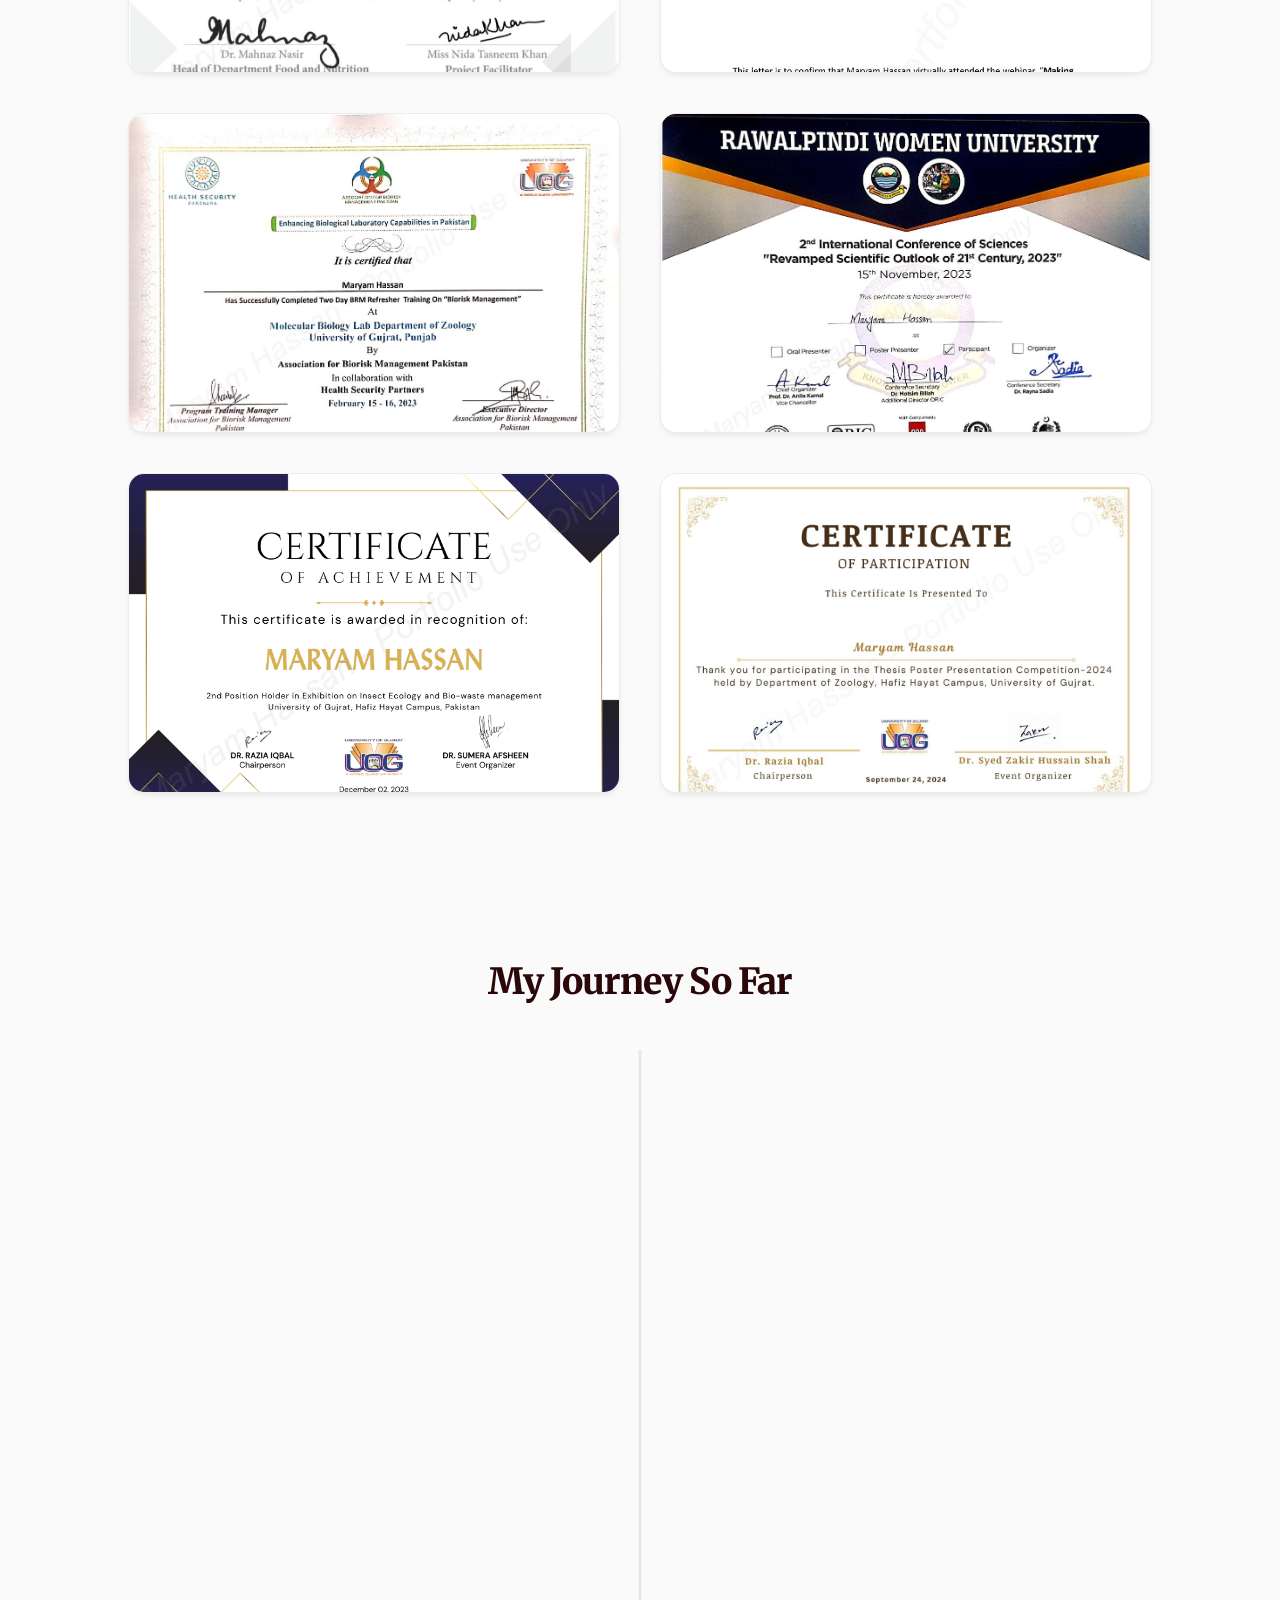
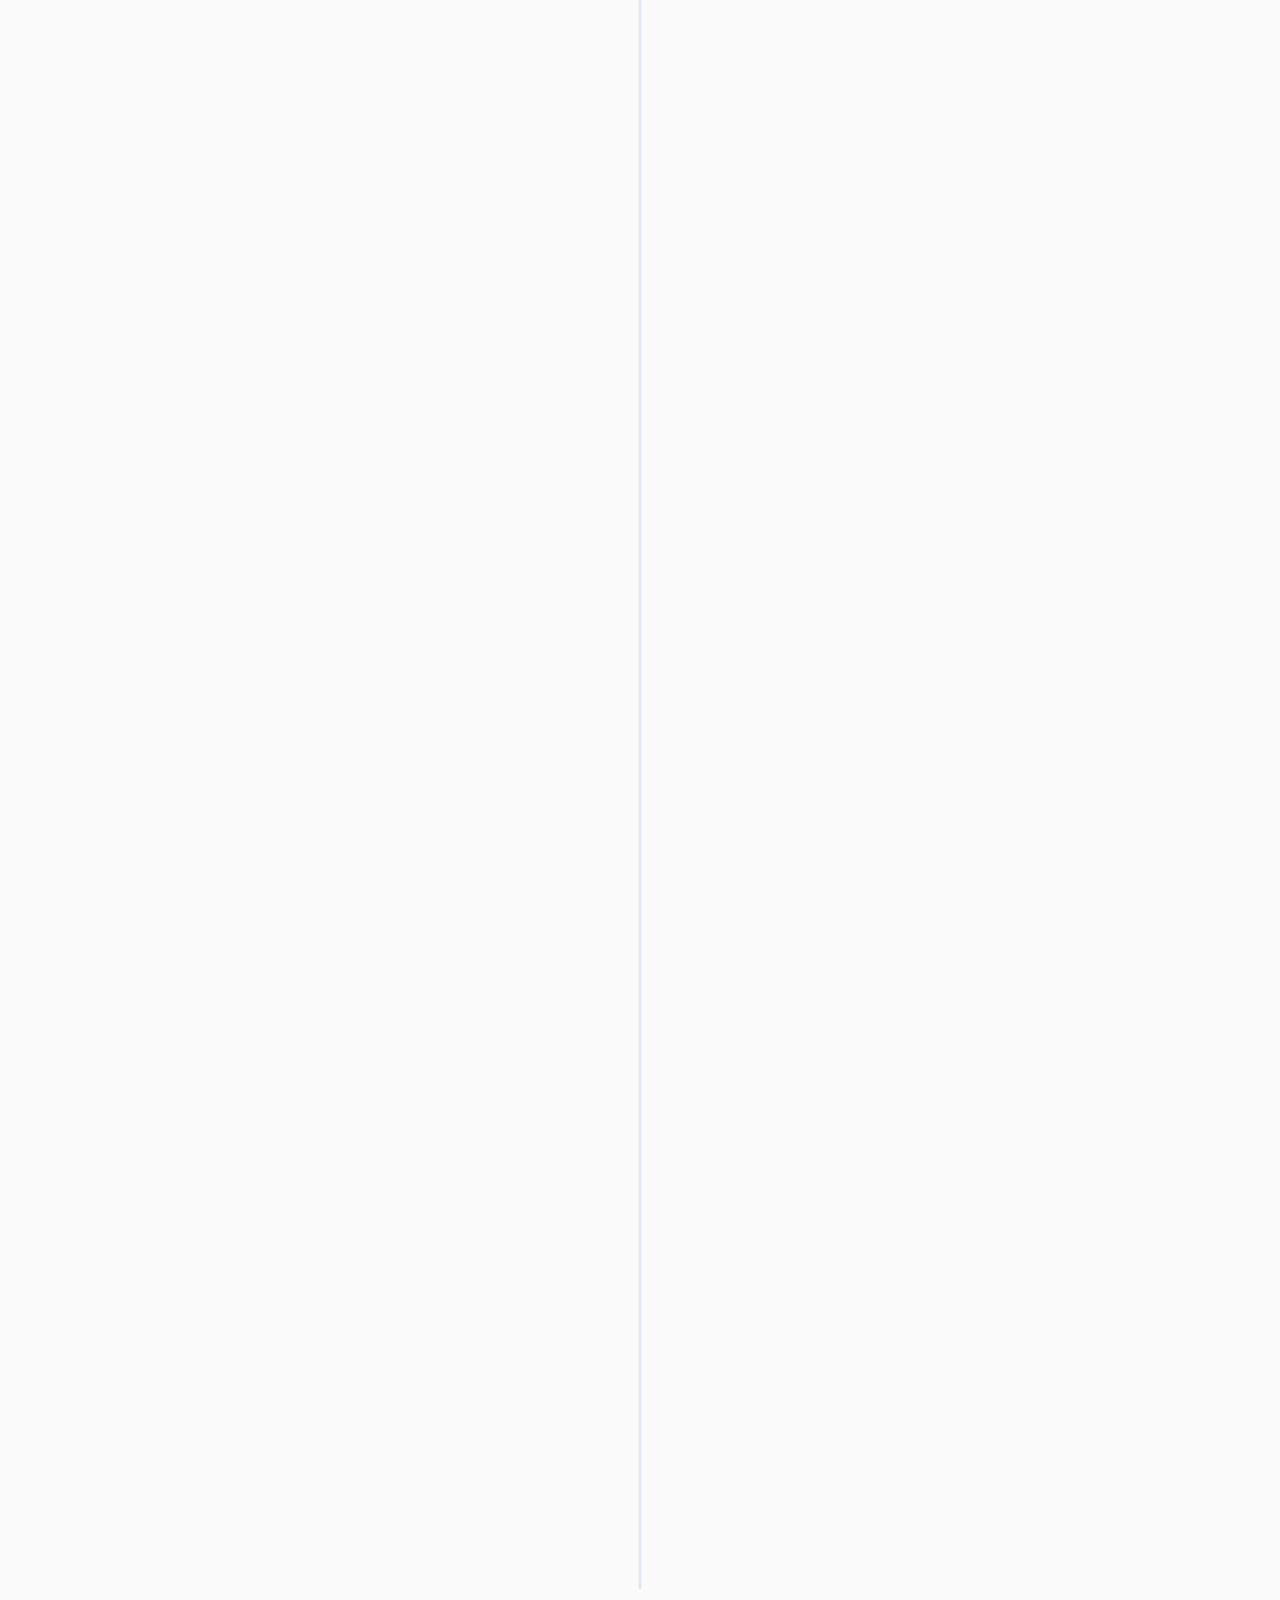
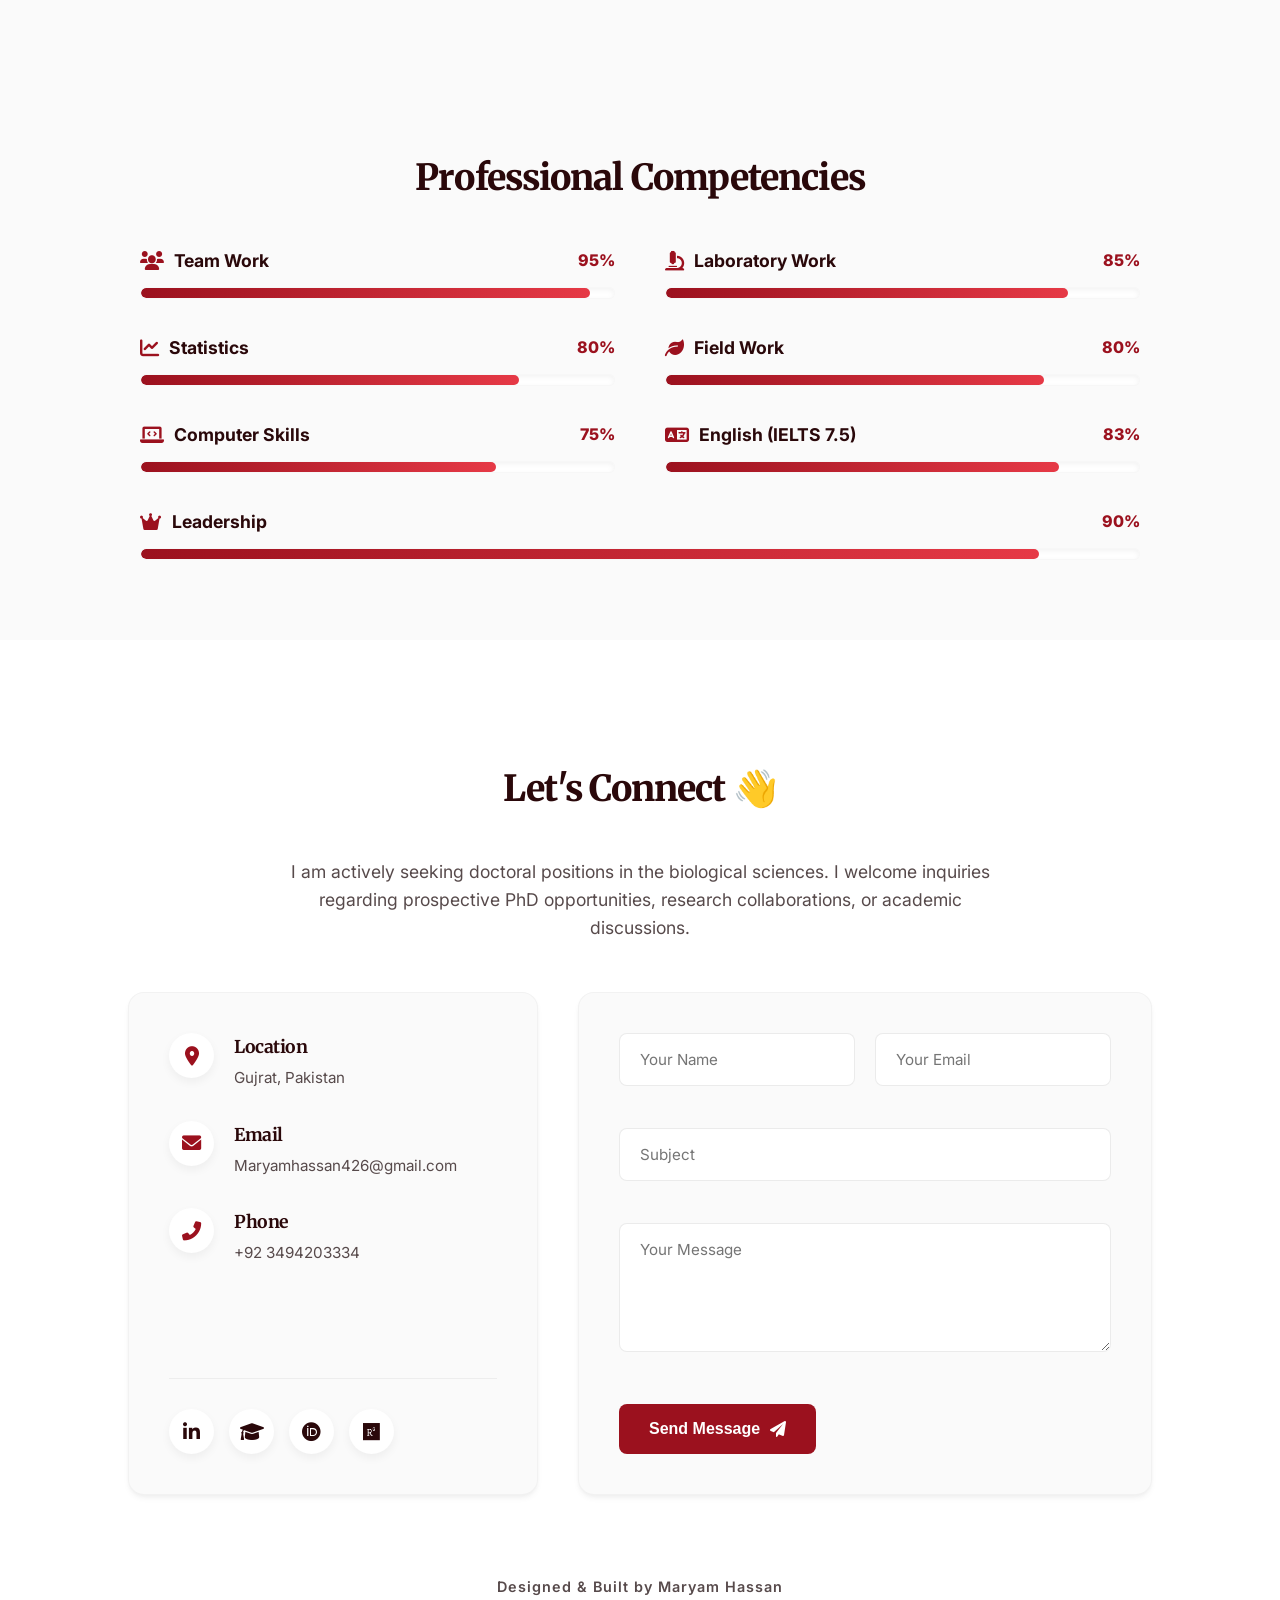
==== commit abc8fcf2: "Update index.html" ====
--- a/index.html
+++ b/index.html
@@ -17,13 +17,13 @@
     <meta property="og:type" content="website">
     <meta property="og:title" content="Maryam Hassan | Biological Researcher Portfolio">
     <meta property="og:description" content="MPhil Biological Researcher specializing in animal physiology, histology, and toxicological assessments.">
-    <meta property="og:image" content="M1.jpg"> <meta property="og:url" content="https://yourwebsite.com">
+    <meta property="og:image" content="URL.jpeg"> <meta property="og:url" content="https://MHassan-researcher.github.io/Portfolio/">
 
     <meta property="twitter:card" content="summary_large_image">
     <meta property="twitter:url" content="https://MHassan-researcher.github.io/Portfolio/">
-    <meta property="twitter:title" content="Ayesha Saddiqa | Academic Portfolio">
+    <meta property="twitter:title" content="Maryam Hassan | Academic Portfolio">
     <meta property="twitter:description" content="Biological Sciences Researcher seeking PhD opportunities. Explore my academic journey, publications, and research projects.">
-    <meta property="twitter:image" content="https://raw.githubusercontent.com/MHassan-researcher/Portfolio/refs/heads/main/M1.JPG">
+    <meta property="twitter:image" content="https://raw.githubusercontent.com/MHassan-researcher/Portfolio/refs/heads/main/URL.jpeg">
     
     <link rel="preconnect" href="https://fonts.googleapis.com">
     <link rel="preconnect" href="https://fonts.gstatic.com" crossorigin>
@@ -32,9 +32,9 @@
     <link rel="stylesheet" href="style.css">
     <link rel="stylesheet" href="https://cdnjs.cloudflare.com/ajax/libs/font-awesome/6.0.0/css/all.min.css">
 
-    <meta property="og:image" content="https://raw.githubusercontent.com/MHassan-researcher/Portfolio/refs/heads/main/M1.JPG">
-    <meta property="twitter:image" content="https://raw.githubusercontent.com/MHassan-researcher/Portfolio/refs/heads/main/M1.JPG">
-    <link rel="image_src" href="https://raw.githubusercontent.com/MHassan-researcher/Portfolio/refs/heads/main/M1.JPG">
+    <meta property="og:image" content="https://raw.githubusercontent.com/MHassan-researcher/Portfolio/refs/heads/main/URL.jpeg">
+    <meta property="twitter:image" content="https://raw.githubusercontent.com/MHassan-researcher/Portfolio/refs/heads/main/URL.jpeg">
+    <link rel="image_src" href="https://raw.githubusercontent.com/MHassan-researcher/Portfolio/refs/heads/main/URL.jpeg">
 
     <link rel="canonical" href="https://MHassan-researcher.github.io/Portfolio/">
 </head>
@@ -228,14 +228,14 @@
                 </article>
 
                 <article class="card pub-card fade-up">
-                    <div style="cursor: default;">
+                   <a href="https://www.openveterinaryjournal.com/?mno=295020" target="_blank" rel="noopener noreferrer">
                         <h3>Ethanolic Chicory Leaf Extract Enhances Hematological Profile, Gut Microbiota, and Intestinal Morphology in Rabbits</h3>
                         <p><em>Open Veterinary Journal</em>, (2026)</p>
-                        <span class="status-badge pending">Accepted & In Press</span>
-                        <p style="font-size: 0.85rem; margin-top: 15px; font-weight: 600; color: var(--primary);">
-                            <i class="fas fa-file-signature"></i> Official acceptance letter available upon request
-                        </p>
-                    </div>
+                        <span class="status-badge" style="background-color: var(--primary);">Published</span>
+                    </a>
+                    <button class="btn-outline cite-btn" data-citation="Hassan M, Saddiqa A, Iqbal R, Yaseen R, Aftab K. Ethanolic chicory leaf extract enhances hematological profile, gut microbiota, and intestinal morphology in rabbits. Open Vet. J.. 2026; 16(4): 2299-2312. doi:10.5455/OVJ.2026.v16.i4.30." style="margin-top: 20px; padding: 8px 20px; font-size: 0.85rem;">
+                        <i class="fas fa-quote-right"></i> Copy Citation
+                    </button>
                 </article>
 
             </div>
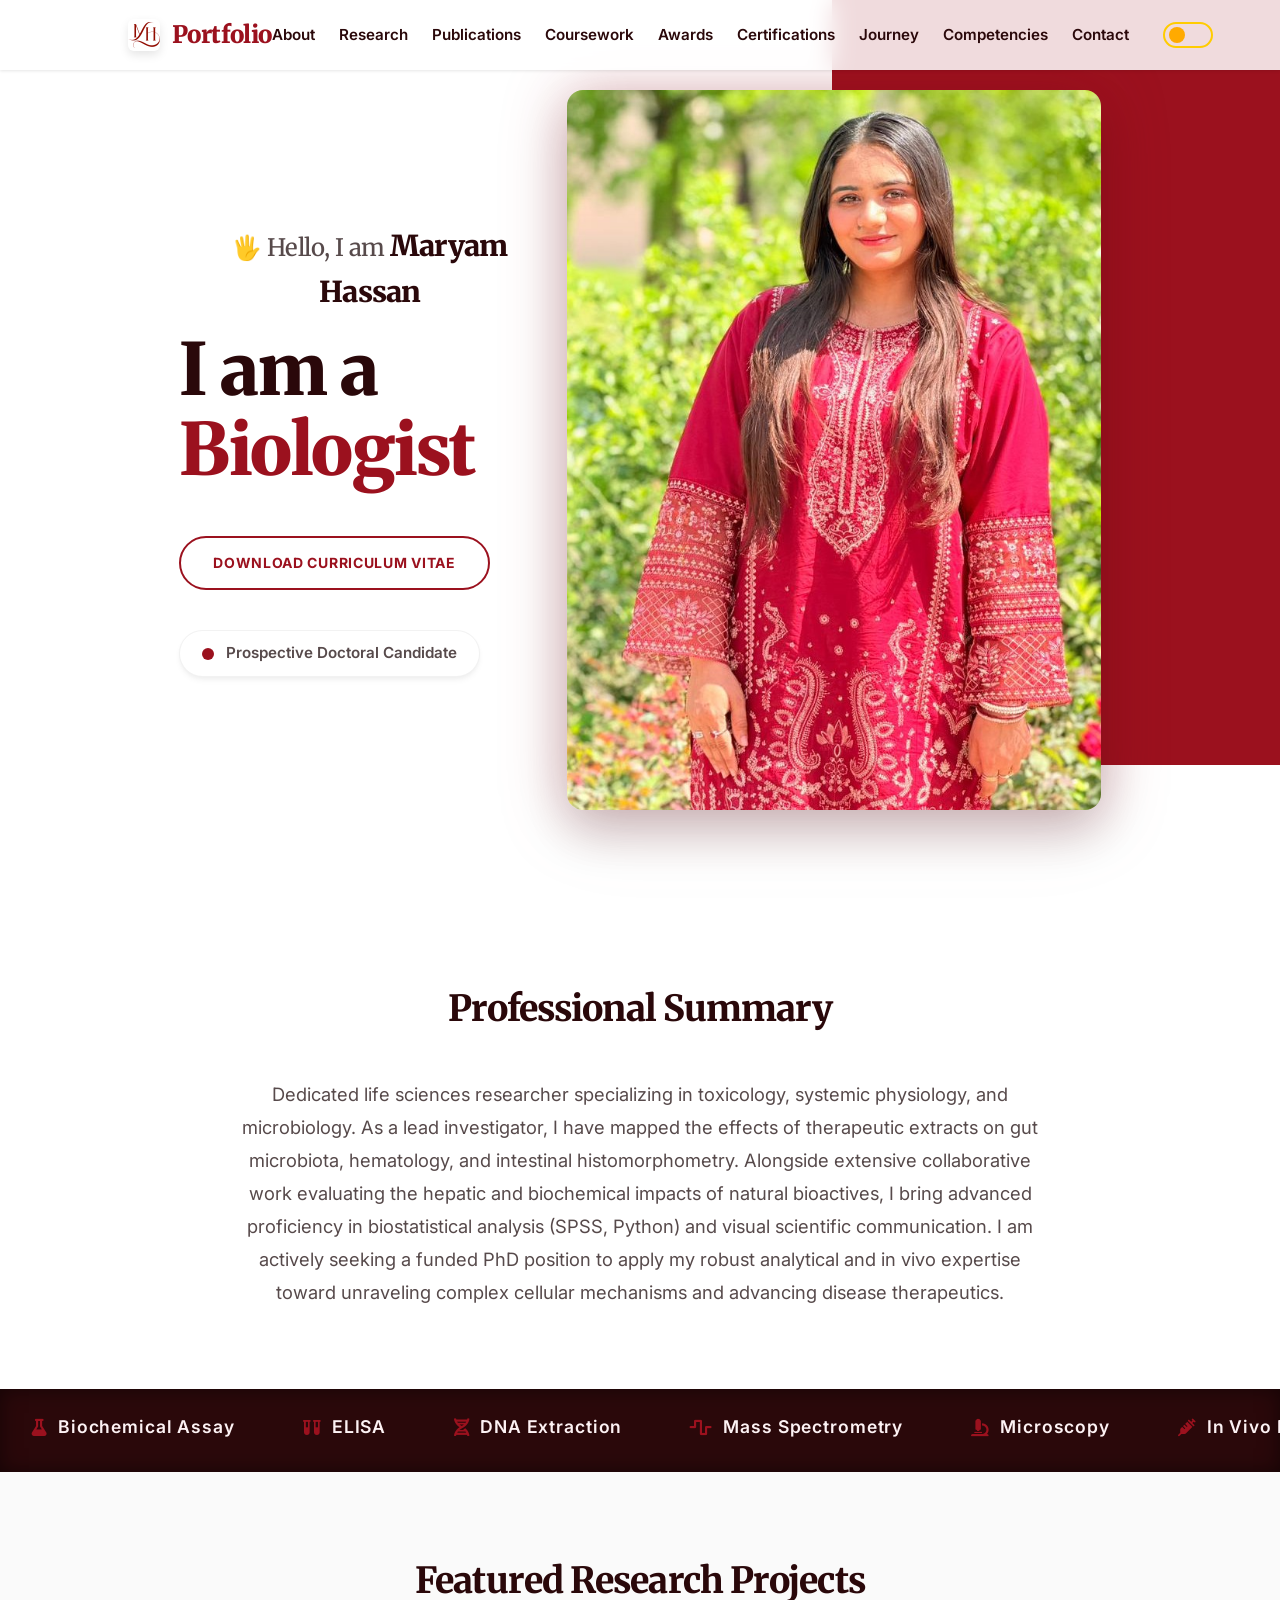
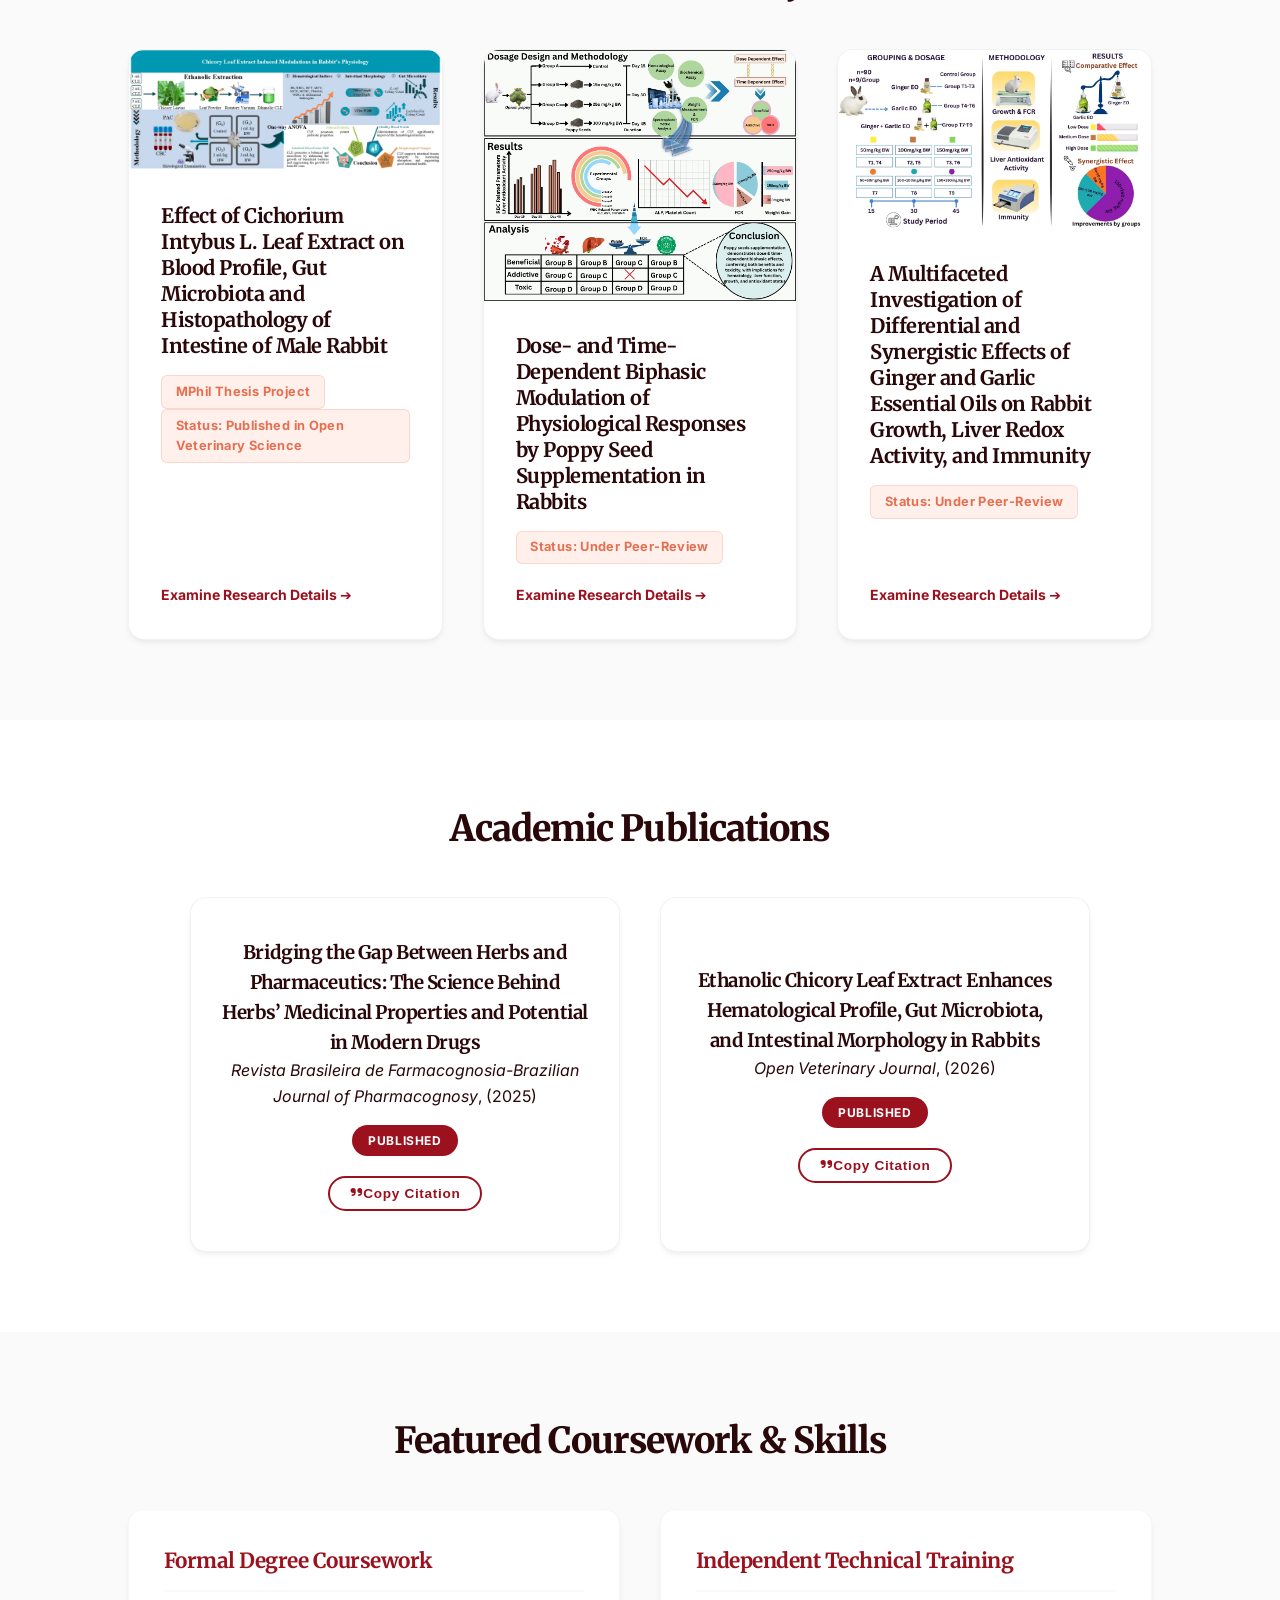
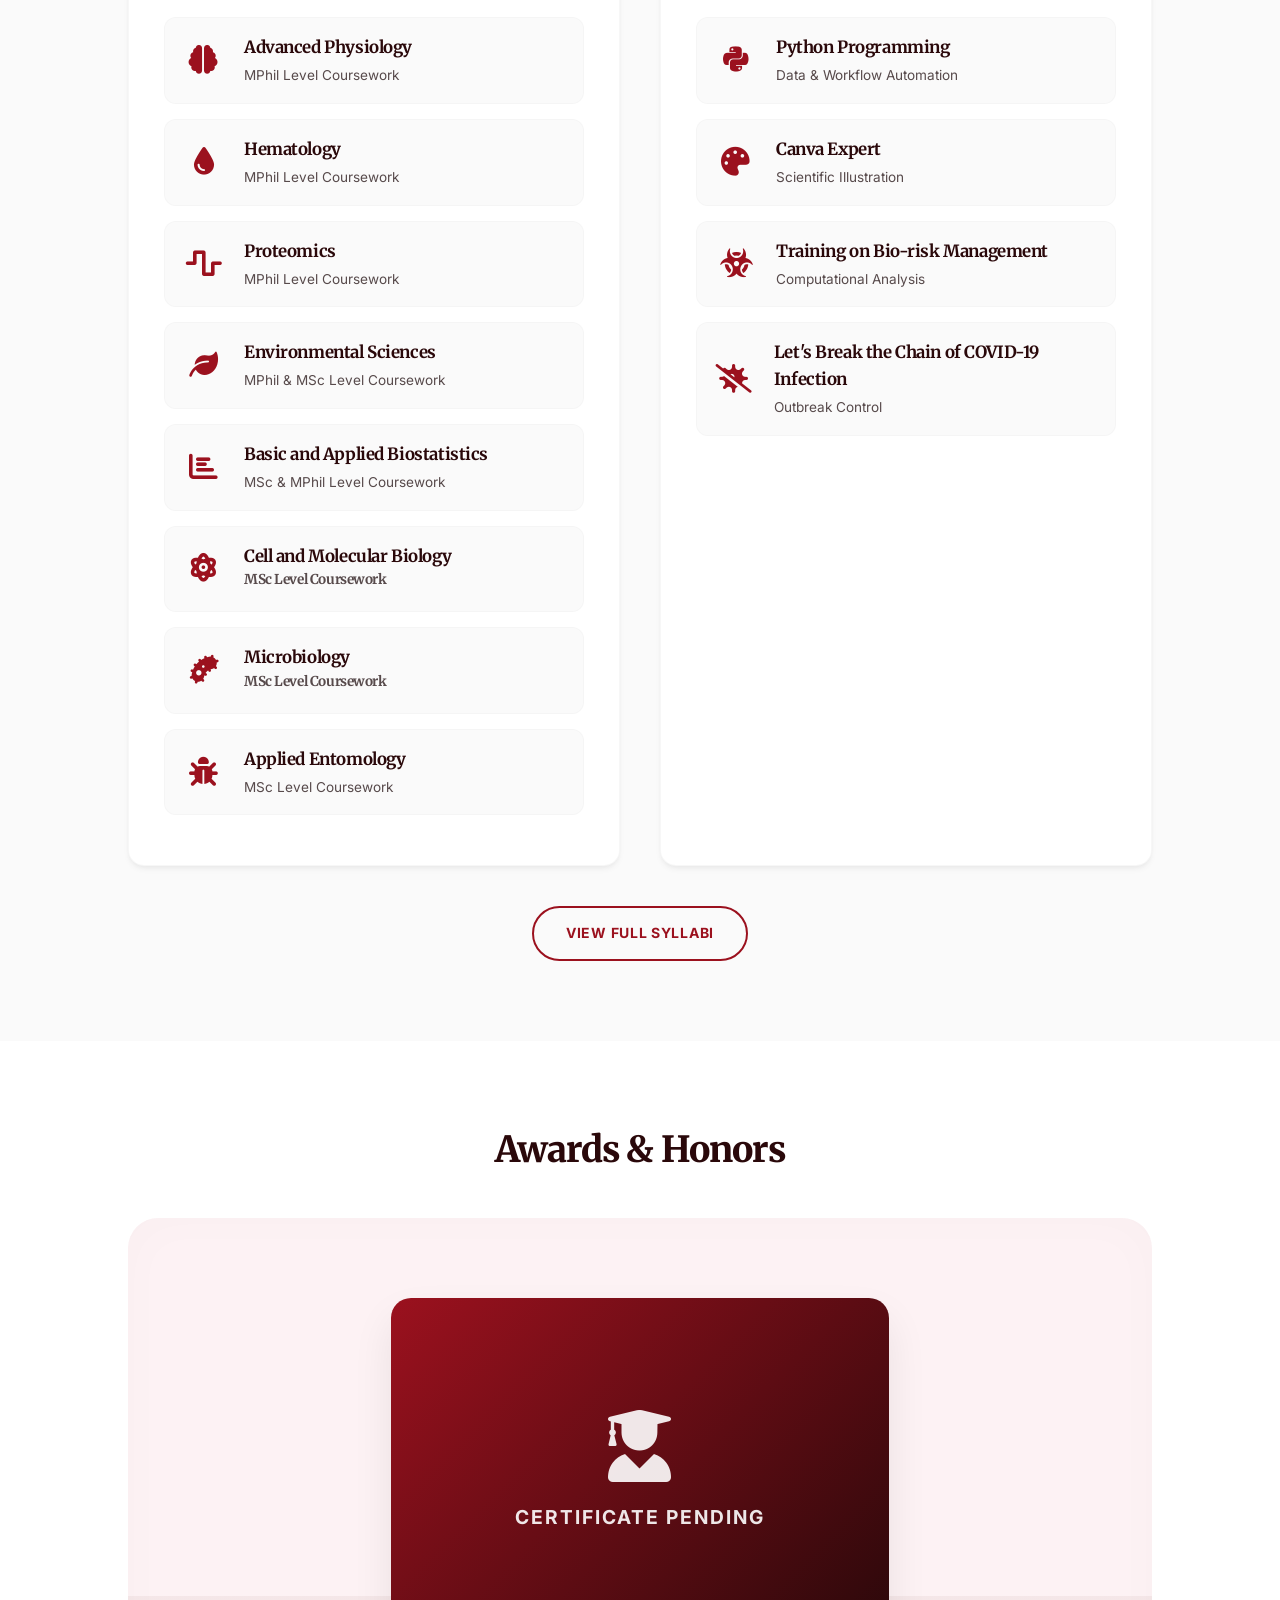
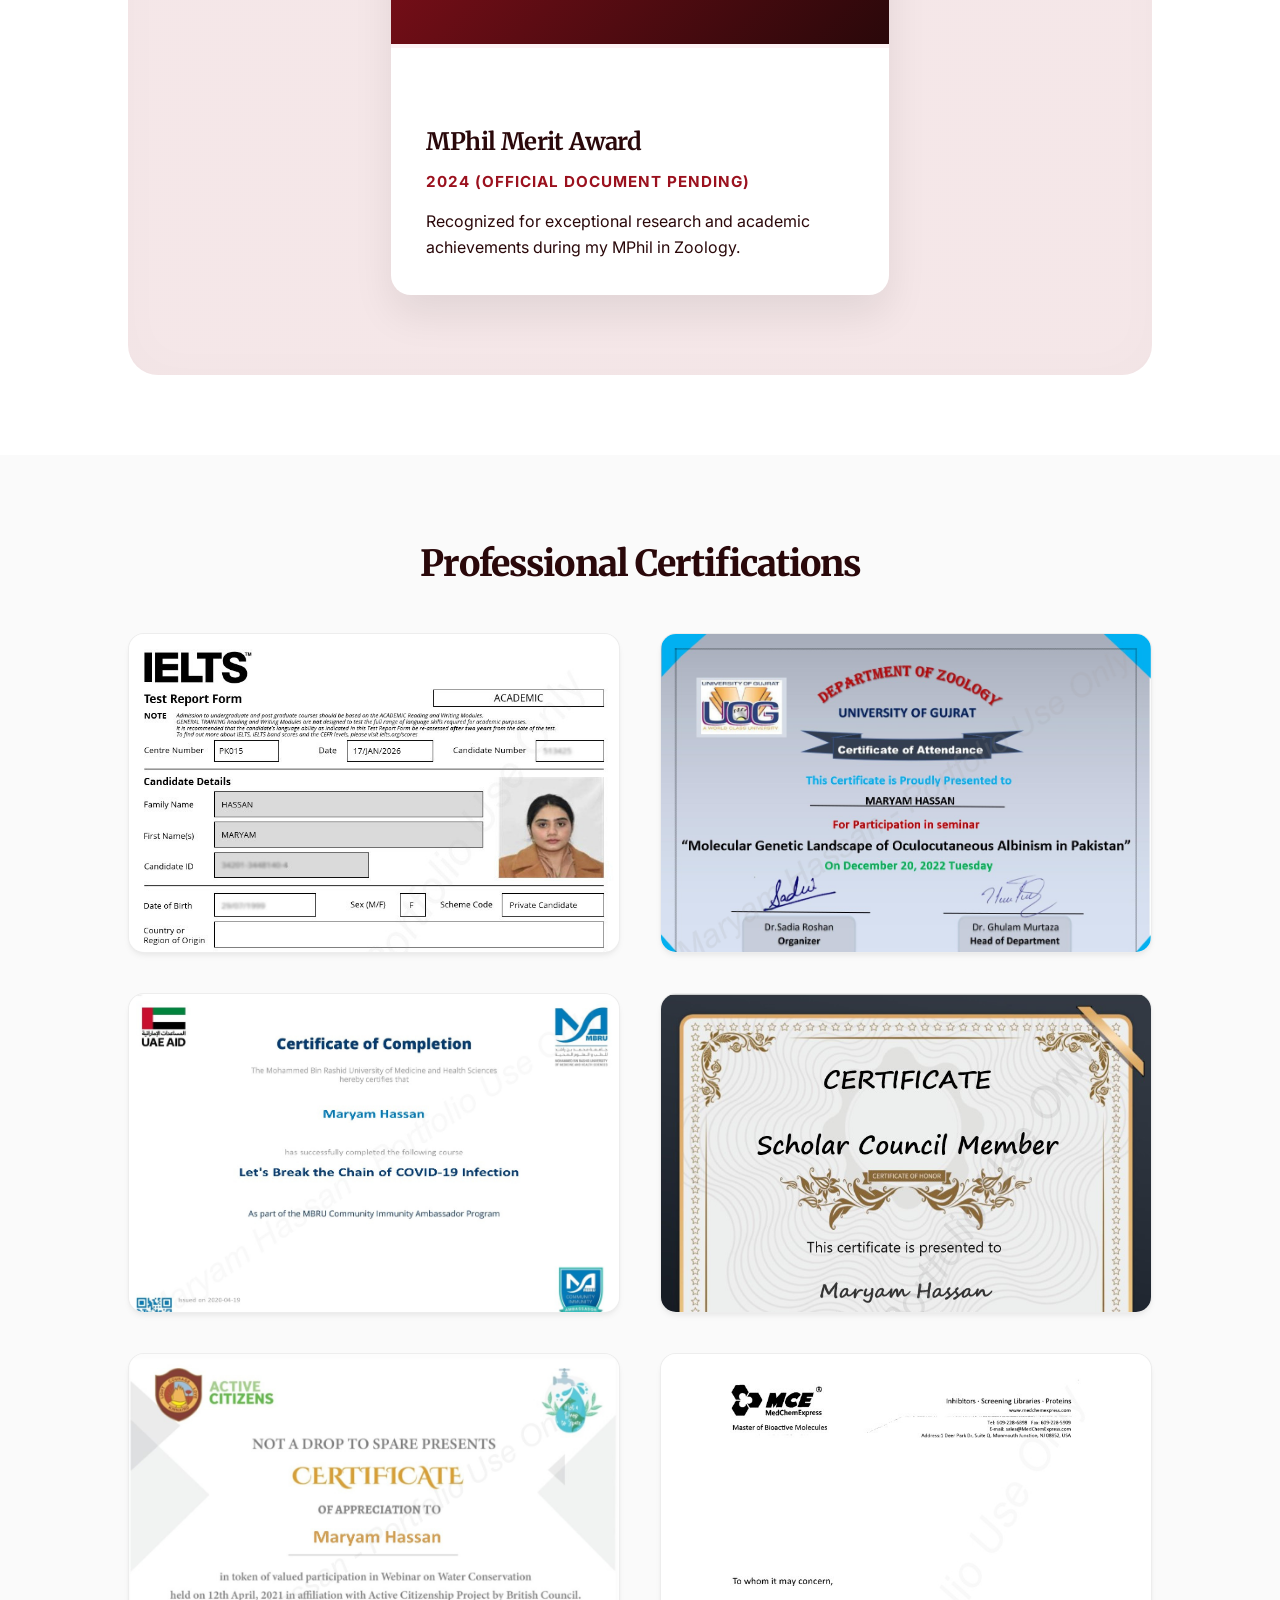
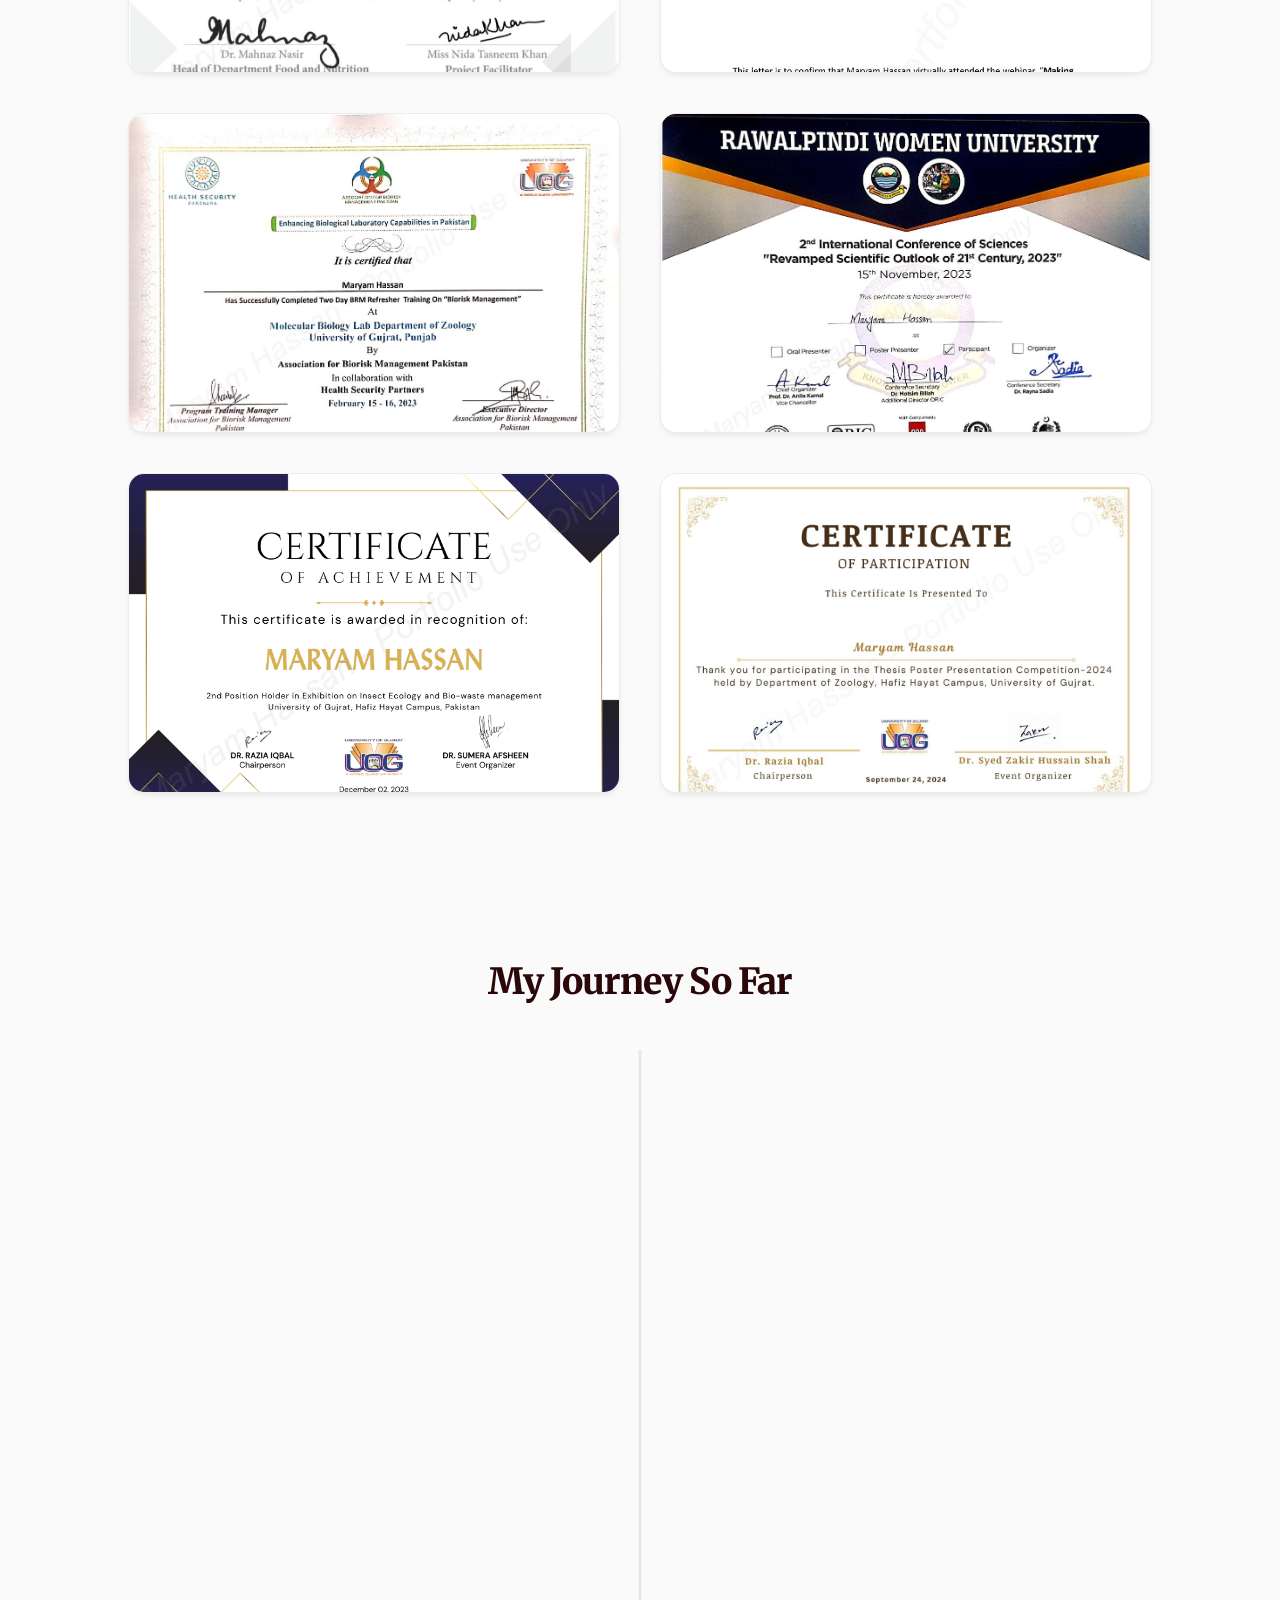
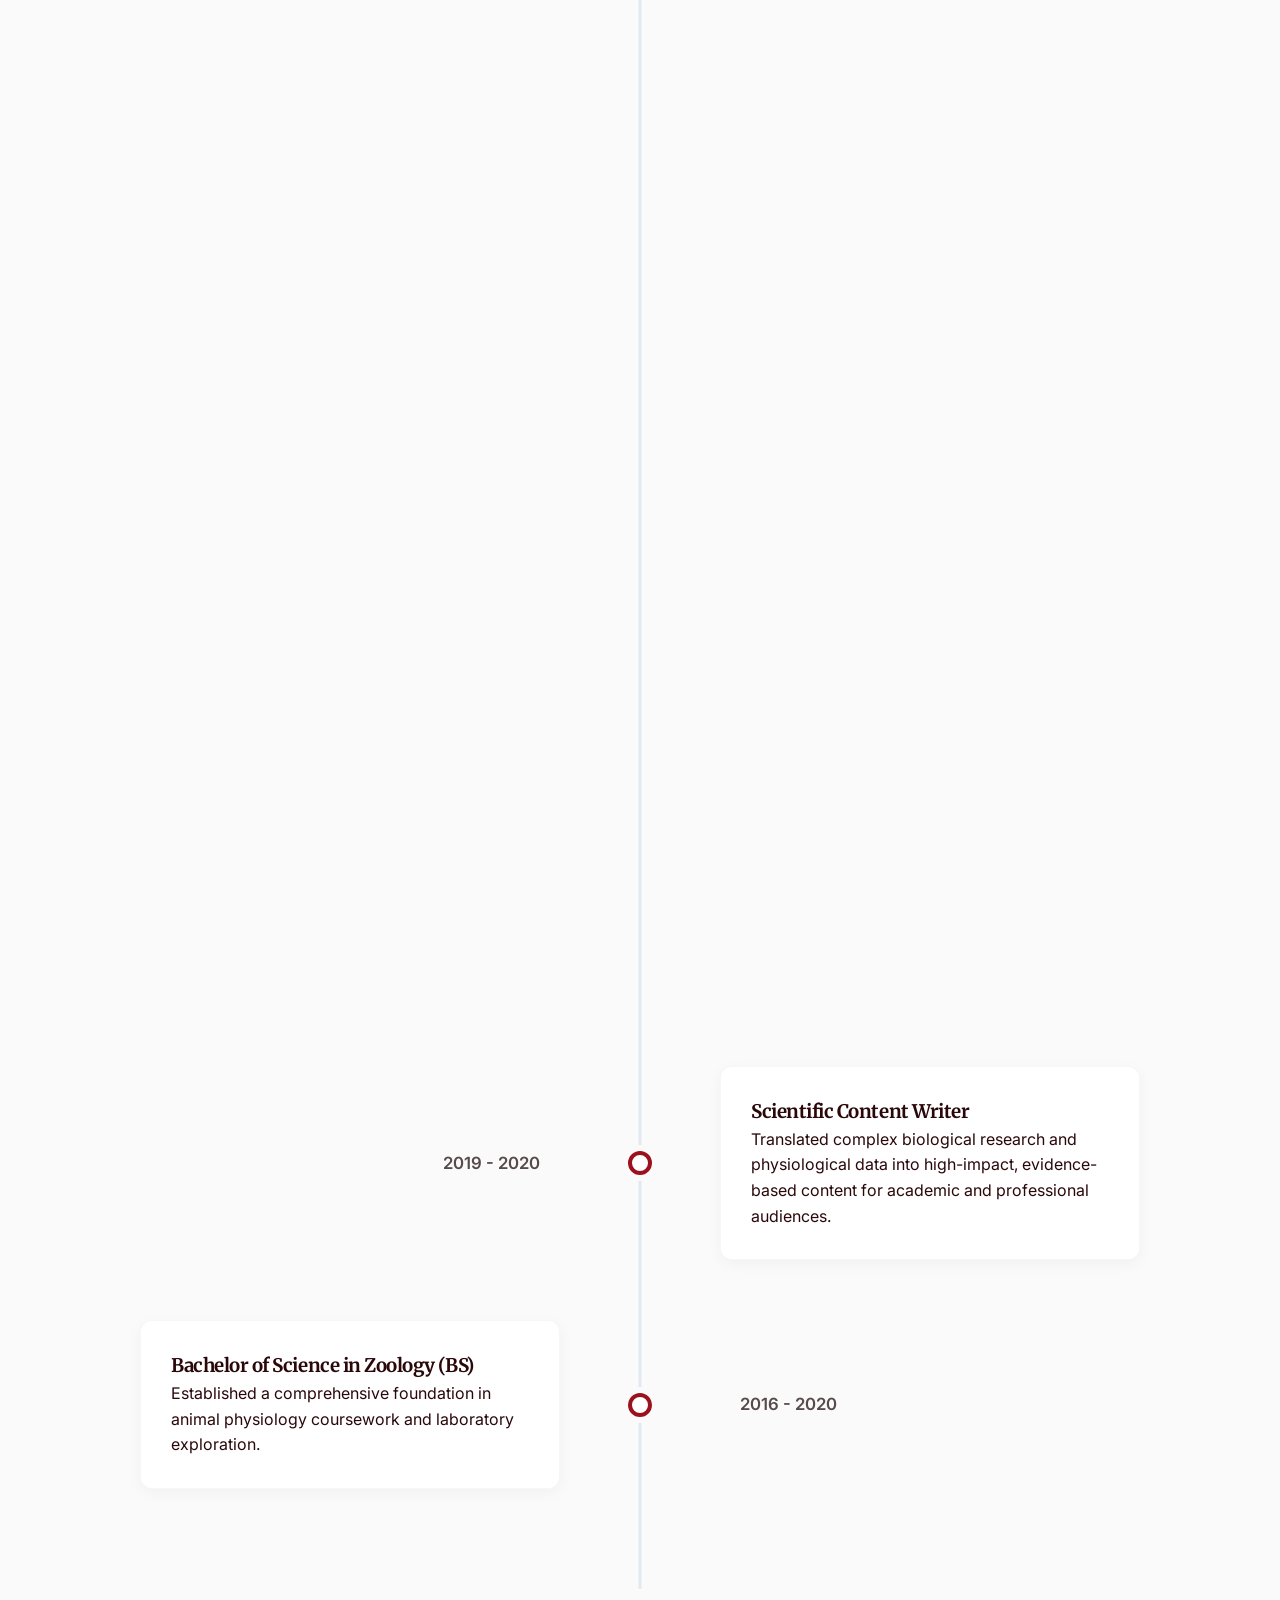
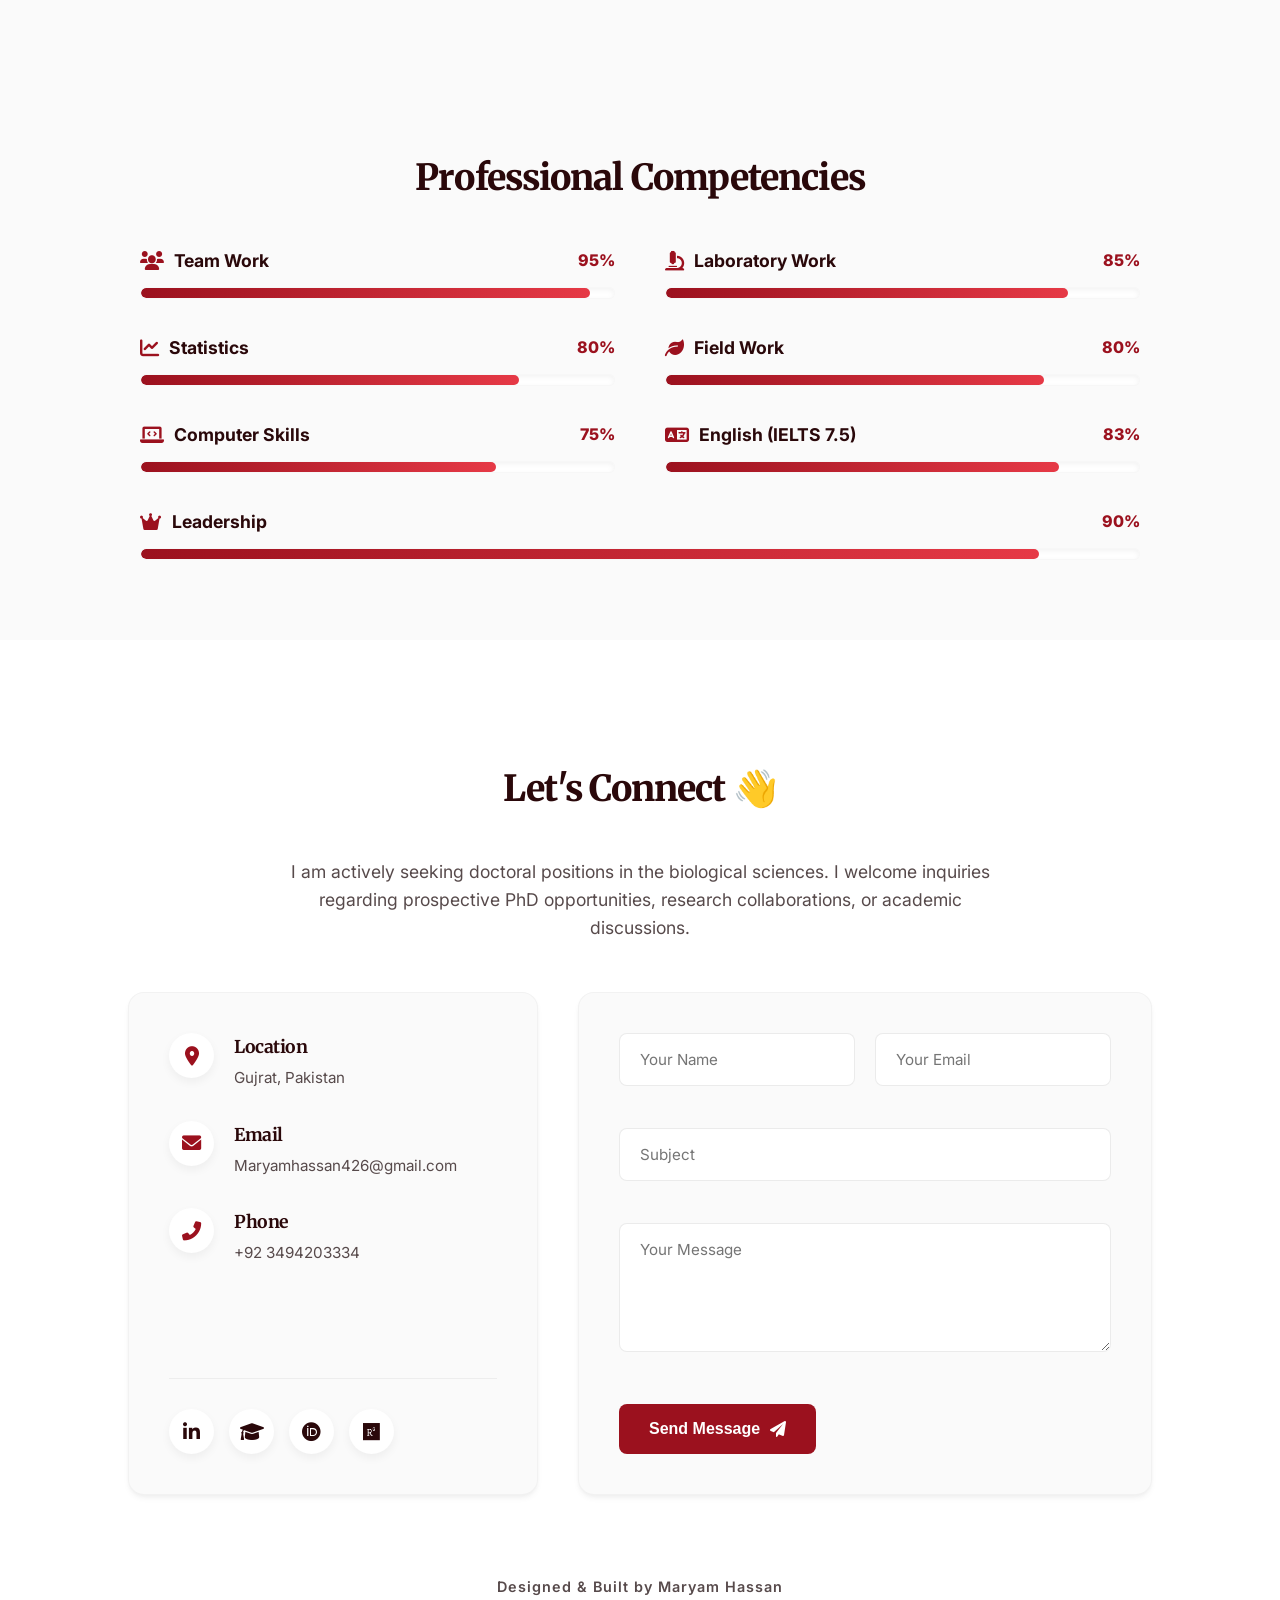
==== commit 954de1ae: "Update index.html" ====
--- a/index.html
+++ b/index.html
@@ -17,7 +17,7 @@
     <meta property="og:type" content="website">
     <meta property="og:title" content="Maryam Hassan | Biological Researcher Portfolio">
     <meta property="og:description" content="MPhil Biological Researcher specializing in animal physiology, histology, and toxicological assessments.">
-    <meta property="og:image" content="URL.jpeg"> <meta property="og:url" content="https://MHassan-researcher.github.io/Portfolio/">
+     <meta property="og:image" content="https://raw.githubusercontent.com/MHassan-researcher/Portfolio/refs/heads/main/URL.jpeg">
 
     <meta property="twitter:card" content="summary_large_image">
     <meta property="twitter:url" content="https://MHassan-researcher.github.io/Portfolio/">
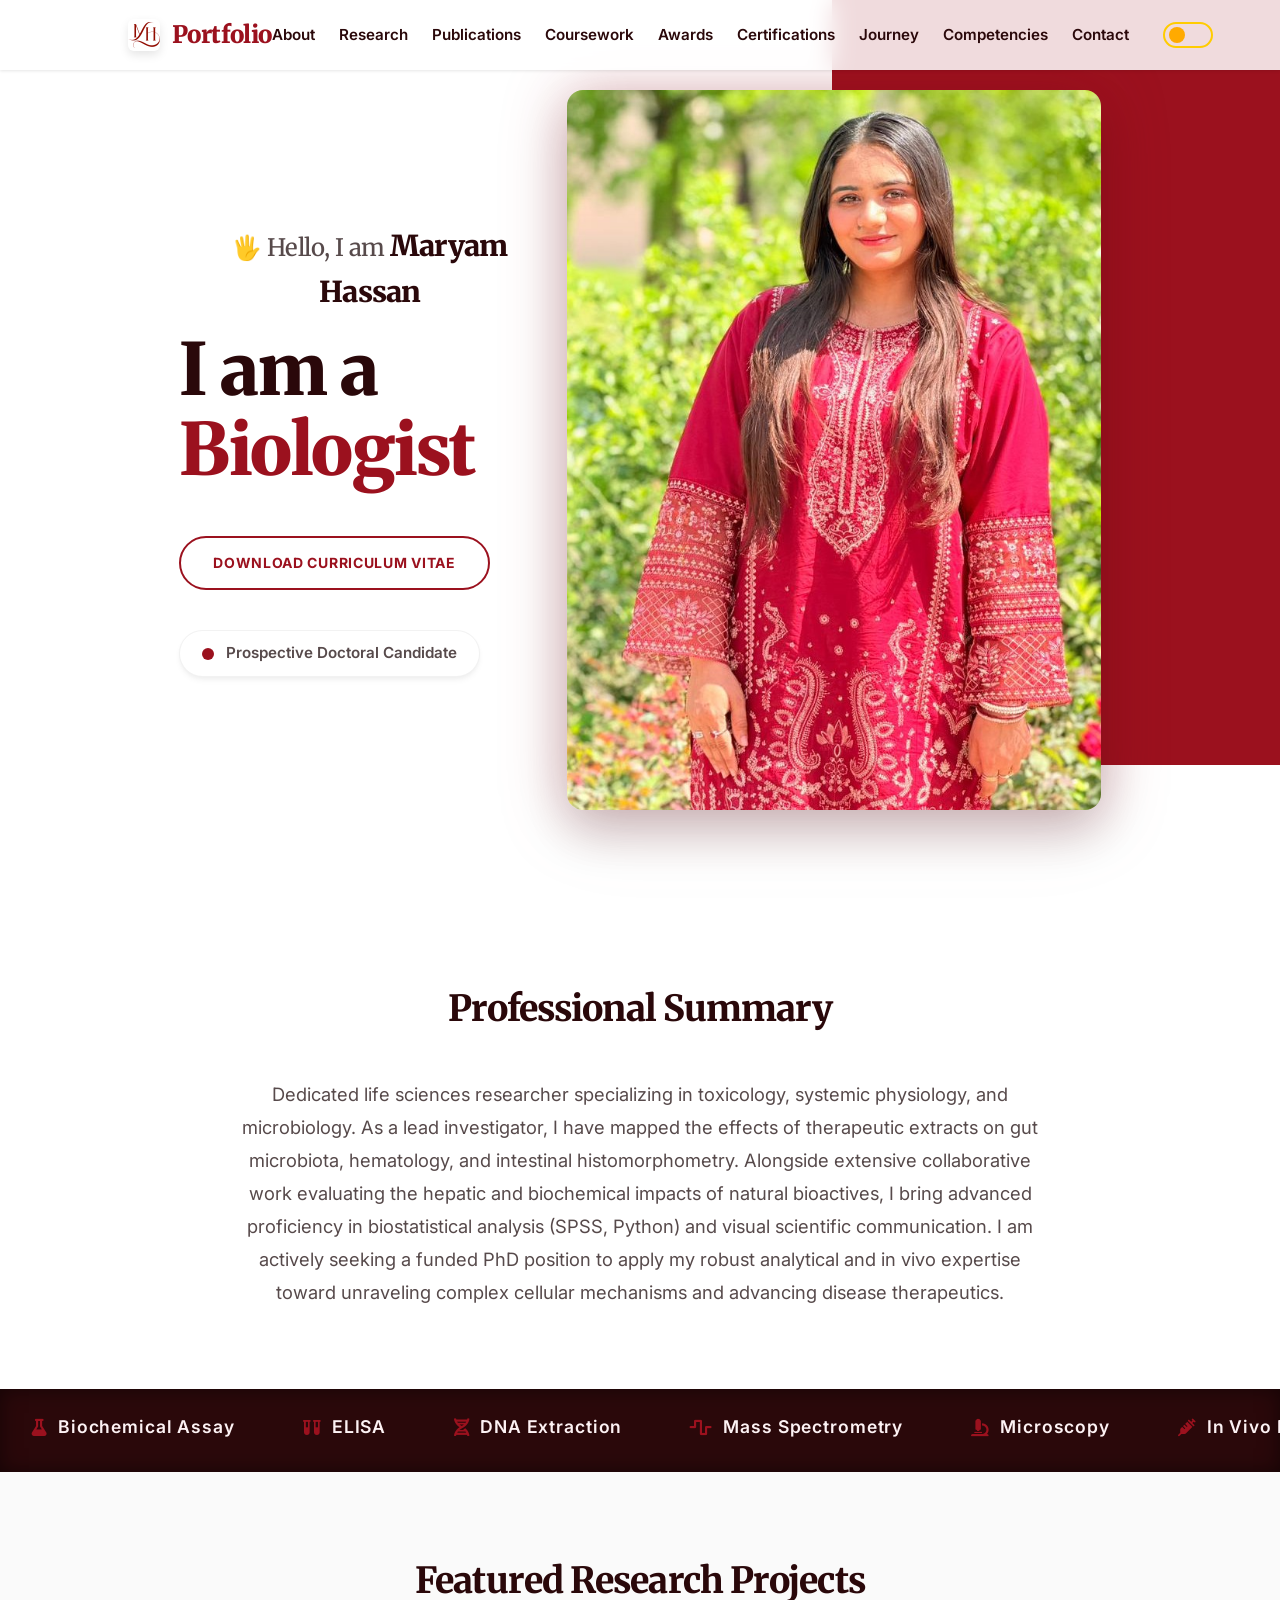
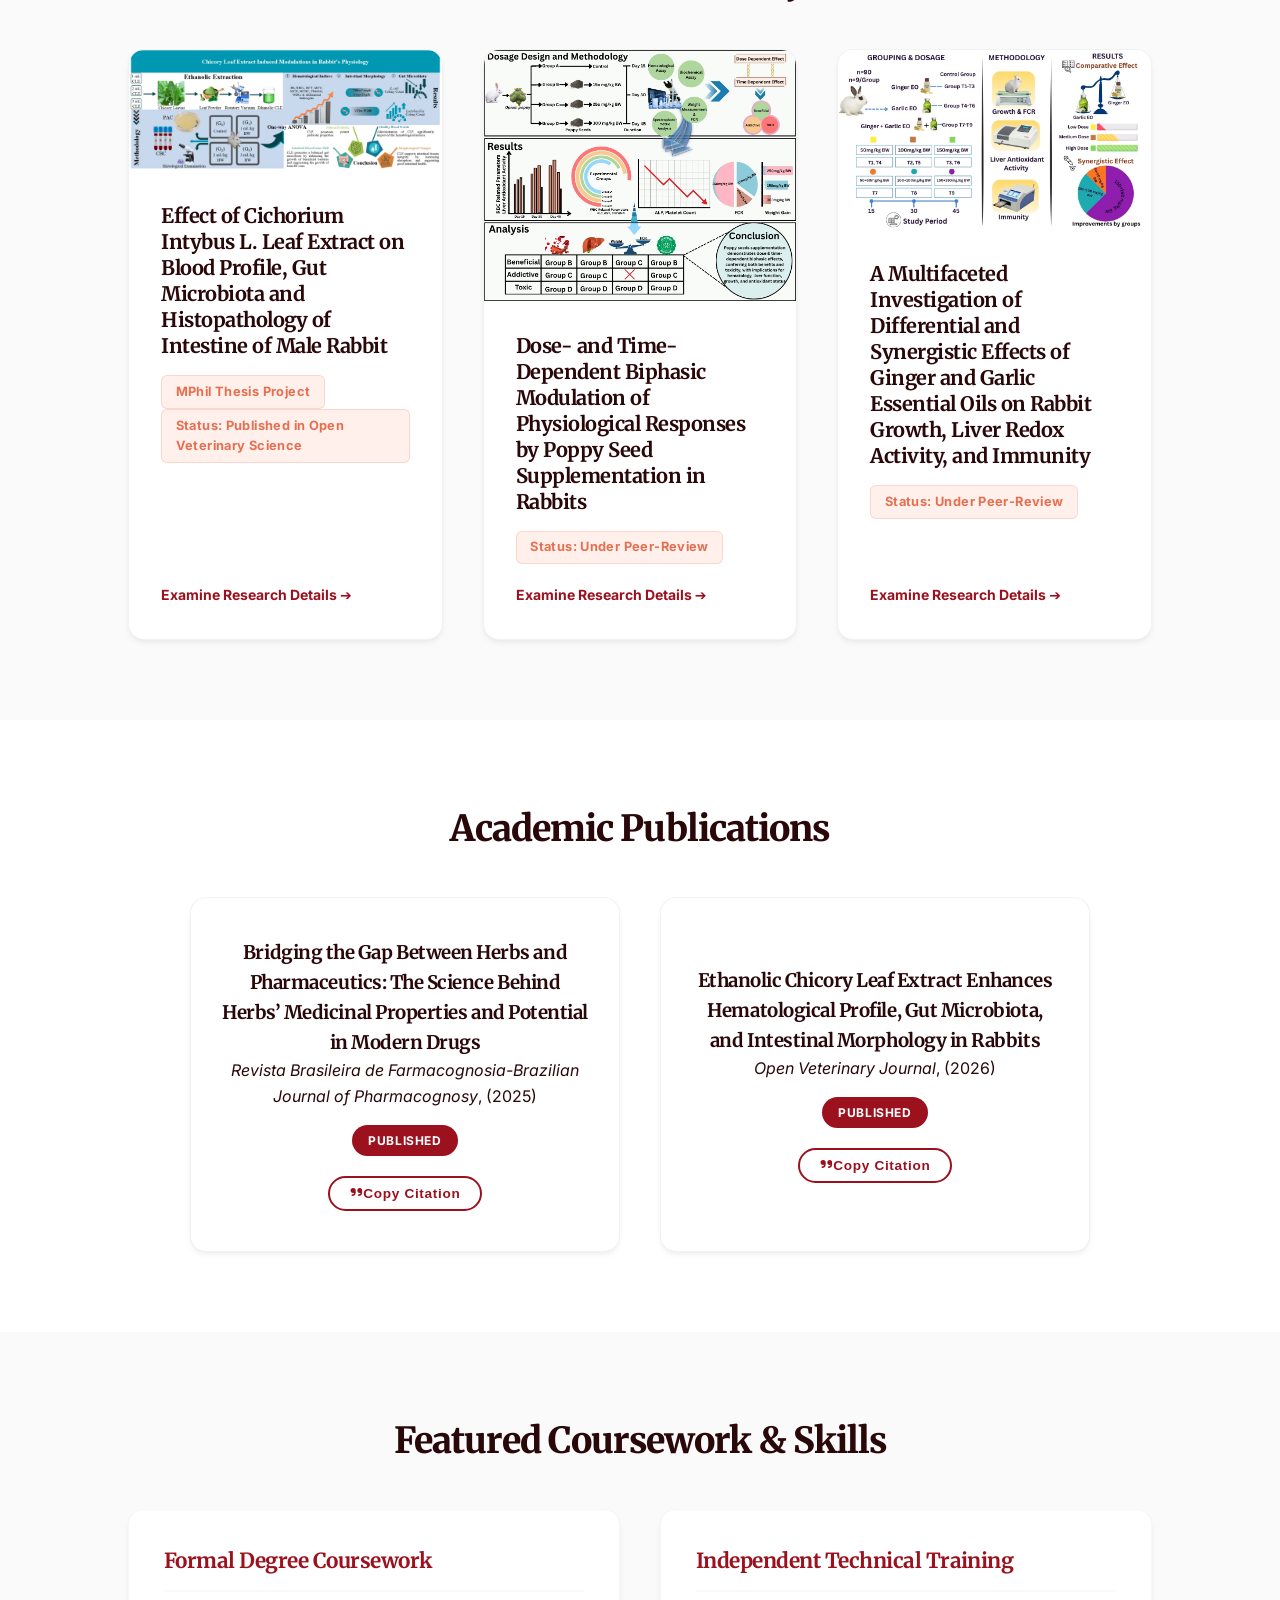
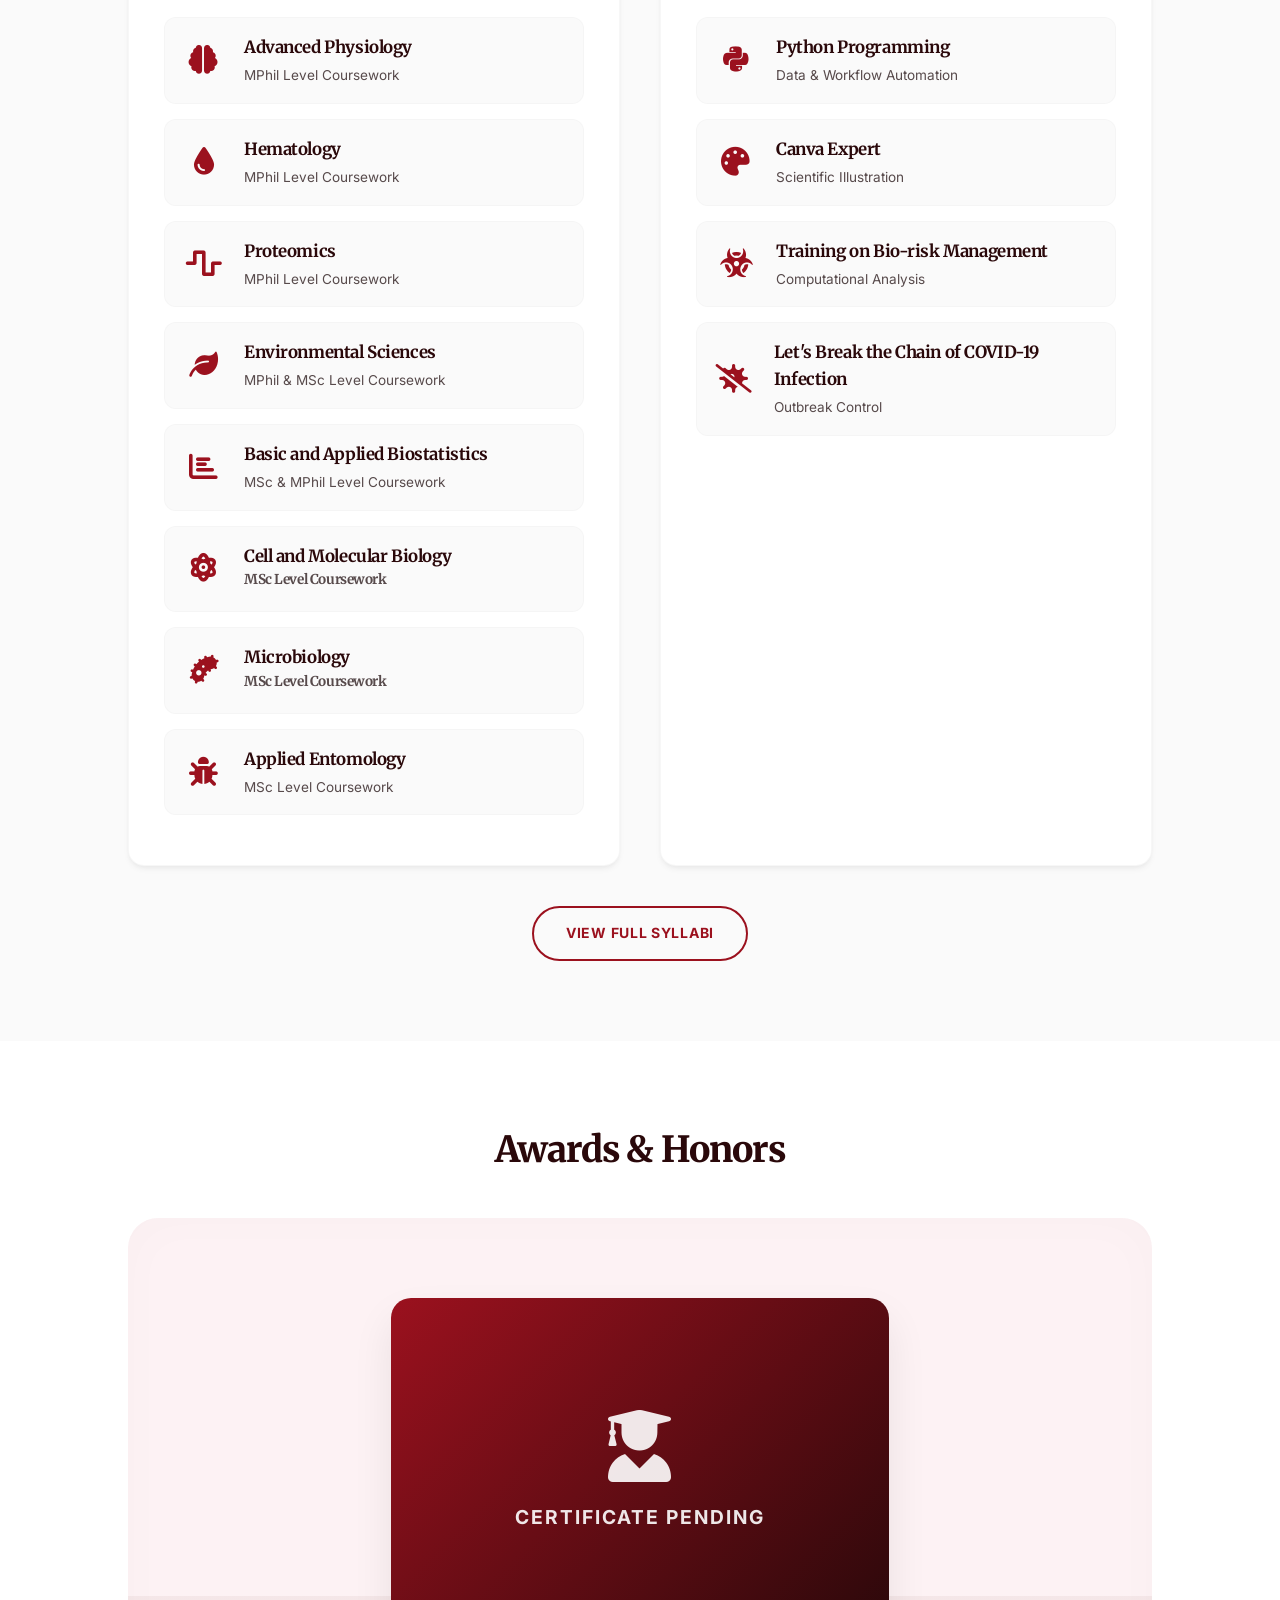
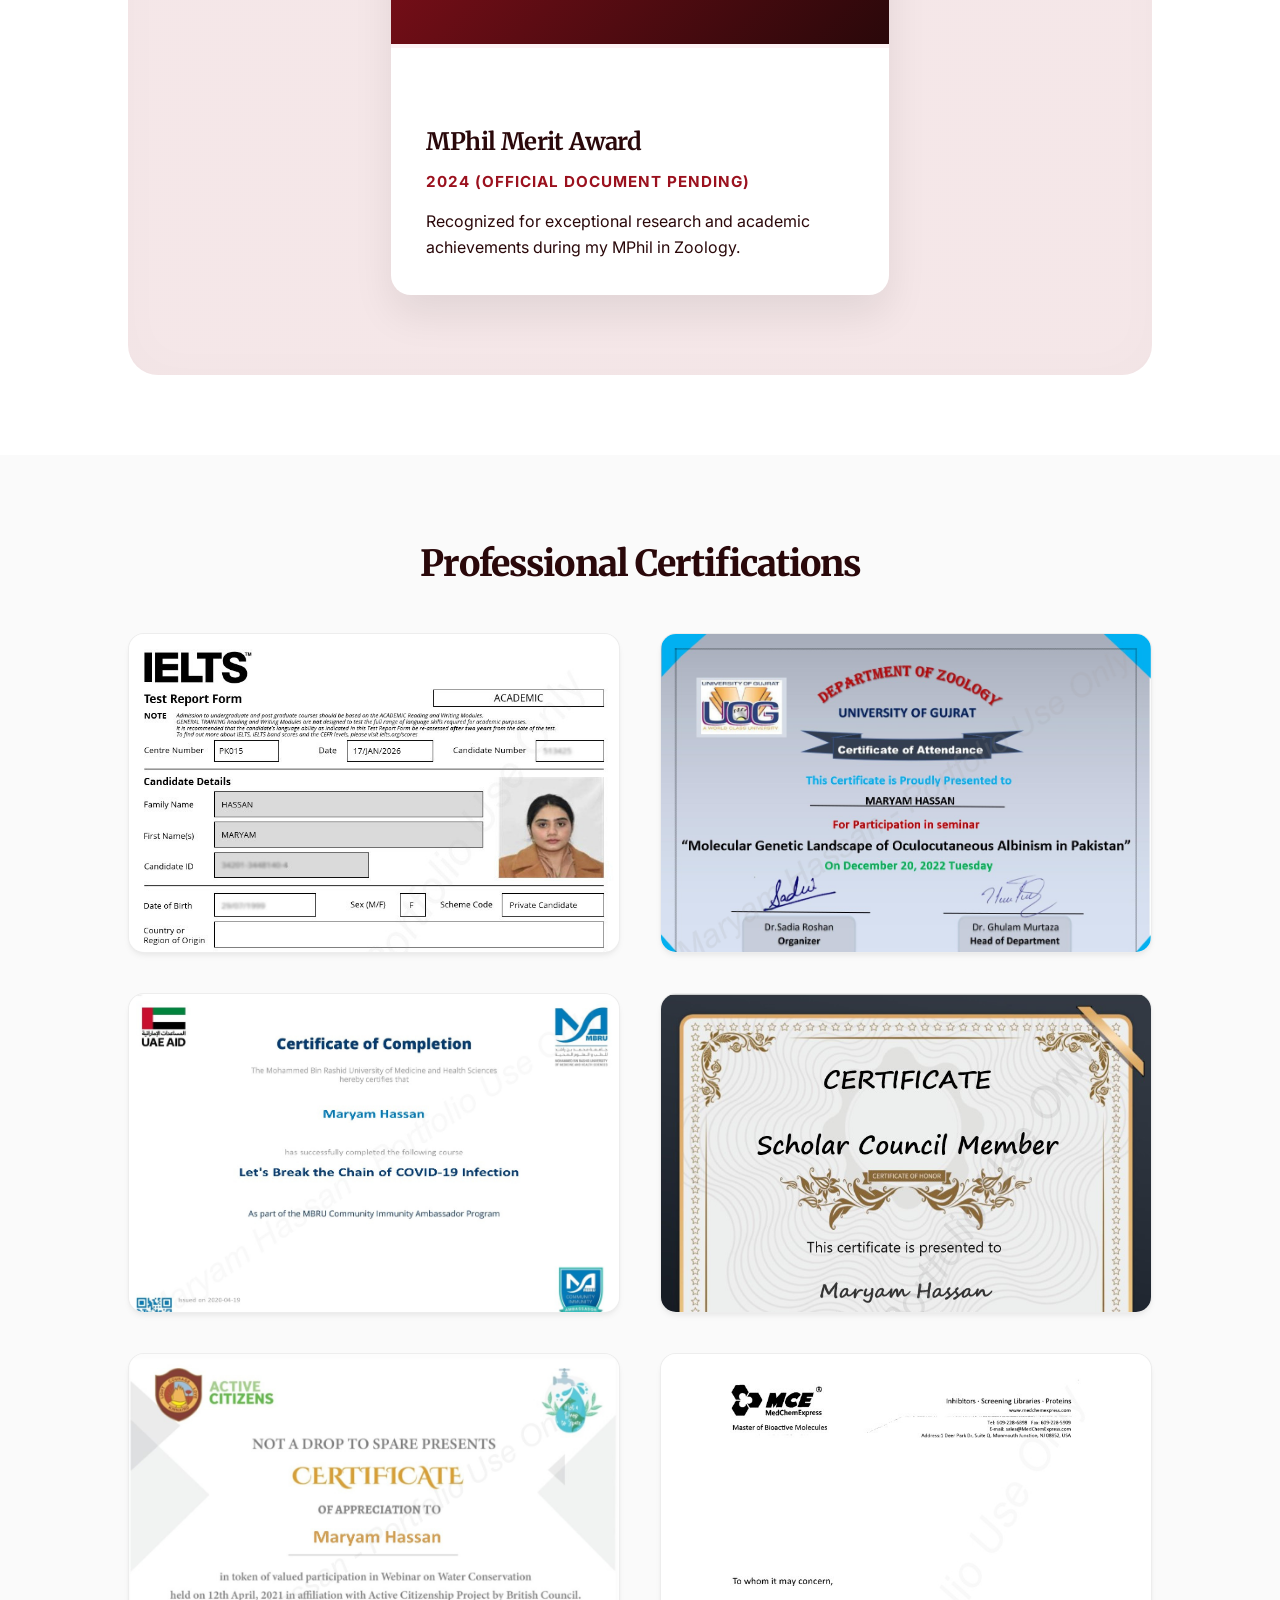
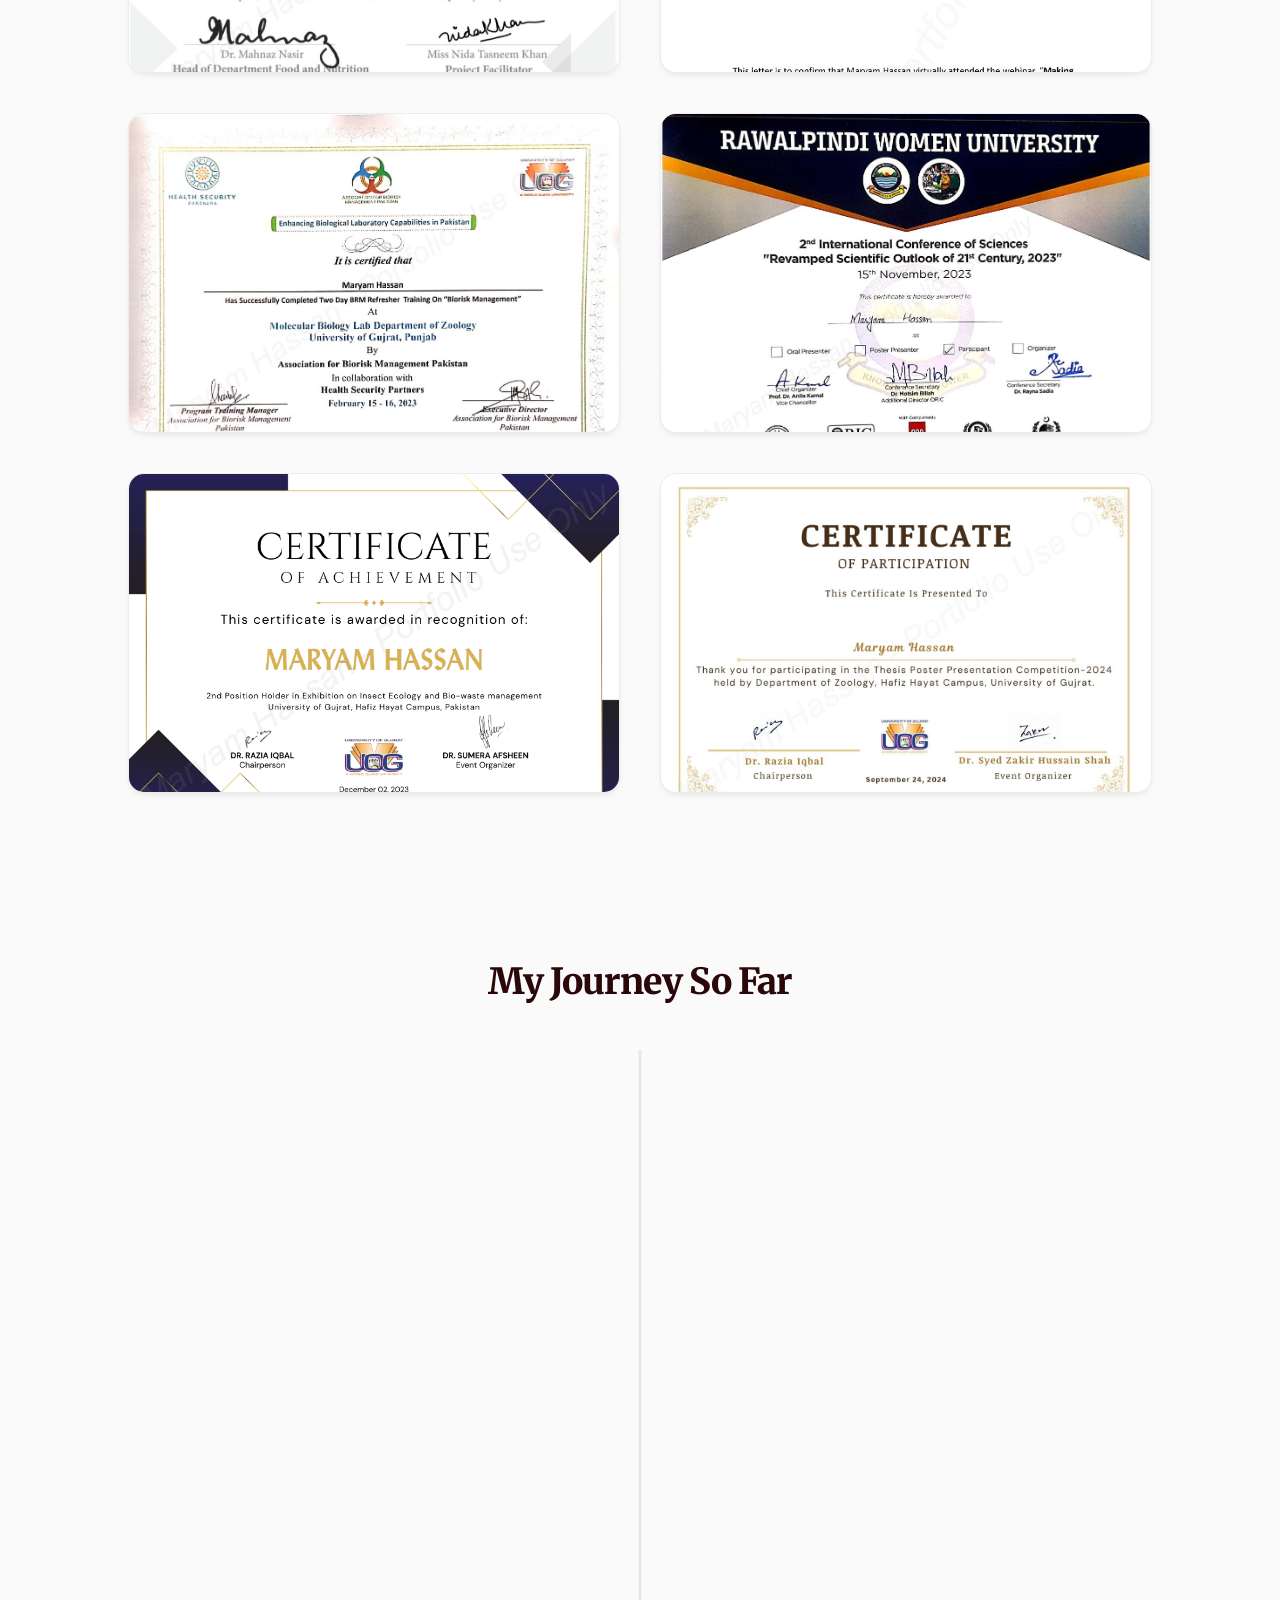
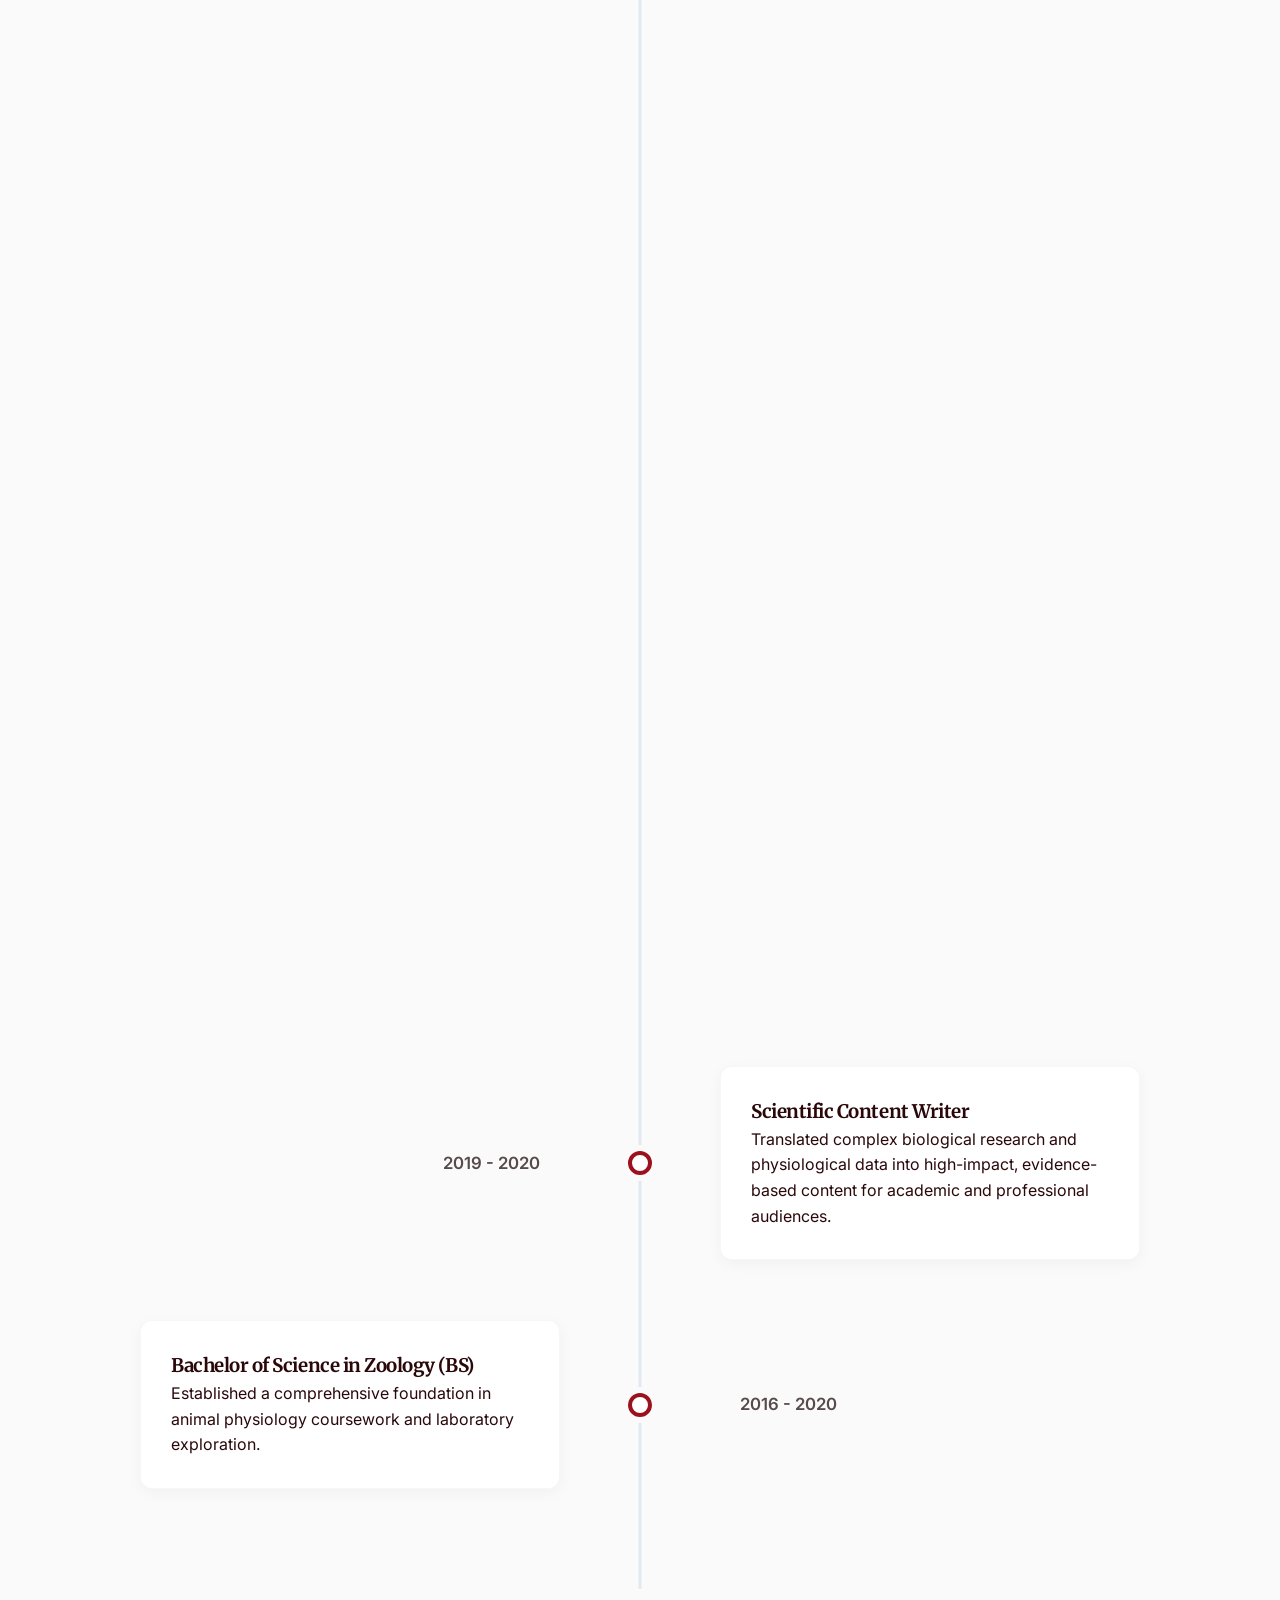
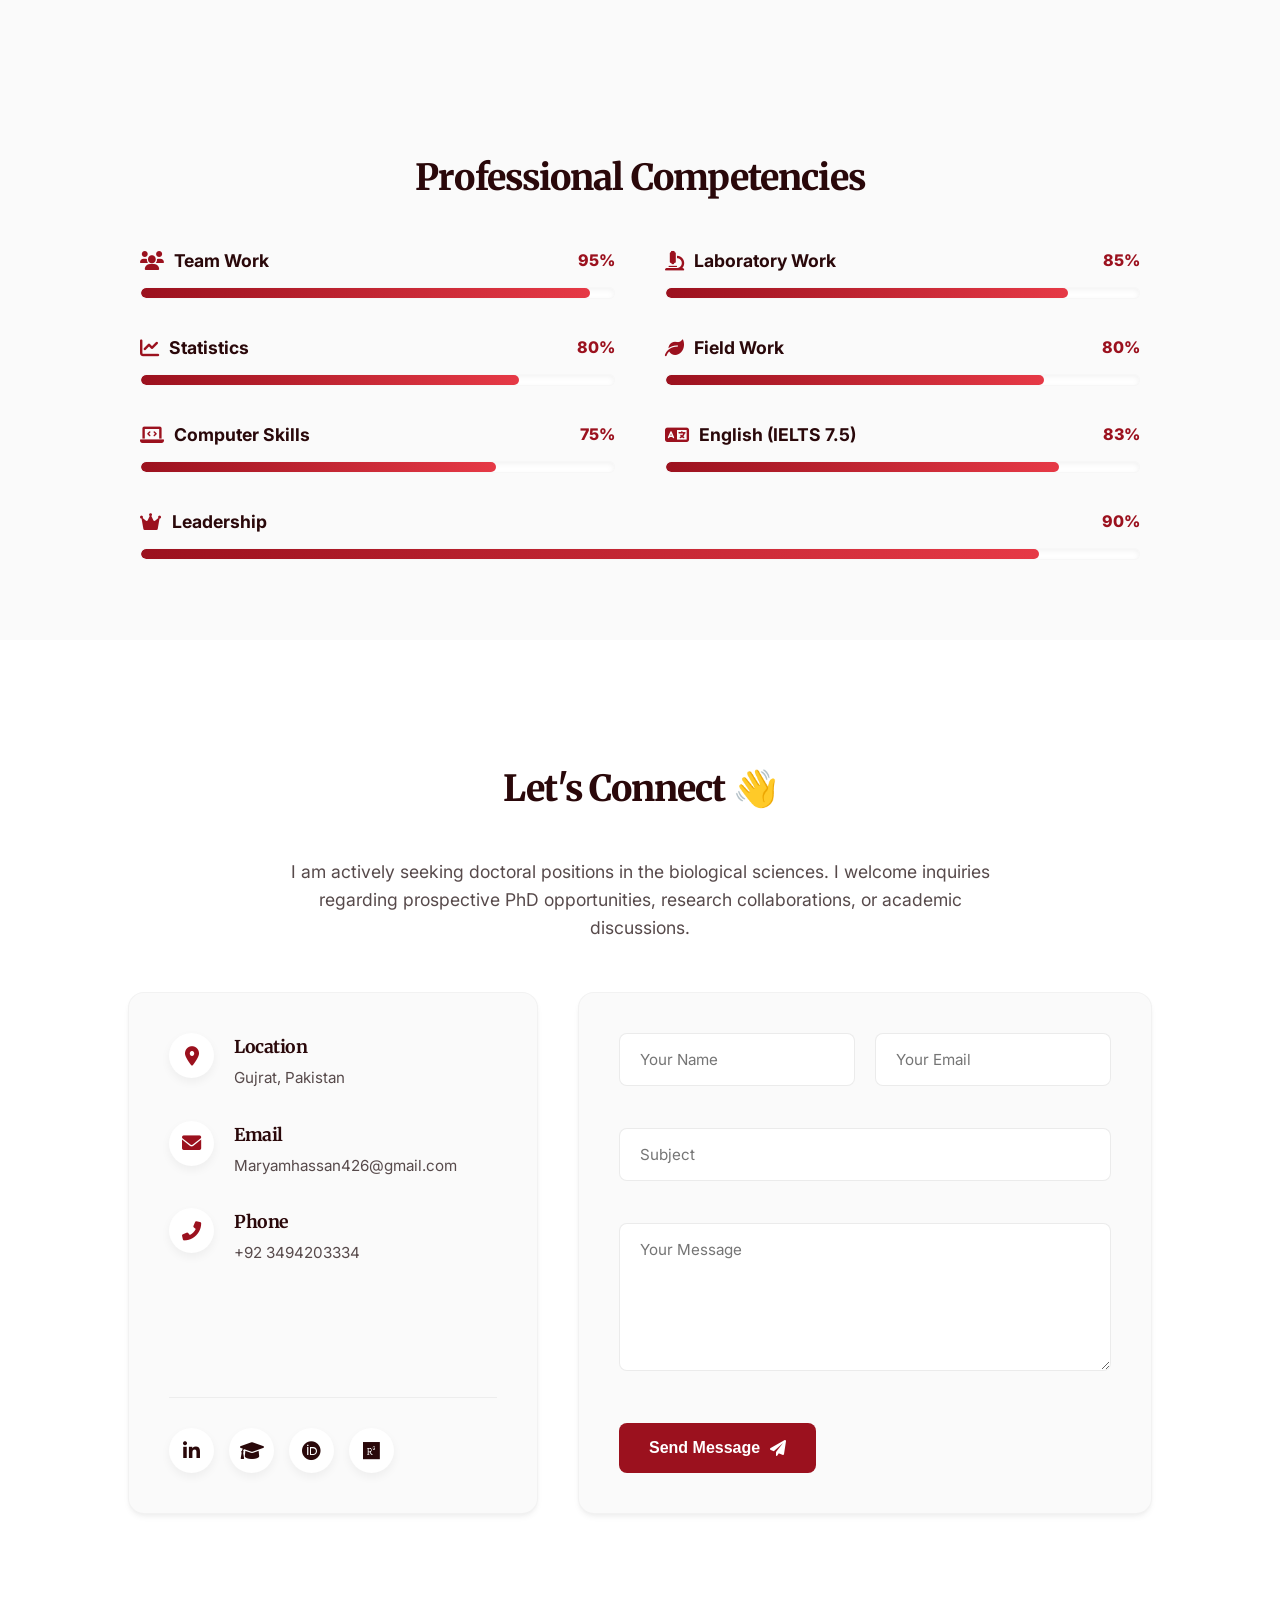
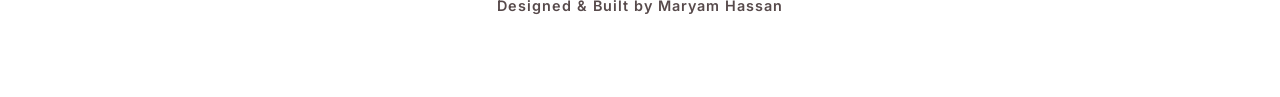
==== commit 89d658ec: "Update index.html" ====
--- a/index.html
+++ b/index.html
@@ -348,32 +348,36 @@
                 </div>
 
                 <div class="contact-form-box">
-                    <form action="#" method="POST">
+                    <form action="https://formspree.io/f/mvzlapgl" method="POST">
                         <div class="input-group">
-                            <input type="text" placeholder="Your Name" required>
-                            <input type="email" placeholder="Your Email" required>
-                        </div>
-                        <input type="text" placeholder="Subject" class="full-width" required>
-                        <textarea placeholder="Your Message" rows="5" required></textarea>
-                        <button type="submit" class="btn-submit">Send Message <i class="fas fa-paper-plane"></i></button>
-                    <form action="https://formspree.io/f/mlgojwza" method="POST">
-                </div>
-            </div>
+                            <input type="text" name="name" placeholder="Your Name" required>
+                            <input type="email" name="email" placeholder="Your Email" required>
+                        </div>
+                        <input type="text" name="subject" class="full-width" placeholder="Subject" required>
+                        <textarea name="message" rows="6" placeholder="Your Message" required></textarea>
+                        
+                        <button type="submit" class="btn-submit">
+                            Send Message <i class="fas fa-paper-plane"></i>
+                        </button>
+                    </form>
+                </div>
             
-            <p class="footer-credit">Designed & Built by Maryam Hassan</p>
-        </section>
-    </main>
-    
-    <button id="scrollToTopBtn" aria-label="Scroll to top of page" title="Go to top">
-        <i class="fas fa-chevron-up" aria-hidden="true"></i>
-    </button>
-
-    <div id="cert-modal" class="modal-overlay">
-        <span class="close-modal">&times;</span>
-        <img class="modal-content" id="modal-img">
-        <div id="modal-caption"></div>
-    </div>
-
-    <script src="script.js"></script>
+          </div>  <p class="footer-credit">Designed & Built by Maryam Hassan</p>
+            
+        </section>
+        
+</main>
+    
+<button id="scrollToTopBtn" aria-label="Scroll to top of page" title="Go to top">
+    <i class="fas fa-chevron-up" aria-hidden="true"></i>
+ </button>
+
+<div id="cert-modal" class="modal-overlay">
+    <span class="close-modal">&times;</span>
+    <img class="modal-content" id="modal-img">
+    <div id="modal-caption"></div>
+</div>
+
+<script src="script.js"></script>
 </body>
 </html>
